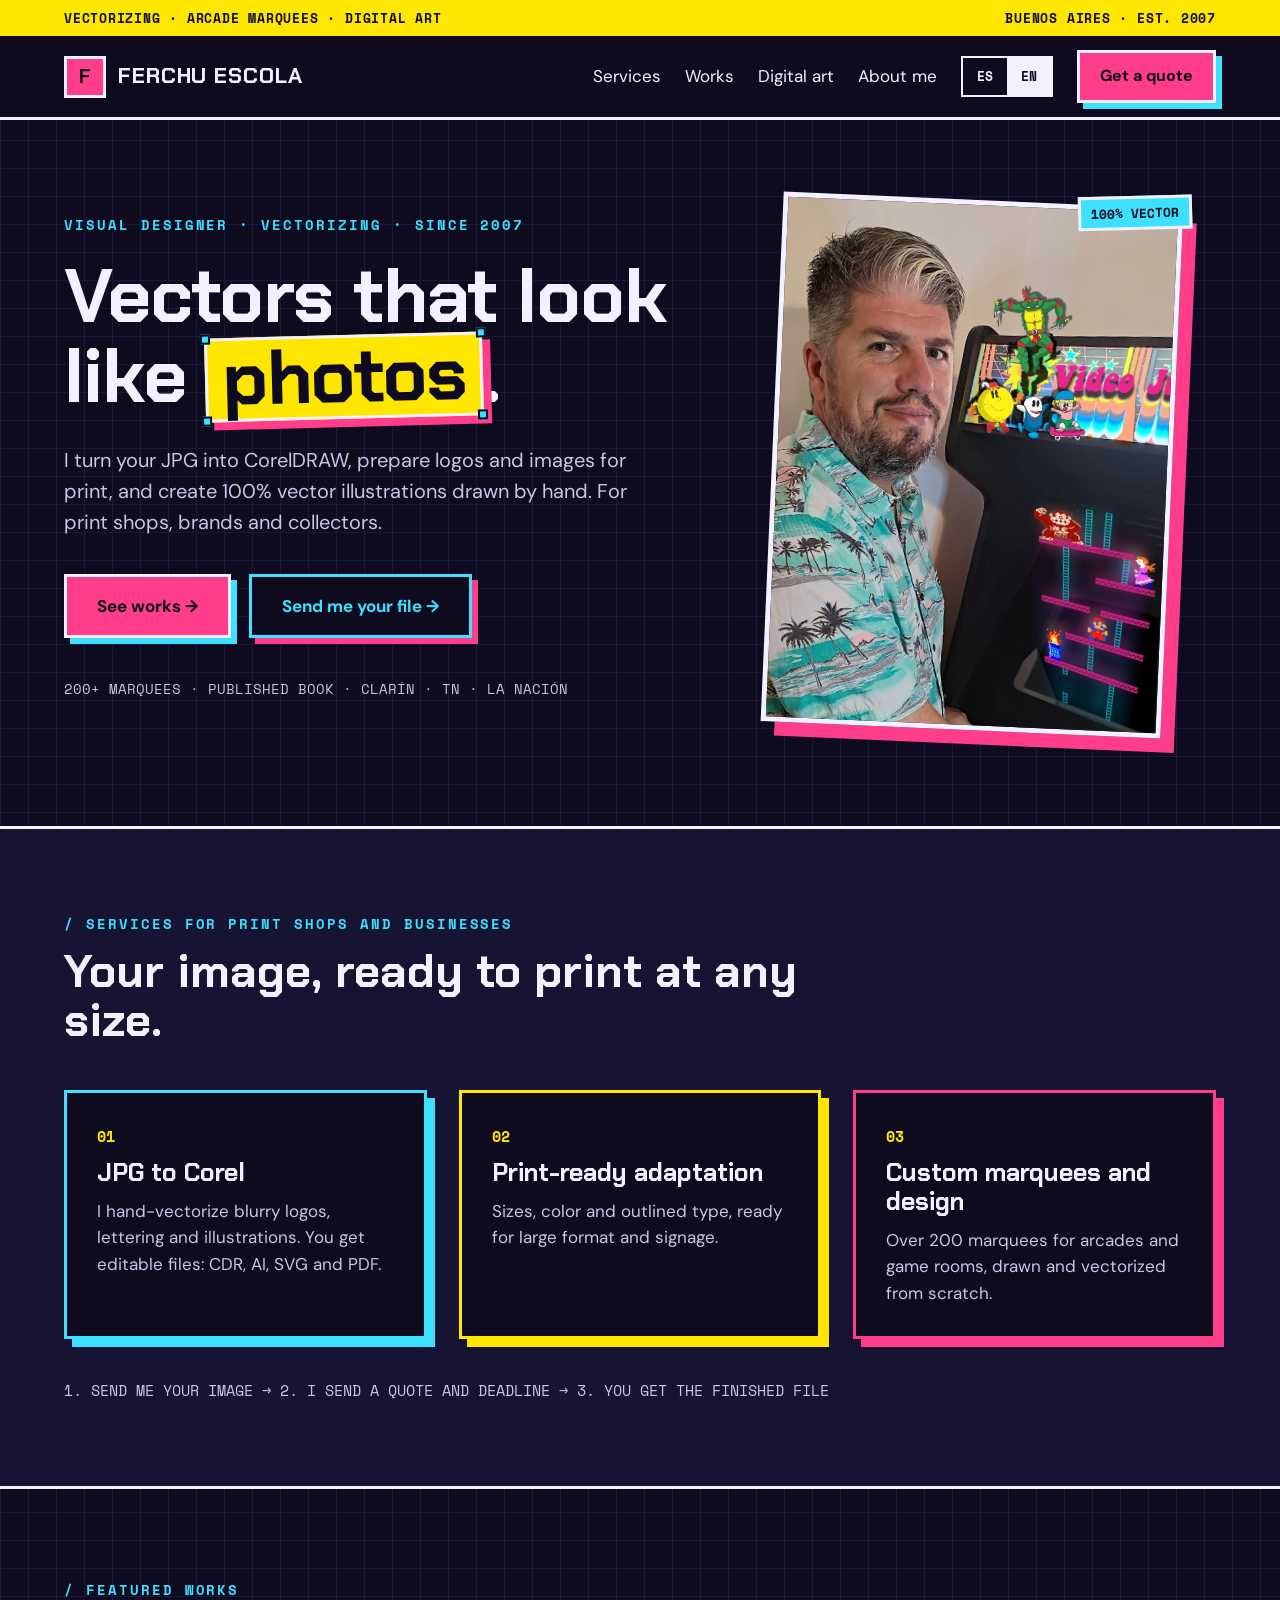
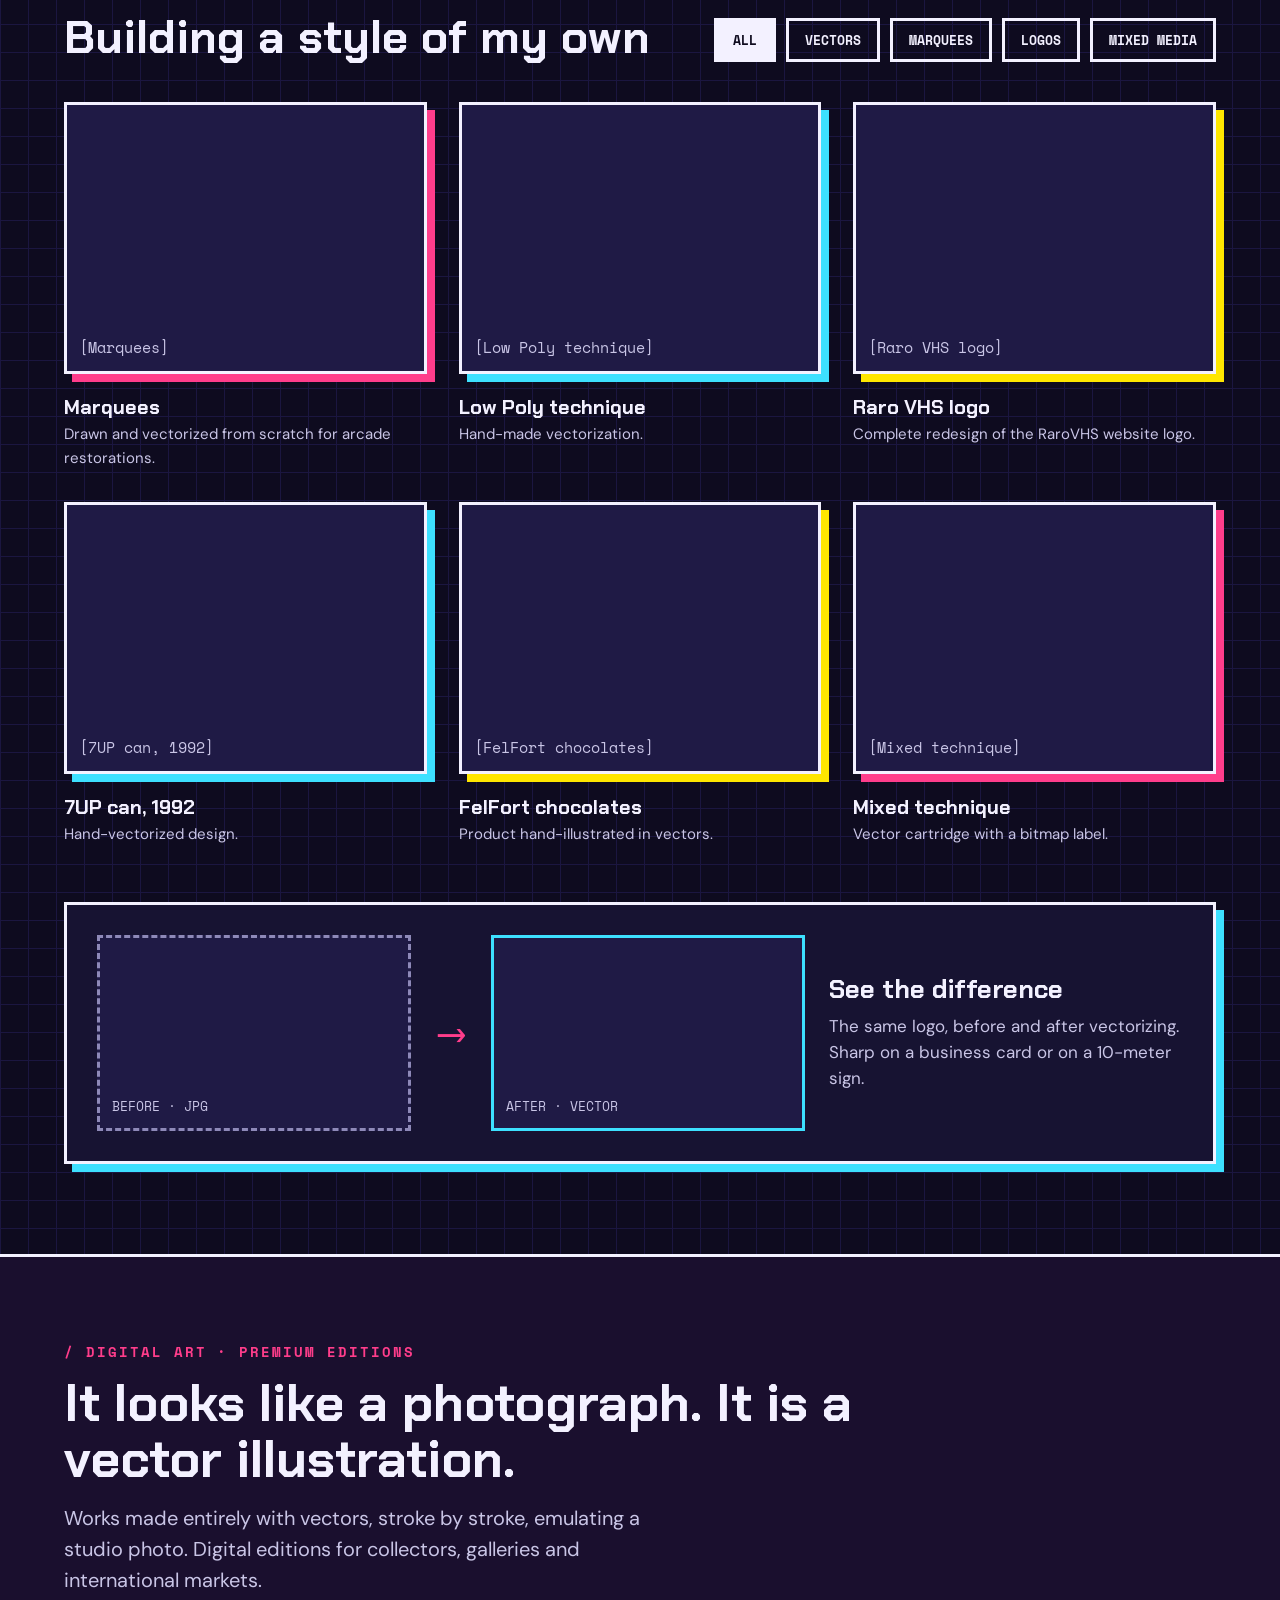
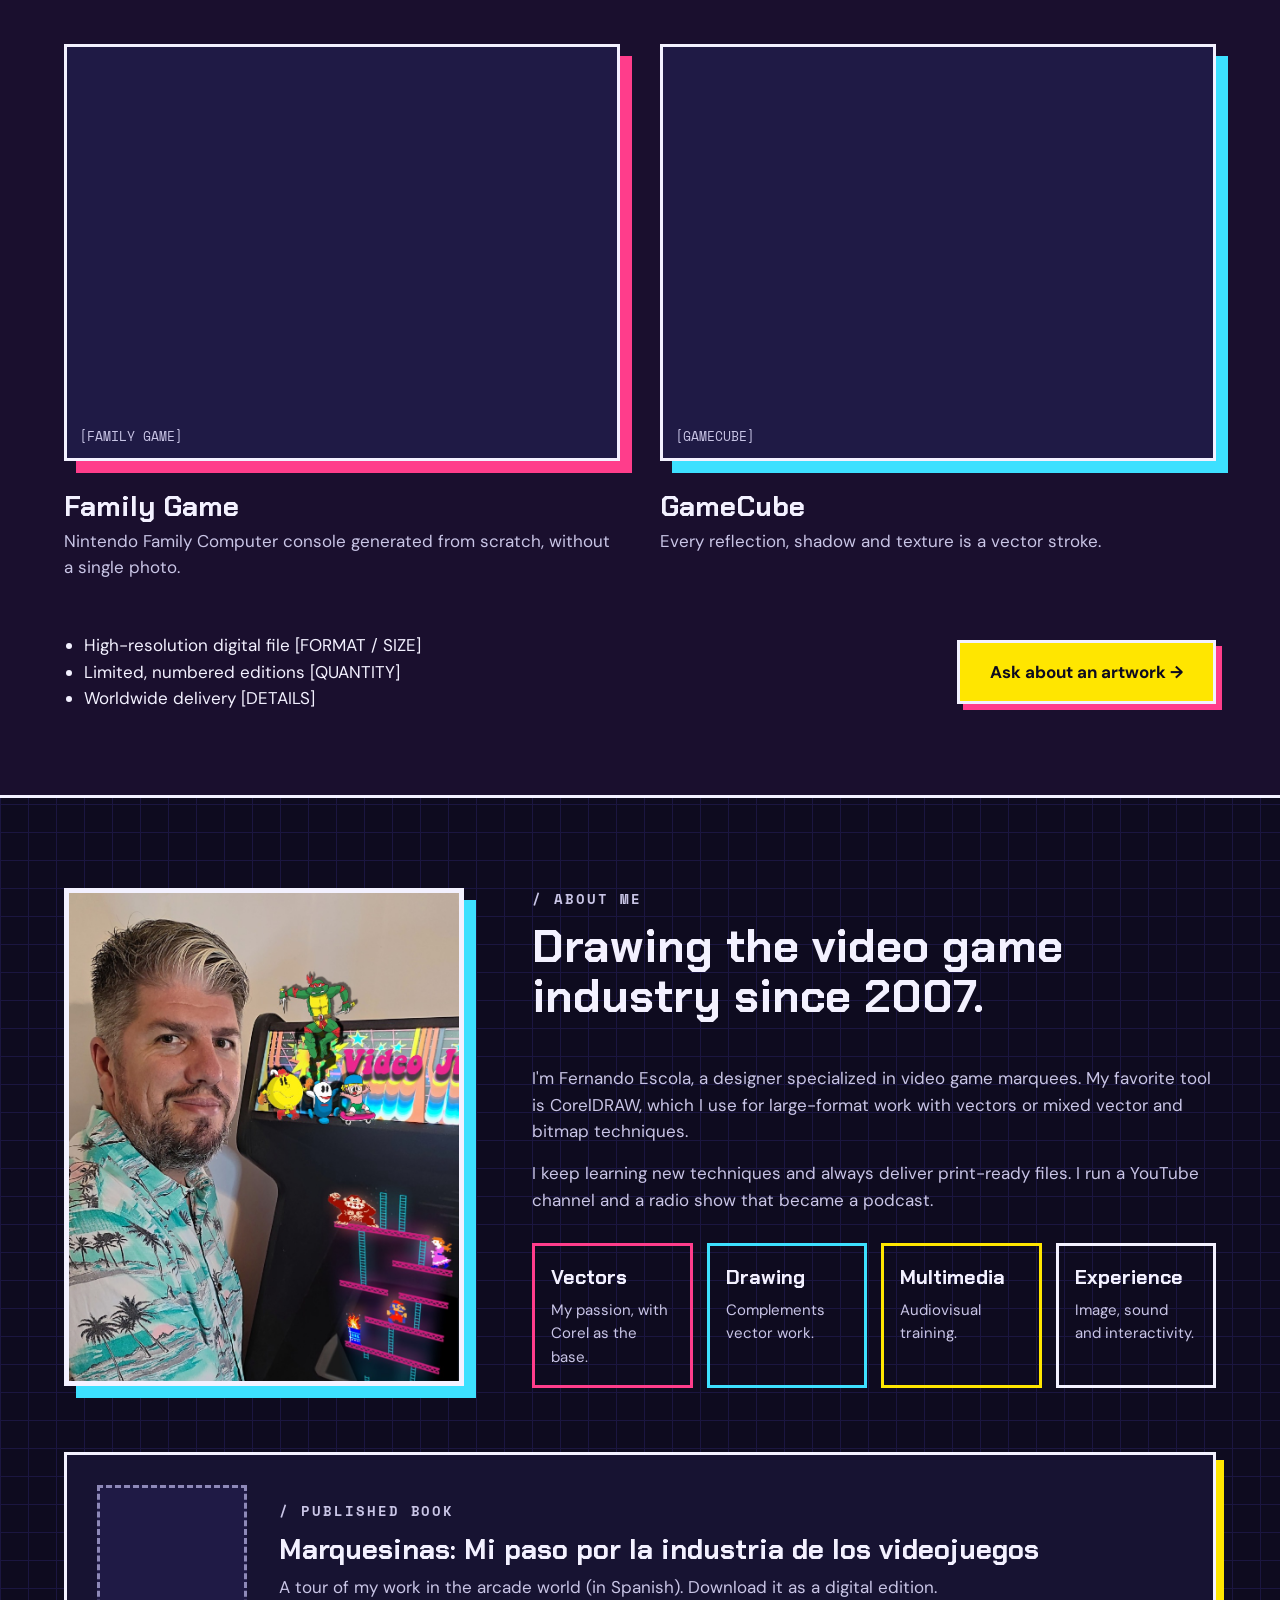
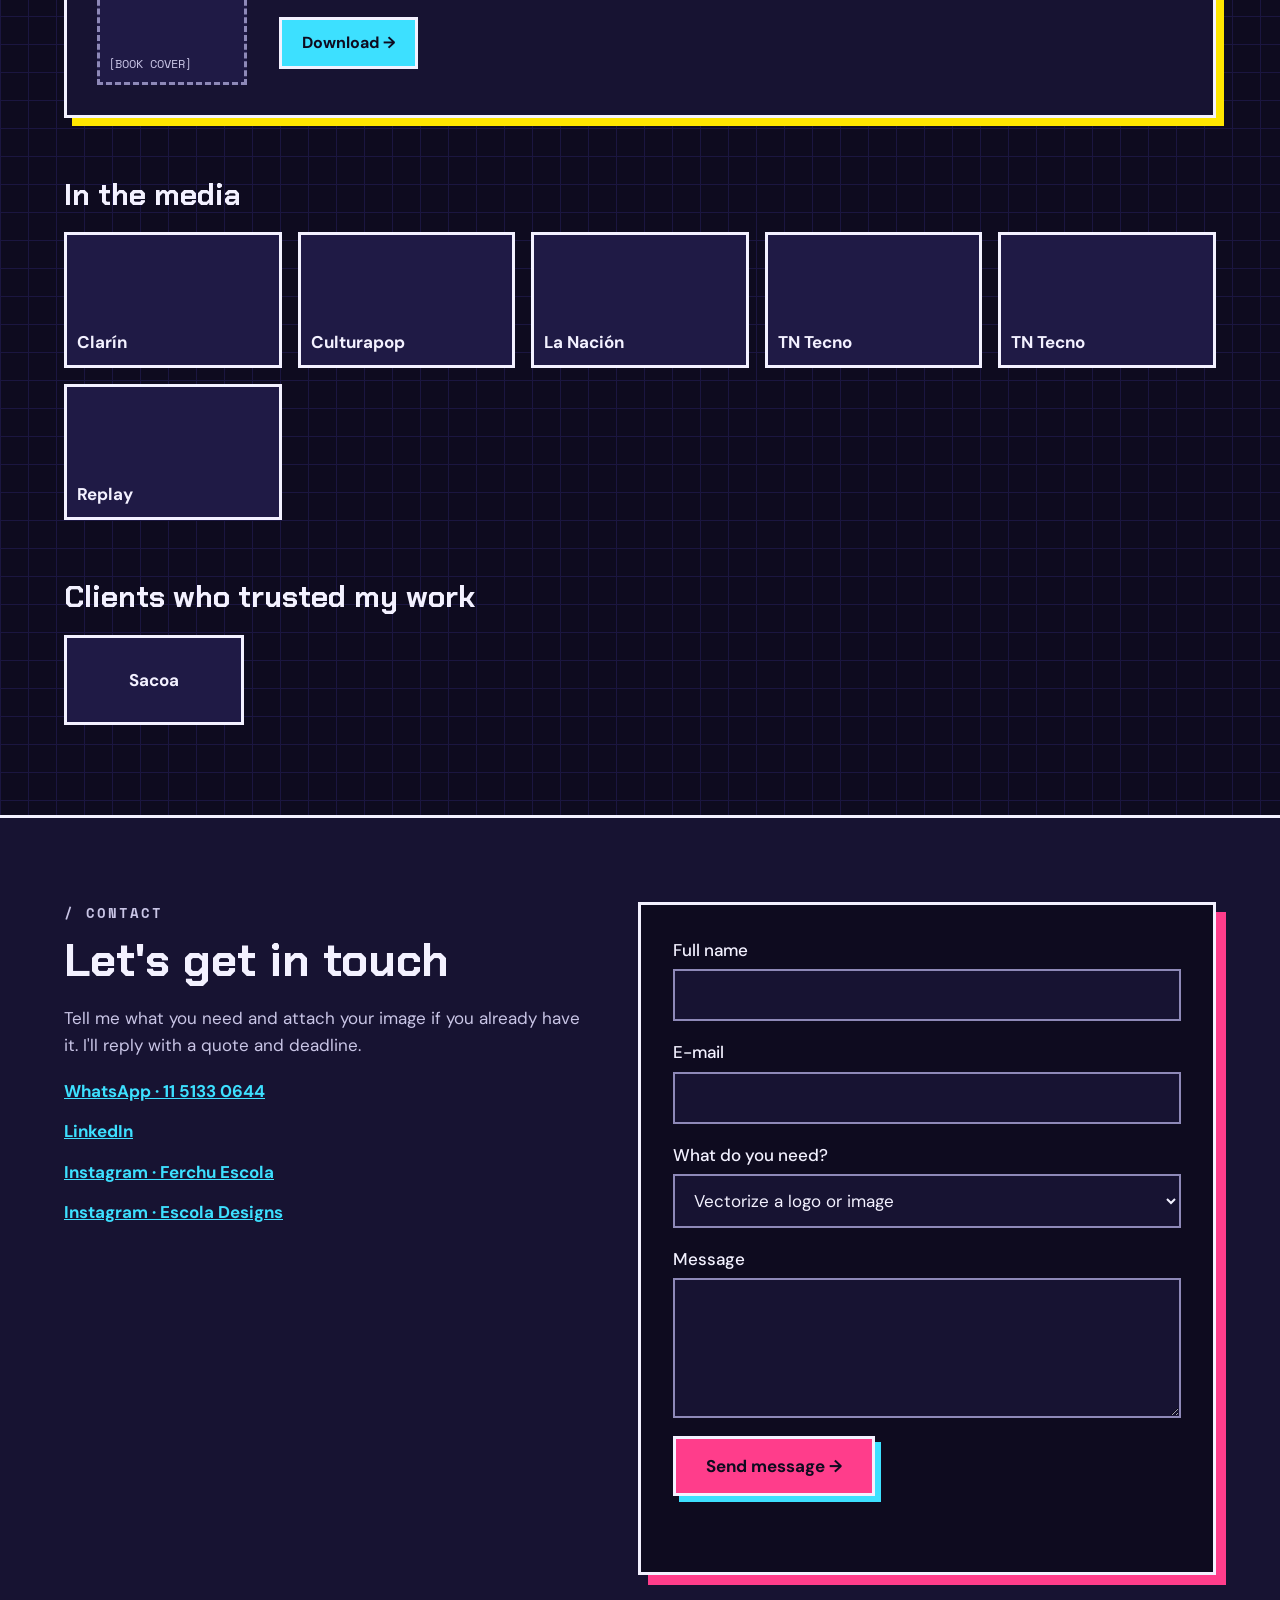
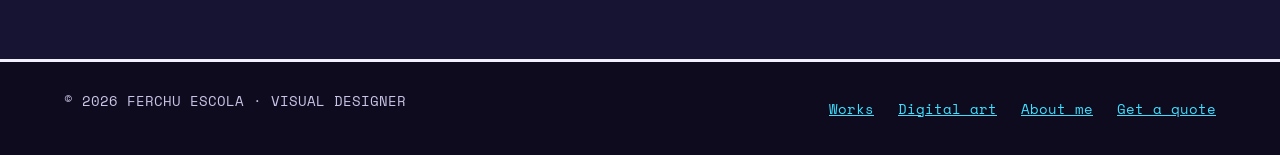
==== public/index.html @ 6734b7c9 "Add files via upload" ====
<!doctype html>
<html lang="es">
<head>
<meta charset="utf-8">
<meta name="viewport" content="width=device-width, initial-scale=1">
<title>Ferchu Escola | Vectorización, marquesinas y arte digital</title>
<meta name="description" content="Diseñador visual. Vectorización de logos e imágenes, pasaje de JPG a CorelDRAW, marquesinas y arte digital 100% vectorial. Buenos Aires, desde 2007.">
<meta property="og:title" content="Ferchu Escola | Vectorización, marquesinas y arte digital">
<meta property="og:image" content="images/foto-portada.jpg">
<meta name="theme-color" content="#0E0B1F">
<link rel="preconnect" href="https://fonts.googleapis.com">
<link rel="preconnect" href="https://fonts.gstatic.com" crossorigin>
<link href="https://fonts.googleapis.com/css2?family=Chakra+Petch:wght@500;600;700&family=DM+Sans:wght@400;500;700&family=Space+Mono:wght@400;700&display=swap" rel="stylesheet">
<link rel="stylesheet" href="style.css">
</head>
<body>
<a class="skip" href="#inicio" data-i18n="skip">Ir al contenido</a>

<div class="ticker"><span data-i18n="ticker.1"></span><span data-i18n="ticker.2"></span></div>

<header class="nav">
  <a class="brand" href="#inicio"><span class="brand-mark">F</span>FERCHU ESCOLA</a>
  <nav aria-label="Principal" class="nav-links">
    <a href="#servicios" data-i18n="nav.services"></a>
    <a href="#trabajos" data-i18n="nav.works"></a>
    <a href="#arte" data-i18n="nav.art"></a>
    <a href="#sobre-mi" data-i18n="nav.about"></a>
    <span class="lang" role="group" aria-label="Idioma / Language">
      <button type="button" data-lang="es" aria-pressed="true">ES</button>
      <button type="button" data-lang="en" aria-pressed="false">EN</button>
    </span>
    <a class="btn btn-pink btn-sm" href="#contacto" data-i18n="nav.quote"></a>
  </nav>
</header>

<main>
<section id="inicio" class="hero">
  <div class="hero-text">
    <p class="mono eyebrow" data-i18n="hero.eyebrow"></p>
    <h1><span data-i18n="hero.h1a"></span><span class="nw"><span class="hl"><span data-i18n="hero.h1b"></span><i></i><i></i><i></i><i></i></span>.</span></h1>
    <p class="lead" data-i18n="hero.sub"></p>
    <div class="cta-row">
      <a class="btn btn-pink" href="#trabajos" data-i18n="hero.cta1"></a>
      <a class="btn btn-outline" href="#contacto" data-i18n="hero.cta2"></a>
    </div>
    <p class="mono proof" data-i18n="hero.proof"></p>
  </div>
  <div class="hero-photo">
    <div class="photo-frame tilt">
      <img src="images/foto-portada.jpg" width="899" height="1599" alt="" data-i18n-alt="hero.photoAlt" fetchpriority="high">
      <span class="stamp" data-i18n="hero.badge"></span>
    </div>
  </div>
</section>

<section id="servicios" class="band">
  <p class="mono label" data-i18n="services.label"></p>
  <h2 data-i18n="services.title"></h2>
  <div class="grid3">
    <article class="card c-cyan"><span class="mono num">01</span><h3 data-i18n="services.1.t"></h3><p data-i18n="services.1.d"></p></article>
    <article class="card c-yellow"><span class="mono num">02</span><h3 data-i18n="services.2.t"></h3><p data-i18n="services.2.d"></p></article>
    <article class="card c-pink"><span class="mono num">03</span><h3 data-i18n="services.3.t"></h3><p data-i18n="services.3.d"></p></article>
  </div>
  <p class="mono process" data-i18n="services.process"></p>
</section>

<section id="trabajos" class="section">
  <div class="head-row">
    <div>
      <p class="mono label" data-i18n="works.label"></p>
      <h2 data-i18n="works.title"></h2>
    </div>
    <nav class="filters" aria-label="Filtros">
      <button type="button" data-filter="all" aria-pressed="true" data-i18n="filter.all"></button>
      <button type="button" data-filter="vectors" aria-pressed="false" data-i18n="filter.vectors"></button>
      <button type="button" data-filter="marquees" aria-pressed="false" data-i18n="filter.marquees"></button>
      <button type="button" data-filter="logos" aria-pressed="false" data-i18n="filter.logos"></button>
      <button type="button" data-filter="mixed" aria-pressed="false" data-i18n="filter.mixed"></button>
    </nav>
  </div>
  <div id="works-grid" class="grid3 works"></div>

  <div class="ba">
    <figure class="ph ph-dashed" id="ba-before"><img src="images/antes.jpg" alt="" hidden><figcaption class="mono" data-i18n="ba.before"></figcaption></figure>
    <span class="arrow" aria-hidden="true">→</span>
    <figure class="ph ph-solid" id="ba-after"><img src="images/despues.jpg" alt="" hidden><figcaption class="mono" data-i18n="ba.after"></figcaption></figure>
    <div class="ba-text"><h3 data-i18n="ba.title"></h3><p data-i18n="ba.text"></p></div>
  </div>
</section>

<section id="arte" class="band band-art">
  <p class="mono label label-pink" data-i18n="art.label"></p>
  <h2 class="big" data-i18n="art.title"></h2>
  <p class="lead" data-i18n="art.text"></p>
  <div class="grid2">
    <figure class="art-piece">
      <div class="ph ph-art pink" id="art-1"><img src="images/arte/family-game.jpg" alt="Family Game" hidden><span class="mono ph-label">[FAMILY GAME]</span></div>
      <h3 data-i18n="art.1.t"></h3><p data-i18n="art.1.d"></p>
    </figure>
    <figure class="art-piece">
      <div class="ph ph-art cyan" id="art-2"><img src="images/arte/gamecube.jpg" alt="GameCube" hidden><span class="mono ph-label">[GAMECUBE]</span></div>
      <h3 data-i18n="art.2.t"></h3><p data-i18n="art.2.d"></p>
    </figure>
  </div>
  <div class="art-foot">
    <ul><li data-i18n="art.b1"></li><li data-i18n="art.b2"></li><li data-i18n="art.b3"></li></ul>
    <a class="btn btn-yellow" href="#contacto" data-i18n="art.cta"></a>
  </div>
</section>

<section id="sobre-mi" class="section">
  <div class="about">
    <div class="about-photo"><div class="photo-frame cyan-shadow"><img src="images/foto-portada.jpg" loading="lazy" width="899" height="1599" alt="" data-i18n-alt="about.photoAlt"></div></div>
    <div class="about-text">
      <p class="mono label" data-i18n="about.label"></p>
      <h2 data-i18n="about.title"></h2>
      <p data-i18n="about.p1"></p>
      <p data-i18n="about.p2"></p>
      <div class="grid4">
        <div class="mini m-pink"><strong data-i18n="strength.1.t"></strong><p data-i18n="strength.1.d"></p></div>
        <div class="mini m-cyan"><strong data-i18n="strength.2.t"></strong><p data-i18n="strength.2.d"></p></div>
        <div class="mini m-yellow"><strong data-i18n="strength.3.t"></strong><p data-i18n="strength.3.d"></p></div>
        <div class="mini m-white"><strong data-i18n="strength.4.t"></strong><p data-i18n="strength.4.d"></p></div>
      </div>
    </div>
  </div>

  <div class="book">
    <div class="book-cover"><img src="images/libro-tapa.jpg" alt="" hidden><span class="mono" data-i18n="book.cover"></span></div>
    <div>
      <p class="mono label label-yellow" data-i18n="book.label"></p>
      <h3 data-i18n="book.title"></h3>
      <p data-i18n="book.text"></p>
      <a class="btn btn-cyan btn-sm" id="book-link" href="#sobre-mi" data-i18n="book.cta"></a>
    </div>
  </div>

  <h3 class="sub" data-i18n="media.title"></h3>
  <div id="media-grid" class="grid5"></div>

  <h3 class="sub" data-i18n="clients.title"></h3>
  <div id="clients-grid" class="logos"></div>
</section>

<section id="contacto" class="band band-contact">
  <div class="contact">
    <div>
      <p class="mono label" data-i18n="contact.label"></p>
      <h2 data-i18n="contact.title"></h2>
      <p data-i18n="contact.text"></p>
      <p class="links">
        <a id="link-wa" href="#">WhatsApp</a>
        <a id="link-in" href="#">LinkedIn</a>
        <a id="link-ig" href="#">Instagram · Ferchu Escola</a>
        <a id="link-ig2" href="#">Instagram · Escola Designs</a>
        <a id="link-yt" href="#" hidden>YouTube</a>
        <a id="link-pod" href="#" hidden>Podcast</a>
      </p>
    </div>
    <form id="contact-form" class="form" method="post" novalidate>
      <label>
        <span data-i18n="form.name"></span>
        <input type="text" name="nombre" autocomplete="name" required>
      </label>
      <label>
        <span data-i18n="form.email"></span>
        <input type="email" name="email" autocomplete="email" required>
      </label>
      <label>
        <span data-i18n="form.topic"></span>
        <select name="motivo">
          <option data-i18n="form.opt.1" value="Vectorizar un logo o imagen"></option>
          <option data-i18n="form.opt.2" value="Adaptar un archivo para imprenta"></option>
          <option data-i18n="form.opt.3" value="Marquesina a pedido"></option>
          <option data-i18n="form.opt.4" value="Obra de arte digital"></option>
          <option data-i18n="form.opt.5" value="Otra consulta"></option>
        </select>
      </label>
      <label>
        <span data-i18n="form.message"></span>
        <textarea name="mensaje" rows="5" required></textarea>
      </label>
      <input type="text" name="_gotcha" tabindex="-1" autocomplete="off" class="trap" aria-hidden="true">
      <button class="btn btn-pink" type="submit" data-i18n="form.send"></button>
      <p id="form-status" class="status" role="status" aria-live="polite"></p>
    </form>
  </div>
</section>
</main>

<footer class="foot">
  <span class="mono" data-i18n="footer.rights"></span>
  <nav class="mono" aria-label="Pie">
    <a href="#trabajos" data-i18n="nav.works"></a>
    <a href="#arte" data-i18n="nav.art"></a>
    <a href="#sobre-mi" data-i18n="nav.about"></a>
    <a href="#contacto" data-i18n="nav.quote"></a>
  </nav>
</footer>

<script src="i18n.js"></script>
<script src="config.js"></script>
<script src="app.js"></script>
</body>
</html>
---- public/style.css ----
:root{
  --bg:#0E0B1F; --panel:#171332; --panel2:#1F1A45; --ink:#F3F1FF; --muted:#C9C5E6; --line:#8E89B8;
  --pink:#FF3D8B; --cyan:#3DE0FF; --yellow:#FFE600; --dark:#0E0B1F;
  --head:'Chakra Petch',system-ui,sans-serif; --body:'DM Sans',system-ui,sans-serif; --mono:'Space Mono',ui-monospace,monospace;
  --pad:clamp(20px,5vw,64px);
}
*{box-sizing:border-box}
html{scroll-behavior:smooth;scroll-padding-top:90px}
body{margin:0;background-color:var(--bg);background-image:linear-gradient(#1B1640 1px,transparent 1px),linear-gradient(90deg,#1B1640 1px,transparent 1px);background-size:28px 28px;color:var(--ink);font-family:var(--body);font-size:17px;line-height:1.55}
img{max-width:100%}
a{color:var(--cyan)} a:hover{color:var(--yellow)}
h1,h2,h3{font-family:var(--head);margin:0}
p{margin:0 0 16px}
.mono{font-family:var(--mono)}
.skip{position:absolute;left:-999px;top:8px;background:var(--yellow);color:var(--dark);padding:10px 16px;z-index:100}
.skip:focus{left:8px}
:focus-visible{outline:3px solid var(--yellow);outline-offset:3px}

.ticker{background:var(--yellow);color:var(--dark);display:flex;flex-wrap:wrap;gap:8px 16px;justify-content:space-between;padding:8px var(--pad);font-family:var(--mono);font-size:13px;font-weight:700;letter-spacing:.06em}

.nav{position:sticky;top:0;z-index:50;display:flex;flex-wrap:wrap;gap:12px 24px;align-items:center;justify-content:space-between;padding:14px var(--pad);background:var(--bg);border-bottom:3px solid var(--ink)}
.brand{display:flex;align-items:center;gap:12px;text-decoration:none;color:var(--ink);font-family:var(--head);font-weight:700;font-size:22px;letter-spacing:.04em}
.brand-mark{width:42px;height:42px;background:var(--pink);color:var(--dark);display:flex;align-items:center;justify-content:center;font-size:20px;border:3px solid var(--ink)}
.nav-links{display:flex;flex-wrap:wrap;gap:6px 24px;align-items:center}
.nav-links>a:not(.btn){color:var(--ink);text-decoration:none;padding:10px 0}
.nav-links>a:not(.btn):hover{color:var(--yellow)}
.lang{display:inline-flex;border:2px solid var(--ink);font-family:var(--mono);font-size:13px}
.lang button{background:transparent;color:var(--ink);border:0;padding:8px 12px;font:inherit;font-weight:700;cursor:pointer;min-width:44px}
.lang button[aria-pressed="true"]{background:var(--ink);color:var(--dark)}

.btn{display:inline-block;text-decoration:none;font-weight:700;font-size:17px;padding:16px 30px;border:3px solid var(--ink);cursor:pointer;font-family:var(--body);transition:transform .08s,box-shadow .08s}
.btn:hover{transform:translate(2px,2px)}
.btn-sm{padding:11px 20px;font-size:16px}
.btn-pink{background:var(--pink);color:var(--dark);box-shadow:6px 6px 0 var(--cyan)} .btn-pink:hover{color:var(--dark);box-shadow:4px 4px 0 var(--cyan)}
.btn-cyan{background:var(--cyan);color:var(--dark)} .btn-cyan:hover{color:var(--dark)}
.btn-yellow{background:var(--yellow);color:var(--dark);box-shadow:6px 6px 0 var(--pink)} .btn-yellow:hover{color:var(--dark);box-shadow:4px 4px 0 var(--pink)}
.btn-outline{background:var(--bg);color:var(--cyan);border-color:var(--cyan);box-shadow:6px 6px 0 var(--pink)} .btn-outline:hover{color:var(--yellow);box-shadow:4px 4px 0 var(--pink)}

.hero{display:flex;flex-wrap:wrap;gap:56px;align-items:center;padding:80px var(--pad) 96px}
.hero-text{flex:1 1 480px;min-width:0}
.hero-photo{flex:1 1 360px;min-width:0;display:flex;justify-content:center}
.eyebrow{color:var(--cyan);letter-spacing:.14em;font-size:14px;font-weight:700;margin:0 0 22px}
h1{font-weight:700;font-size:clamp(44px,6vw,76px);line-height:1.02;letter-spacing:-.015em;margin-bottom:26px}
.nw{white-space:nowrap}
.hl{display:inline-block;position:relative;color:var(--dark);background:var(--yellow);padding:0 14px;border:3px solid var(--ink);box-shadow:8px 8px 0 var(--pink);transform:rotate(-1.5deg)}
.hl i{position:absolute;width:10px;height:10px;background:var(--cyan);border:2px solid var(--dark)}
.hl i:nth-of-type(1){left:-7px;top:-7px}.hl i:nth-of-type(2){right:-7px;top:-7px}.hl i:nth-of-type(3){left:-7px;bottom:-7px}.hl i:nth-of-type(4){right:-7px;bottom:-7px}
.lead{font-size:20px;color:var(--muted);max-width:600px;margin-bottom:36px}
.cta-row{display:flex;flex-wrap:wrap;gap:18px}
.proof{font-size:14px;color:var(--muted);margin-top:40px}
.photo-frame{position:relative;width:100%;max-width:400px;border:5px solid var(--ink);box-shadow:14px 14px 0 var(--pink);background:var(--bg)}
.photo-frame.tilt{transform:rotate(2.5deg)}
.photo-frame.cyan-shadow{box-shadow:12px 12px 0 var(--cyan)}
.photo-frame img{display:block;width:100%;height:auto;aspect-ratio:3/4;object-fit:cover;object-position:top}
.about-photo .photo-frame img{aspect-ratio:4/5}
.stamp{position:absolute;top:-16px;right:-14px;background:var(--cyan);color:var(--dark);border:3px solid var(--ink);font-family:var(--mono);font-weight:700;font-size:13px;padding:4px 10px;transform:rotate(-4deg)}

.section{padding:90px var(--pad)}
.band{padding:84px var(--pad);background:var(--panel);border-top:3px solid var(--ink);border-bottom:3px solid var(--ink)}
.band-art{background:#1A0F2E}
.band-contact{border-bottom:0}
.label{color:var(--cyan);letter-spacing:.14em;font-size:14px;font-weight:700;margin:0 0 12px}
.label-pink{color:var(--pink)} .label-yellow{color:var(--yellow)}
h2{font-size:clamp(32px,4vw,46px);line-height:1.08;max-width:820px;margin-bottom:44px}
h2.big{font-size:clamp(36px,4.6vw,52px);margin-bottom:16px}
.band-art .lead{margin-bottom:48px}
h3{font-size:25px;line-height:1.15}
h3.sub{font-size:30px;margin:60px 0 20px}

.grid3{display:grid;grid-template-columns:repeat(3,minmax(0,1fr));gap:32px}
.grid2{display:grid;grid-template-columns:repeat(2,minmax(0,1fr));gap:40px}
.grid4{display:grid;grid-template-columns:repeat(4,minmax(0,1fr));gap:14px;margin-top:30px}
.grid5{display:grid;grid-template-columns:repeat(auto-fill,minmax(180px,1fr));gap:16px}
.card{background:var(--bg);border:3px solid;padding:30px}
.card h3{margin:10px 0}
.card p{margin:0;color:var(--muted)}
.card .num{font-weight:700;color:var(--yellow);font-size:15px}
.c-cyan{border-color:var(--cyan);box-shadow:8px 8px 0 var(--cyan)}
.c-yellow{border-color:var(--yellow);box-shadow:8px 8px 0 var(--yellow)}
.c-pink{border-color:var(--pink);box-shadow:8px 8px 0 var(--pink)}
.process{margin:40px 0 0;font-size:15px;color:var(--muted)}

.head-row{display:flex;flex-wrap:wrap;gap:20px;justify-content:space-between;align-items:flex-end;margin-bottom:40px}
.head-row h2{margin-bottom:0}
.filters{display:flex;flex-wrap:wrap;gap:10px}
.filters button{background:transparent;color:var(--ink);border:3px solid var(--ink);padding:9px 16px;font-family:var(--mono);font-weight:700;font-size:13px;cursor:pointer;min-height:44px}
.filters button[aria-pressed="true"]{background:var(--ink);color:var(--dark)}

.work{margin:0}
.work .ph{box-shadow:8px 8px 0 var(--pink)}
.work.a-cyan .ph{box-shadow:8px 8px 0 var(--cyan)}
.work.a-yellow .ph{box-shadow:8px 8px 0 var(--yellow)}
.work figcaption{padding-top:18px}
.work strong{font-family:var(--head);font-size:20px}
.work span{display:block;color:var(--muted);font-size:15px}

.ph{position:relative;margin:0;aspect-ratio:4/3;background:var(--panel2);border:3px solid var(--ink);display:flex;align-items:flex-end;padding:12px;font-size:13px;color:var(--muted);overflow:hidden}
.ph img{position:absolute;inset:0;width:100%;height:100%;object-fit:cover}
.ph-label{position:relative}
.ph.has-img .ph-label,.ph.has-img figcaption{display:none}
.ph-dashed{border-style:dashed;border-color:var(--line)}
.ph-solid{border-color:var(--cyan)}
.ph-art.pink{box-shadow:12px 12px 0 var(--pink)} .ph-art.cyan{box-shadow:12px 12px 0 var(--cyan)}
.art-piece{margin:0}
.art-piece h3{font-size:28px;margin:30px 0 4px}
.art-piece p{color:var(--muted);margin:0}
.art-foot{margin-top:52px;display:flex;flex-wrap:wrap;gap:24px;align-items:center;justify-content:space-between}
.art-foot ul{margin:0;padding-left:20px;flex:1 1 340px}

.ba{margin-top:56px;display:flex;flex-wrap:wrap;gap:24px;align-items:center;background:var(--panel);border:3px solid var(--ink);box-shadow:8px 8px 0 var(--cyan);padding:30px}
.ba .ph{flex:1 1 220px;aspect-ratio:16/10}
.ba .arrow{font-family:var(--head);font-size:44px;color:var(--pink)}
.ba-text{flex:1 1 260px} .ba-text h3{font-size:26px;margin-bottom:8px} .ba-text p{margin:0;color:var(--muted)}

.about{display:flex;flex-wrap:wrap;gap:56px;align-items:flex-start}
.about-photo{flex:1 1 320px;min-width:0}
.about-text{flex:2 1 500px;min-width:0}
.about-text p{color:var(--muted)}
.mini{border:3px solid;padding:16px}
.mini strong{font-family:var(--head);font-size:20px}
.mini p{margin:6px 0 0;font-size:15px}
.m-pink{border-color:var(--pink)}.m-cyan{border-color:var(--cyan)}.m-yellow{border-color:var(--yellow)}.m-white{border-color:var(--ink)}

.book{margin-top:64px;display:flex;flex-wrap:wrap;gap:32px;align-items:center;background:var(--panel);border:3px solid var(--ink);box-shadow:8px 8px 0 var(--yellow);padding:30px}
.book-cover{position:relative;flex:0 0 150px;aspect-ratio:3/4;background:var(--panel2);border:3px dashed var(--line);display:flex;align-items:flex-end;padding:8px;font-size:12px;color:var(--muted);overflow:hidden}
.book-cover img{position:absolute;inset:0;width:100%;height:100%;object-fit:cover}
.book-cover.has-img{border-style:solid;border-color:var(--ink)} .book-cover.has-img span{display:none}
.book h3{font-size:28px;margin-bottom:8px}
.book > div:last-child{flex:1 1 340px}
.book p{color:var(--muted)}

.media-item{display:flex;align-items:flex-end;min-height:90px;aspect-ratio:16/10;background:var(--panel2);border:3px solid var(--ink);padding:10px;color:var(--ink);text-decoration:none;font-weight:700}
a.media-item:hover{border-color:var(--yellow);color:var(--yellow)}
.media-item small{display:block;font-weight:400;font-size:13px;color:var(--muted)}
.logos{display:flex;flex-wrap:wrap;gap:16px}
.logo-item{min-width:180px;min-height:90px;background:var(--panel2);border:3px solid var(--ink);display:flex;align-items:center;justify-content:center;padding:10px;font-weight:700;text-align:center}
.logo-item img{max-height:70px;max-width:160px}

.contact{display:flex;flex-wrap:wrap;gap:56px}
.contact>div{flex:1 1 340px;min-width:0}
.contact h2{margin-bottom:20px}
.contact p{color:var(--muted)}
.links{display:flex;flex-direction:column;gap:6px}
.links a{font-weight:700;padding:4px 0}
.form{flex:1 1 400px;min-width:0;display:flex;flex-direction:column;gap:18px;background:var(--bg);border:3px solid var(--ink);box-shadow:10px 10px 0 var(--pink);padding:clamp(20px,3vw,32px)}
.form label{display:flex;flex-direction:column;gap:6px;font-weight:500}
.form input,.form select,.form textarea{padding:13px 15px;font-size:17px;font-family:var(--body);background:var(--panel);color:var(--ink);border:2px solid var(--line);border-radius:0;width:100%}
.form .btn{align-self:flex-start}
.trap{position:absolute;left:-9999px;opacity:0;height:0}
.status{margin:0;font-weight:500;min-height:1.5em}
.status.ok{color:var(--cyan)} .status.err{color:#FF8FB8}

.foot{display:flex;flex-wrap:wrap;gap:16px;justify-content:space-between;padding:28px var(--pad);border-top:3px solid var(--ink);background:var(--bg);font-size:14px;color:var(--muted)}
.foot nav{display:flex;flex-wrap:wrap;gap:8px 24px}
.foot a{padding:8px 0}

@media (max-width:960px){
  .grid3{grid-template-columns:repeat(2,minmax(0,1fr))}
  .grid4{grid-template-columns:repeat(2,minmax(0,1fr))}
}
@media (max-width:640px){
  body{font-size:16px}
  .grid3,.grid2{grid-template-columns:minmax(0,1fr)}
  .hero{padding-top:48px;gap:40px}
  .hero-photo{padding:0 14px 14px 0}
  .ba .arrow{transform:rotate(90deg)}
  .nav{position:static}
  .nav-links{gap:2px 16px}
  .btn{padding:14px 22px}
}
@media (prefers-reduced-motion:reduce){html{scroll-behavior:auto}.btn{transition:none}}
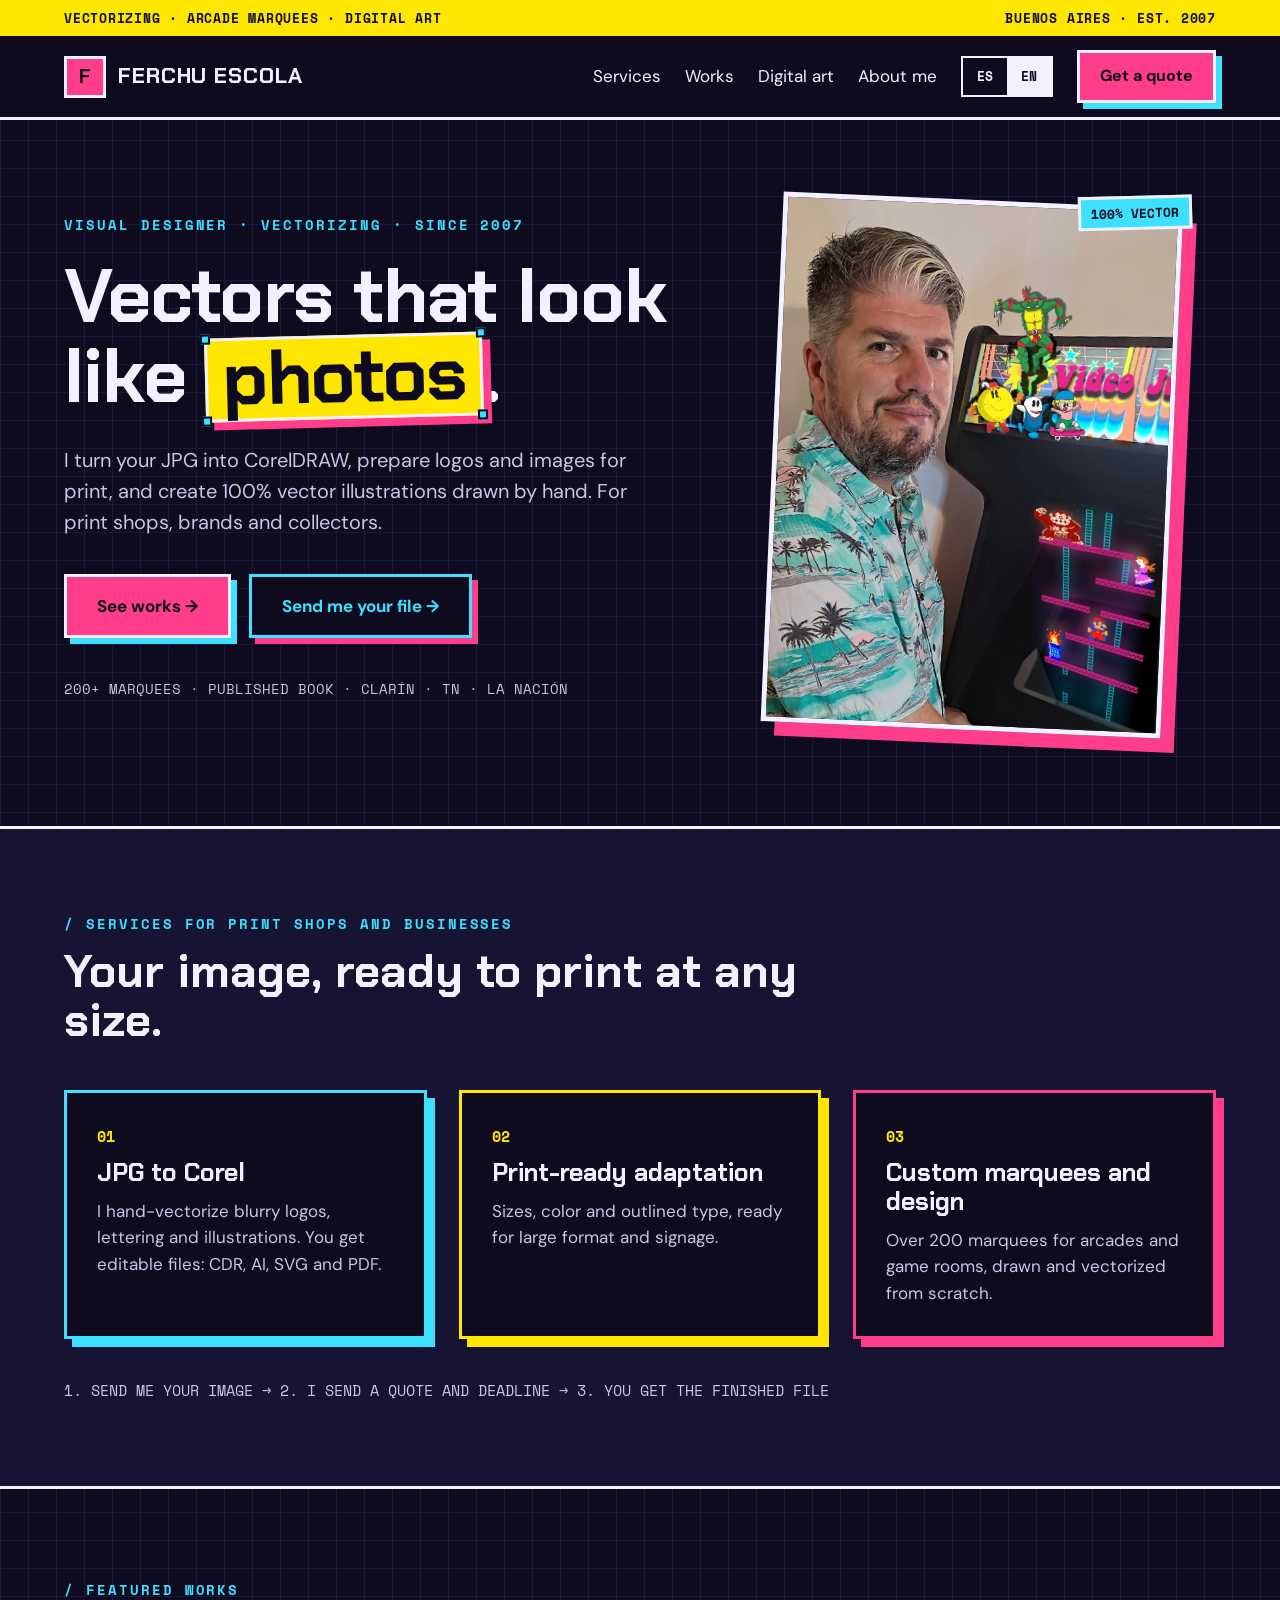
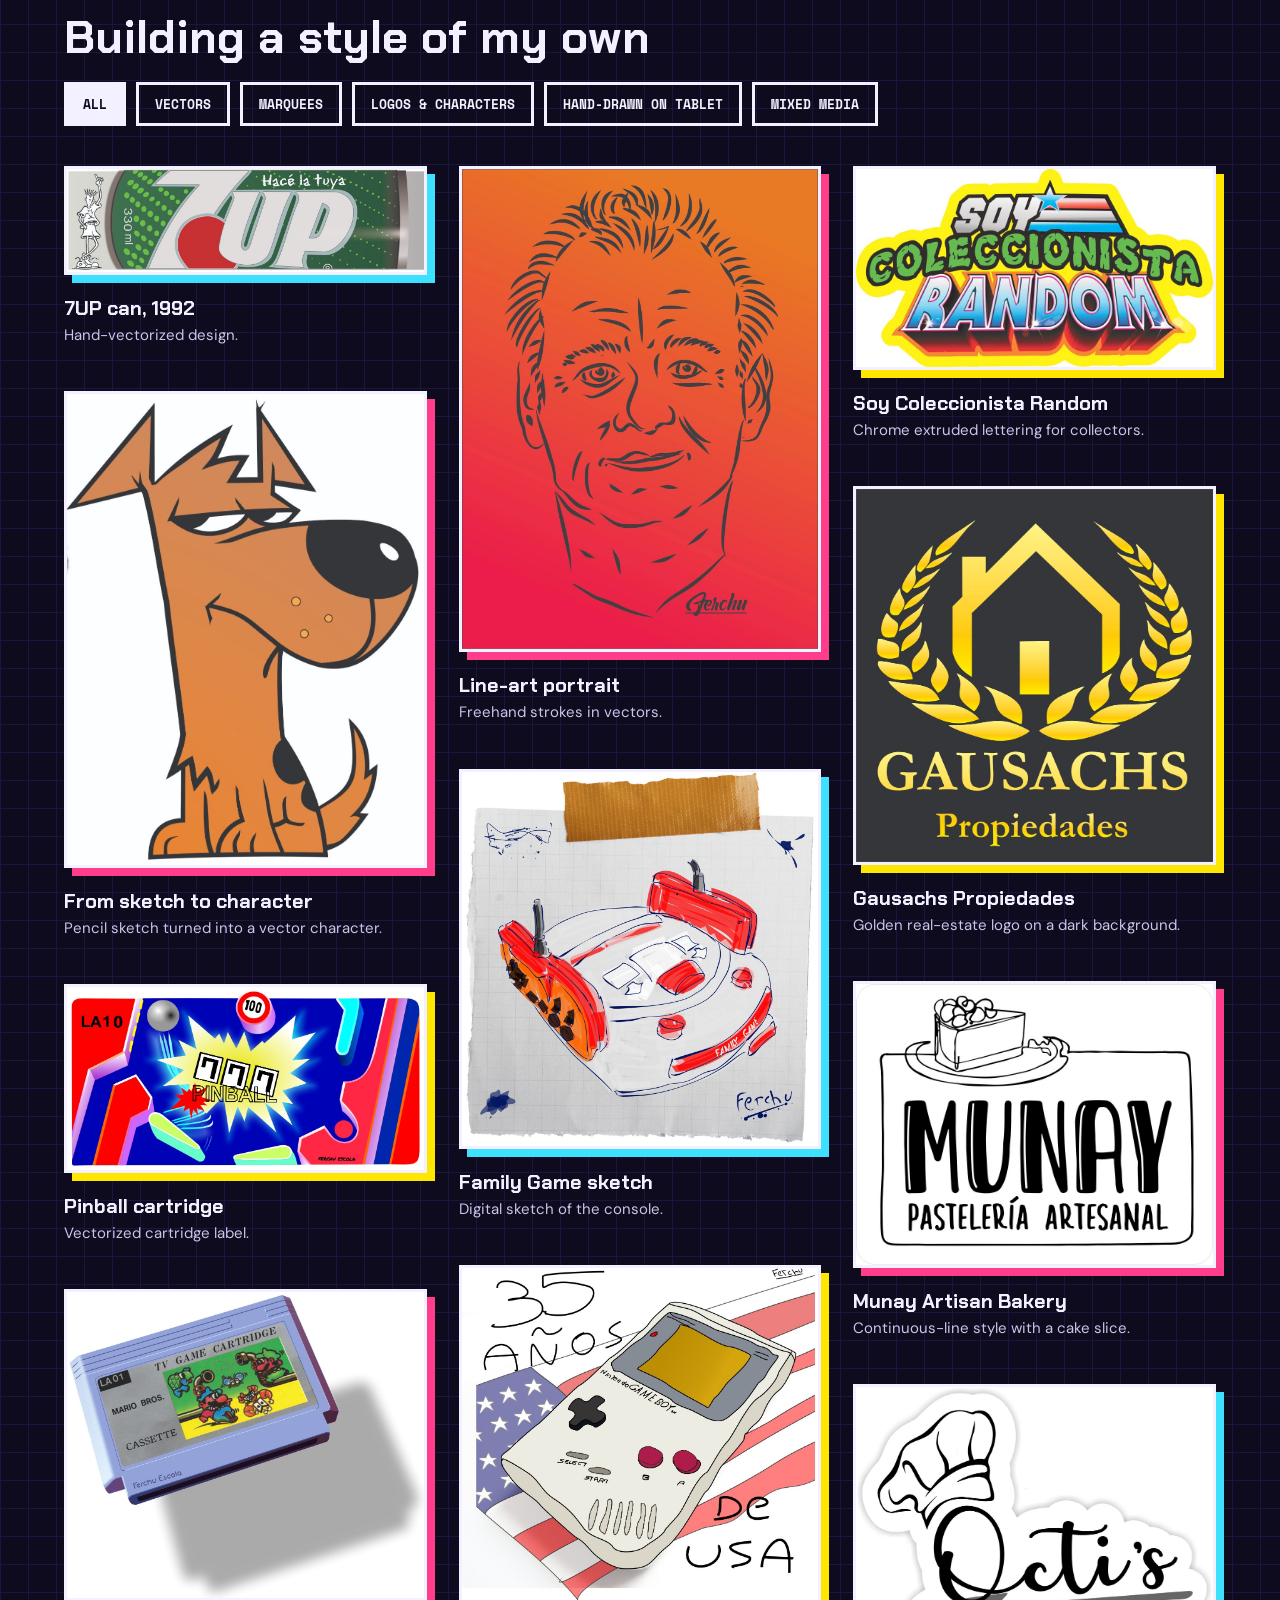
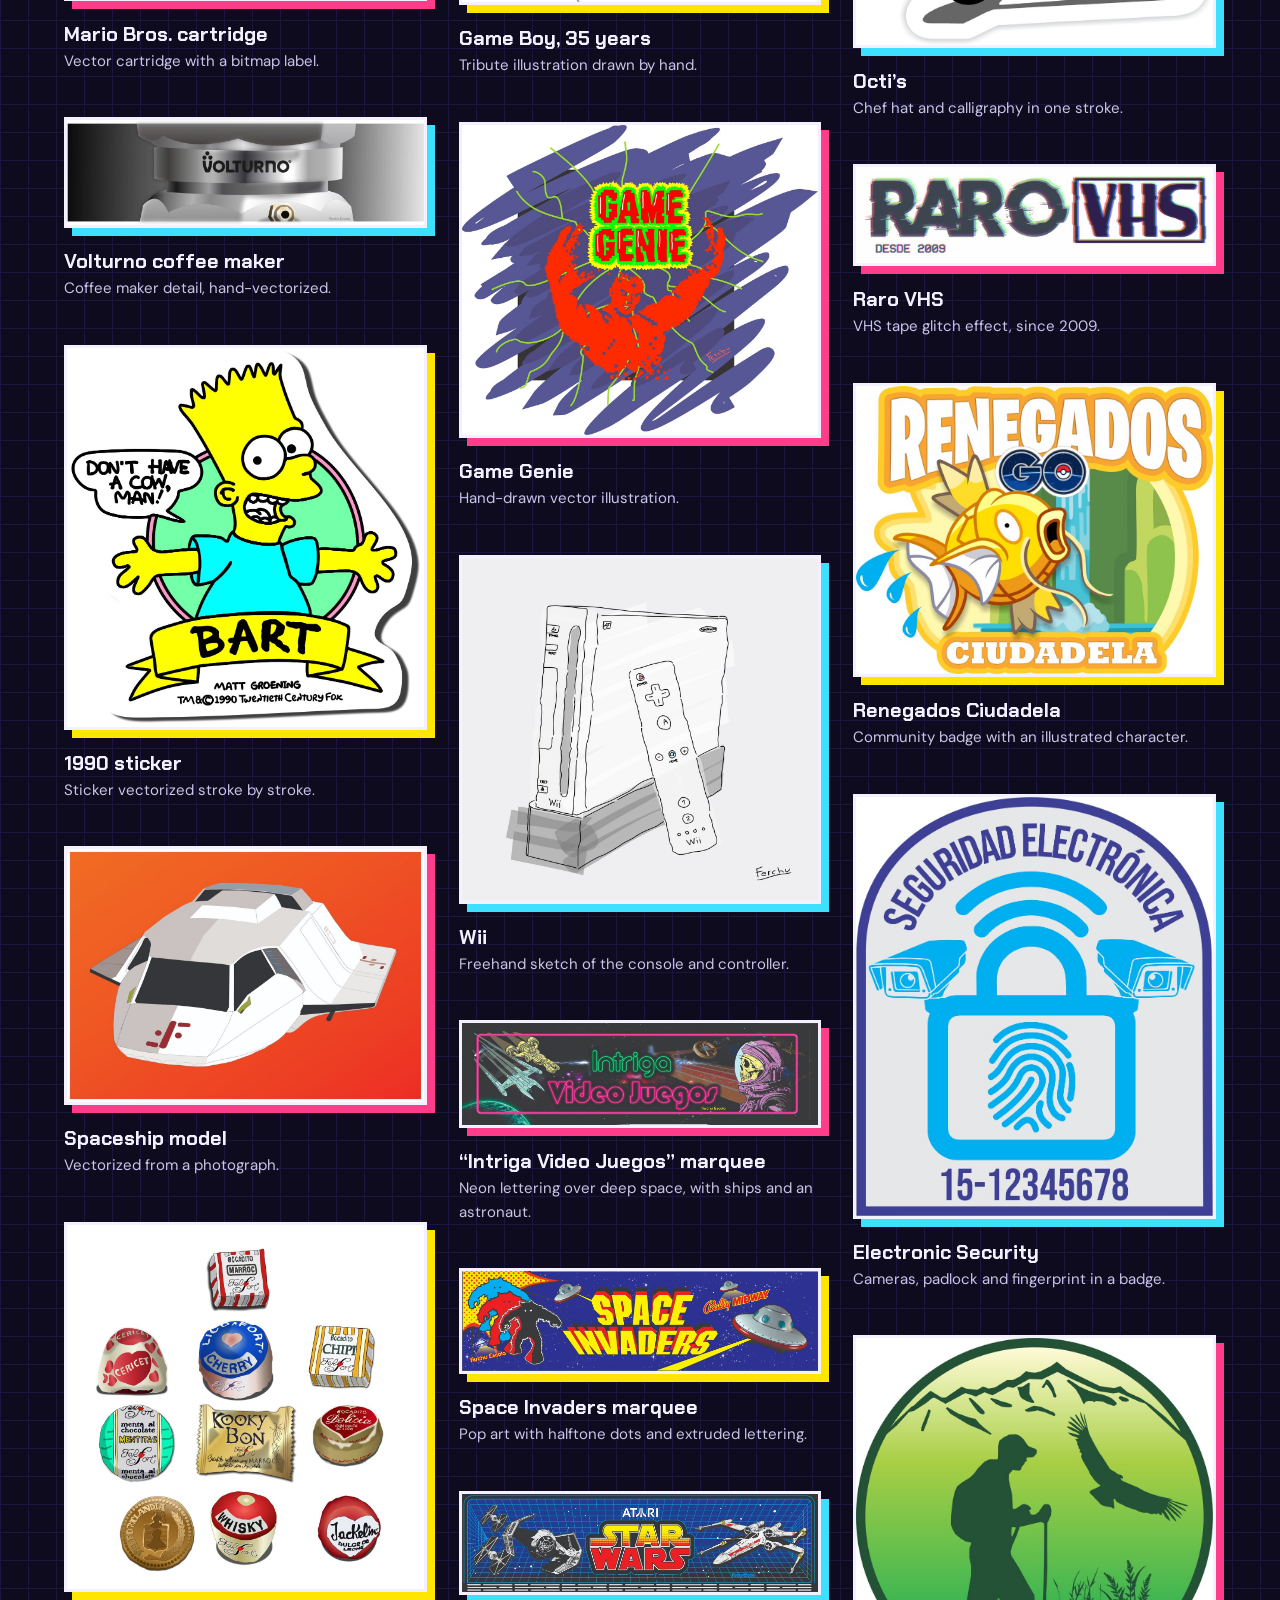
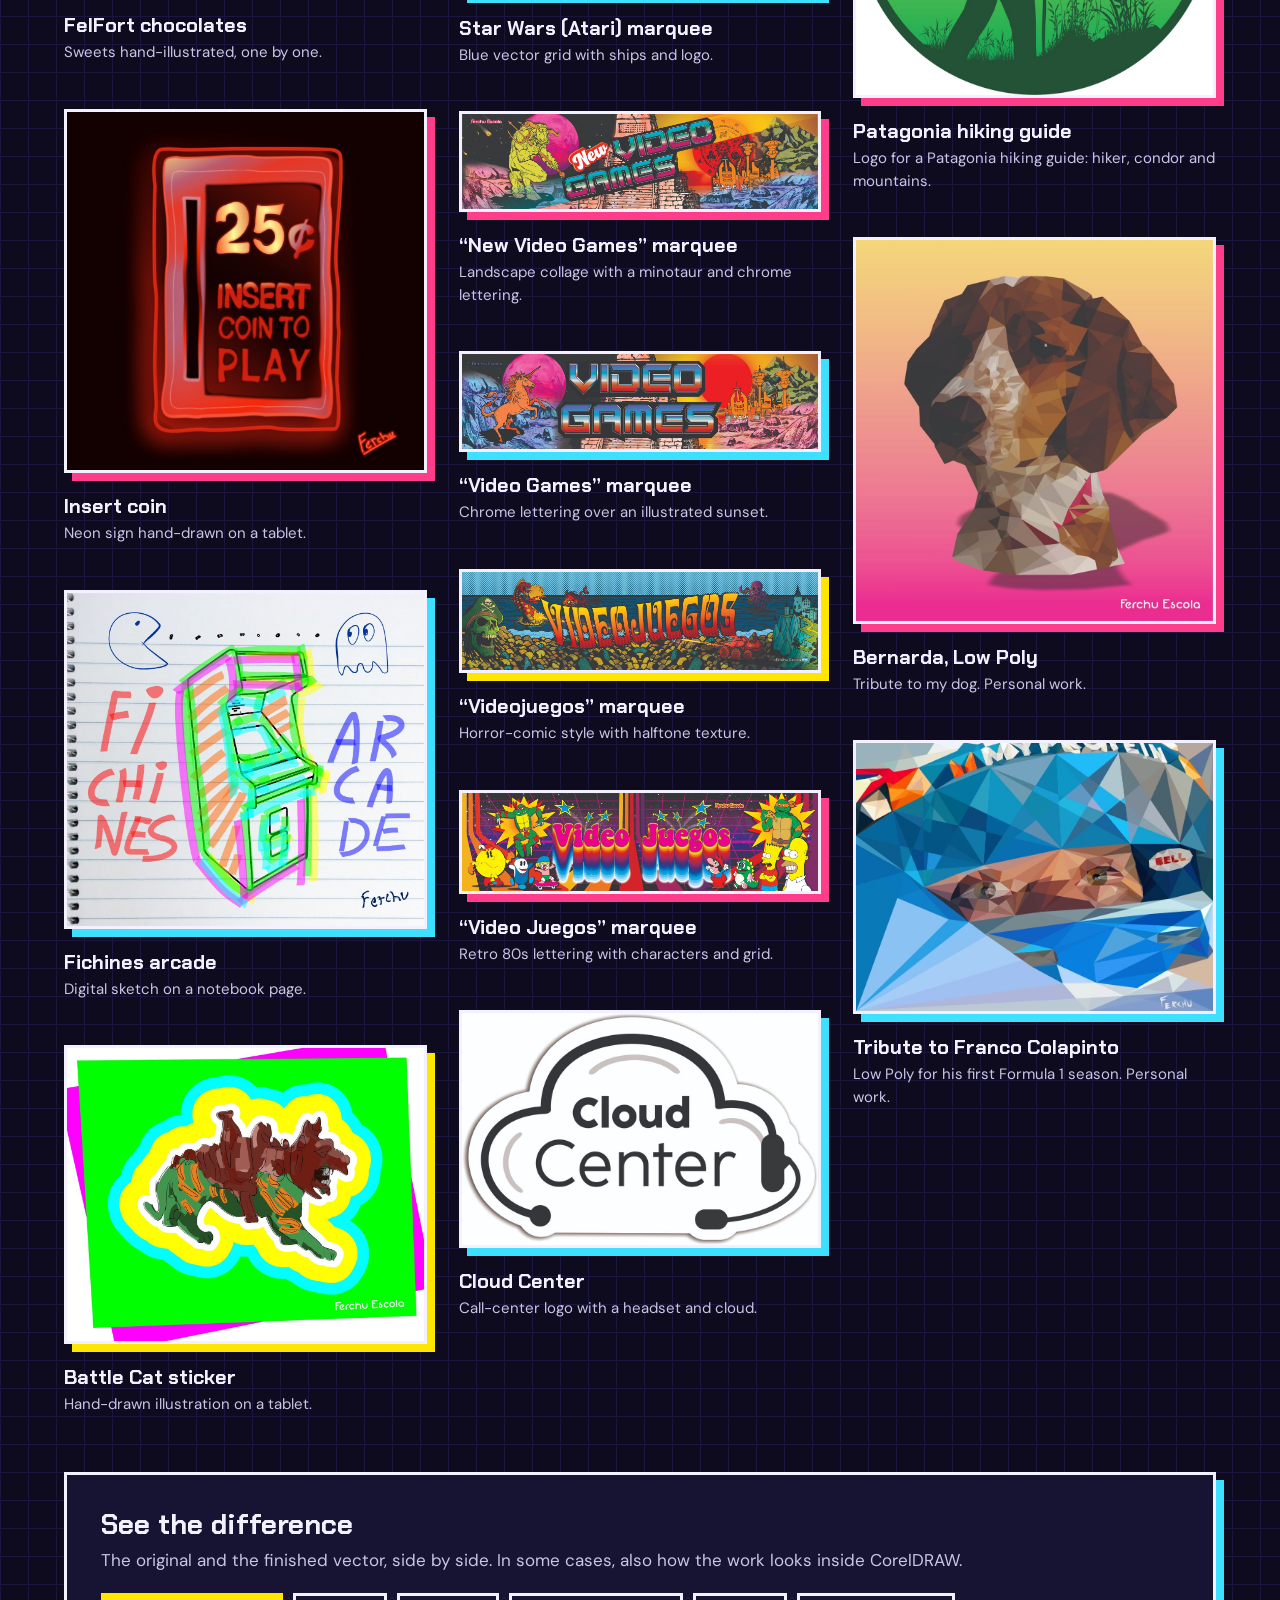
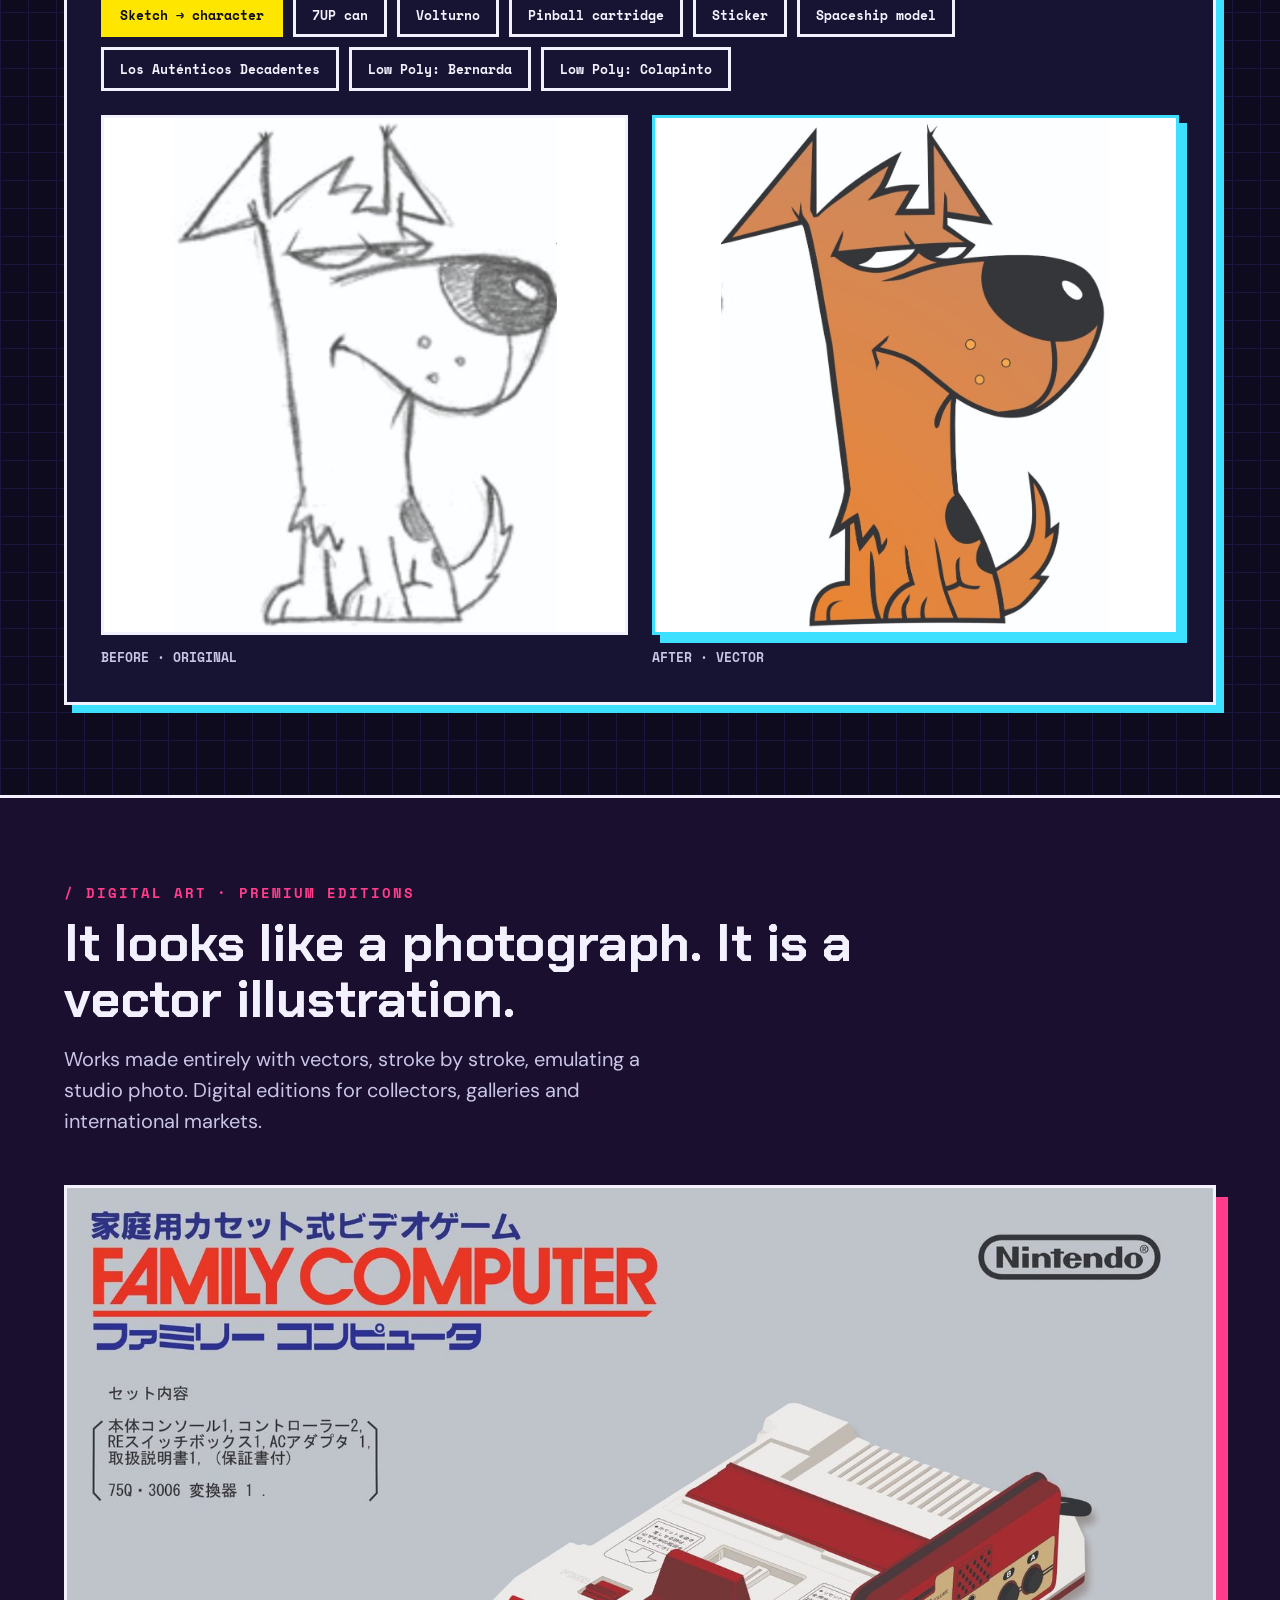
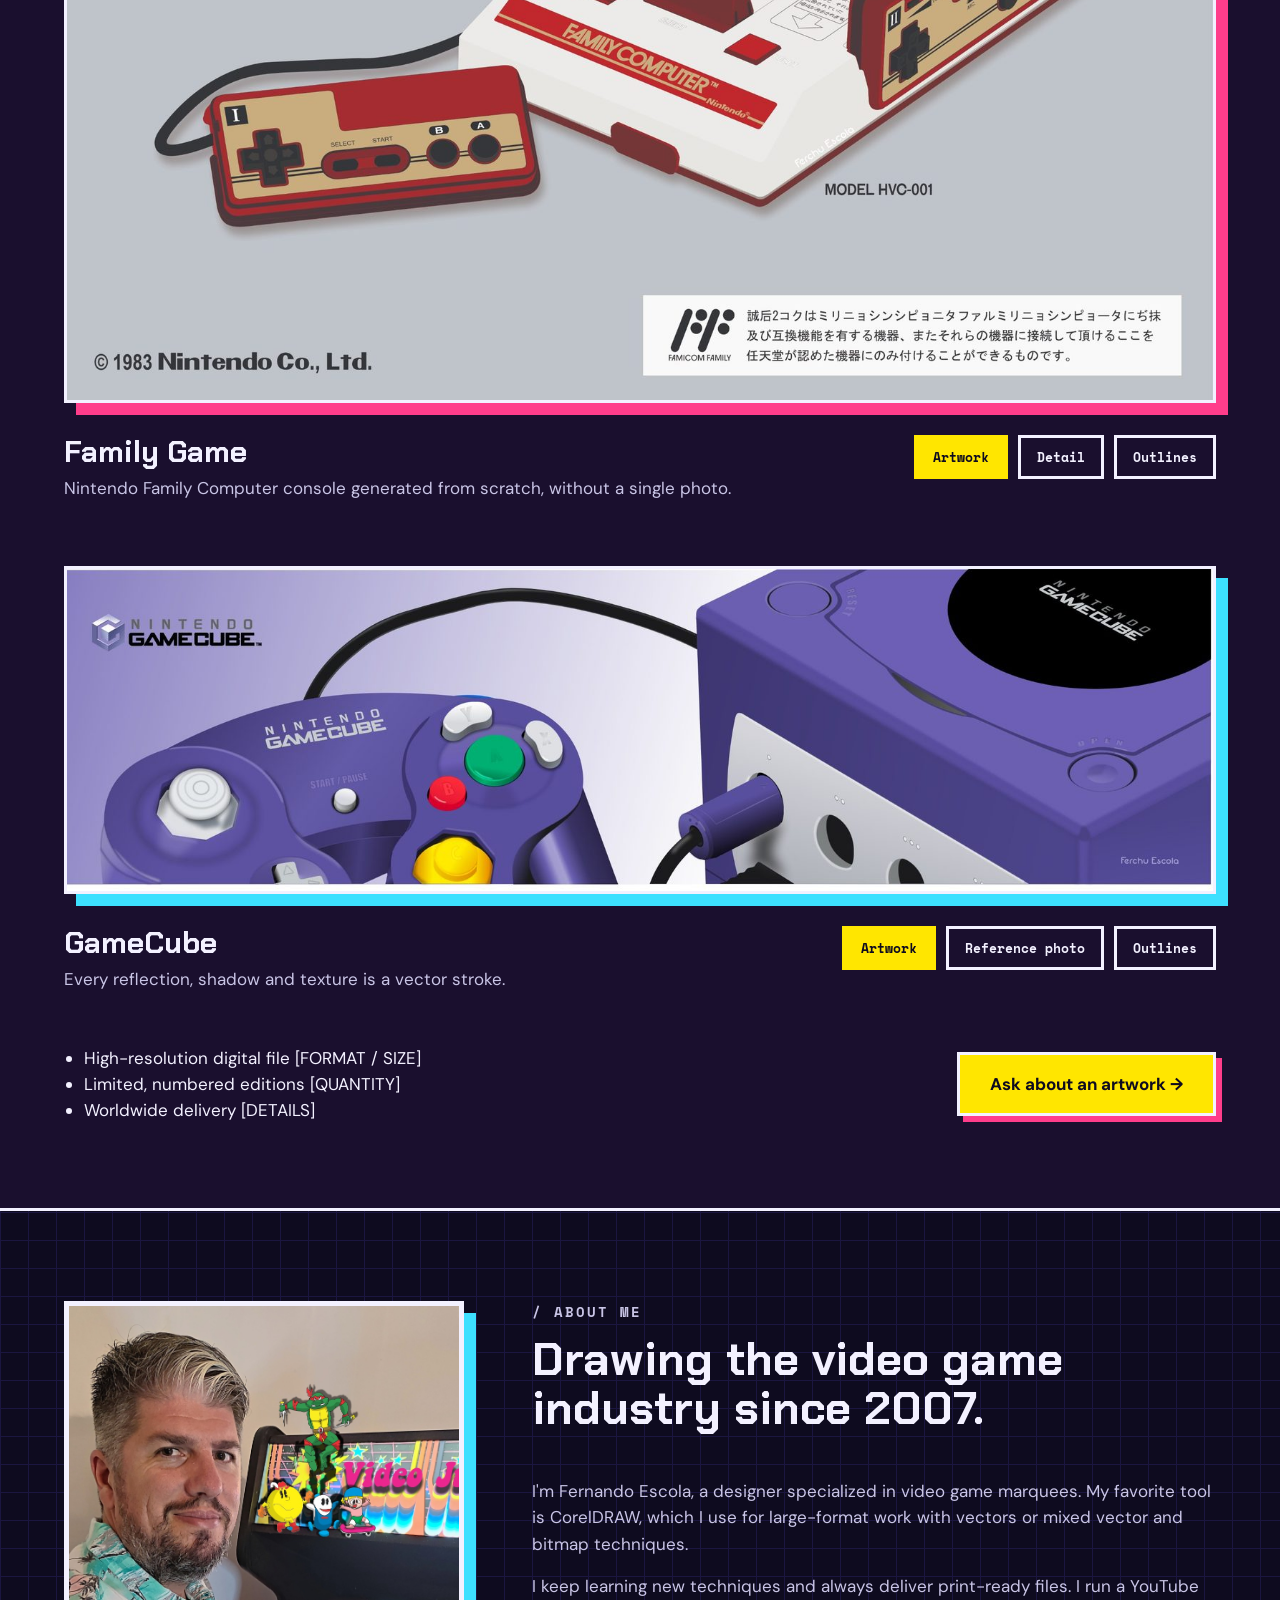
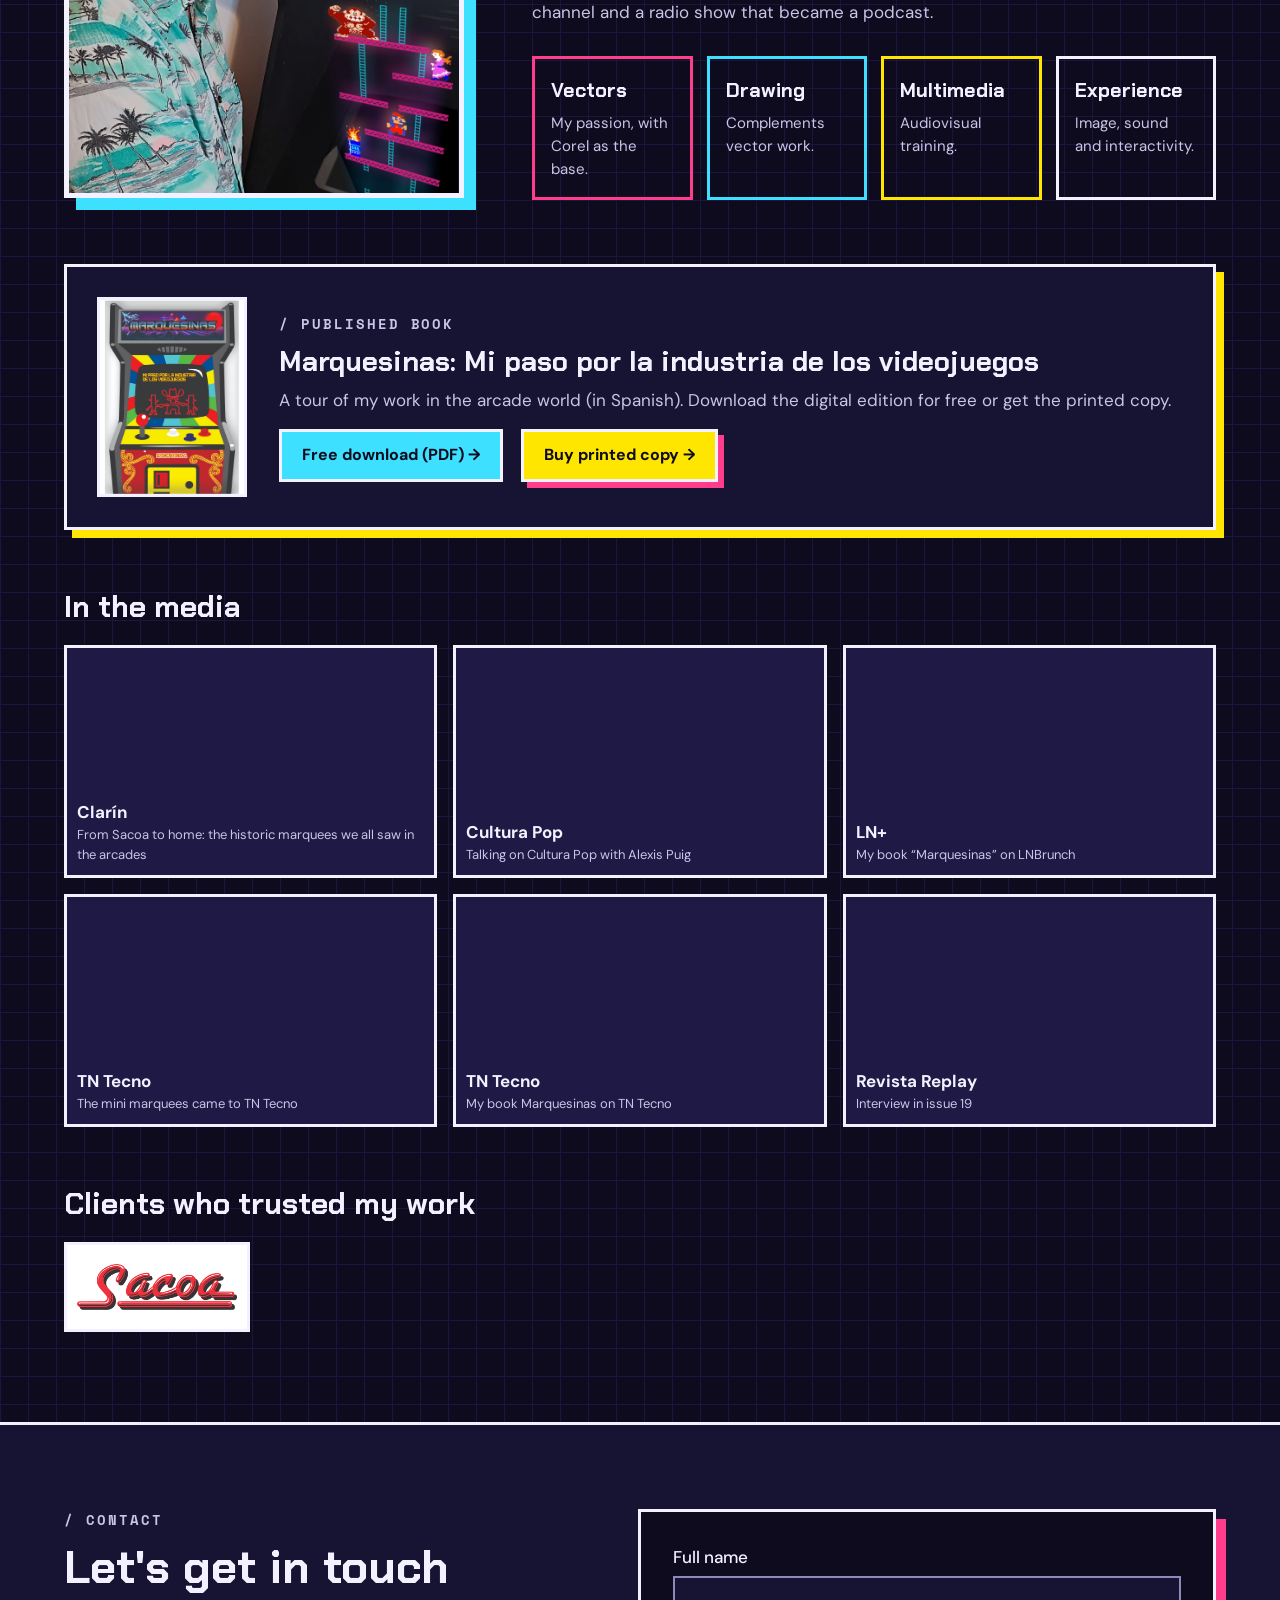
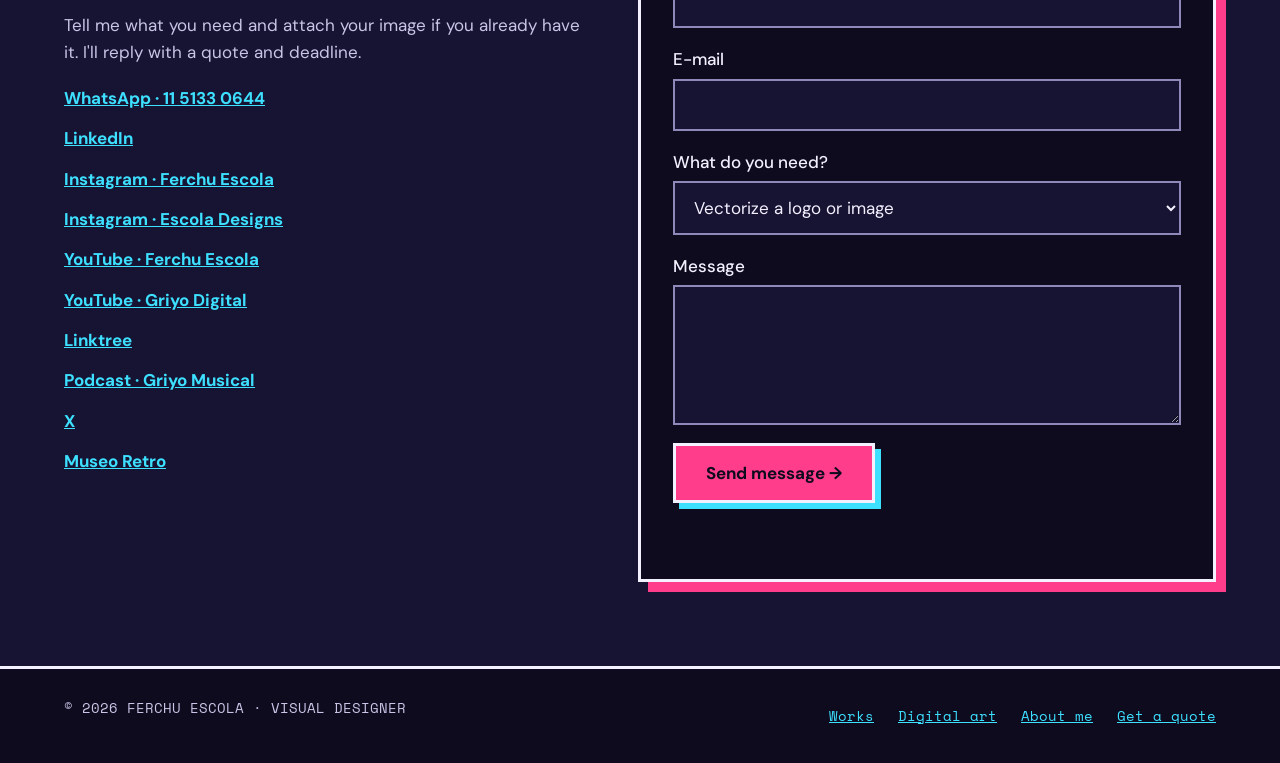
==== commit 7dc630c4: "Add files via upload" ====
--- a/public/index.html
+++ b/public/index.html
@@ -75,16 +75,19 @@
       <button type="button" data-filter="vectors" aria-pressed="false" data-i18n="filter.vectors"></button>
       <button type="button" data-filter="marquees" aria-pressed="false" data-i18n="filter.marquees"></button>
       <button type="button" data-filter="logos" aria-pressed="false" data-i18n="filter.logos"></button>
+      <button type="button" data-filter="tablet" aria-pressed="false" data-i18n="filter.tablet"></button>
       <button type="button" data-filter="mixed" aria-pressed="false" data-i18n="filter.mixed"></button>
     </nav>
   </div>
   <div id="works-grid" class="grid3 works"></div>
 
   <div class="ba">
-    <figure class="ph ph-dashed" id="ba-before"><img src="images/antes.jpg" alt="" hidden><figcaption class="mono" data-i18n="ba.before"></figcaption></figure>
-    <span class="arrow" aria-hidden="true">→</span>
-    <figure class="ph ph-solid" id="ba-after"><img src="images/despues.jpg" alt="" hidden><figcaption class="mono" data-i18n="ba.after"></figcaption></figure>
-    <div class="ba-text"><h3 data-i18n="ba.title"></h3><p data-i18n="ba.text"></p></div>
+    <div class="ba-head">
+      <h3 data-i18n="ba.title"></h3>
+      <p data-i18n="ba.text"></p>
+    </div>
+    <div id="ba-tabs" class="chips" role="tablist"></div>
+    <div id="ba-panels" class="ba-panels"></div>
   </div>
 </section>
 
@@ -92,16 +95,7 @@
   <p class="mono label label-pink" data-i18n="art.label"></p>
   <h2 class="big" data-i18n="art.title"></h2>
   <p class="lead" data-i18n="art.text"></p>
-  <div class="grid2">
-    <figure class="art-piece">
-      <div class="ph ph-art pink" id="art-1"><img src="images/arte/family-game.jpg" alt="Family Game" hidden><span class="mono ph-label">[FAMILY GAME]</span></div>
-      <h3 data-i18n="art.1.t"></h3><p data-i18n="art.1.d"></p>
-    </figure>
-    <figure class="art-piece">
-      <div class="ph ph-art cyan" id="art-2"><img src="images/arte/gamecube.jpg" alt="GameCube" hidden><span class="mono ph-label">[GAMECUBE]</span></div>
-      <h3 data-i18n="art.2.t"></h3><p data-i18n="art.2.d"></p>
-    </figure>
-  </div>
+  <div id="art-list" class="art-list"></div>
   <div class="art-foot">
     <ul><li data-i18n="art.b1"></li><li data-i18n="art.b2"></li><li data-i18n="art.b3"></li></ul>
     <a class="btn btn-yellow" href="#contacto" data-i18n="art.cta"></a>
@@ -131,7 +125,7 @@
       <p class="mono label label-yellow" data-i18n="book.label"></p>
       <h3 data-i18n="book.title"></h3>
       <p data-i18n="book.text"></p>
-      <a class="btn btn-cyan btn-sm" id="book-link" href="#sobre-mi" data-i18n="book.cta"></a>
+      <div class="cta-row"><a class="btn btn-cyan btn-sm" id="book-link" href="#sobre-mi" data-i18n="book.cta"></a> <a class="btn btn-yellow btn-sm" id="book-buy" href="#sobre-mi" data-i18n="book.buy" hidden></a></div>
     </div>
   </div>
 
@@ -153,8 +147,12 @@
         <a id="link-in" href="#">LinkedIn</a>
         <a id="link-ig" href="#">Instagram · Ferchu Escola</a>
         <a id="link-ig2" href="#">Instagram · Escola Designs</a>
-        <a id="link-yt" href="#" hidden>YouTube</a>
-        <a id="link-pod" href="#" hidden>Podcast</a>
+        <a id="link-yt" href="#" hidden>YouTube · Ferchu Escola</a>
+        <a id="link-griyo" href="#" hidden>YouTube · Griyo Digital</a>
+        <a id="link-tree" href="#" hidden>Linktree</a>
+        <a id="link-pod" href="#" hidden>Podcast · Griyo Musical</a>
+        <a id="link-x" href="#" hidden>X</a>
+        <a id="link-museo" href="#" hidden>Museo Retro</a>
       </p>
     </div>
     <form id="contact-form" class="form" method="post" novalidate>
@@ -198,6 +196,8 @@
   </nav>
 </footer>
 
+<dialog id="lightbox" class="lightbox" aria-label="Imagen ampliada"><img src="" alt=""><p></p><button type="button">Cerrar</button></dialog>
+
 <script src="i18n.js"></script>
 <script src="config.js"></script>
 <script src="app.js"></script>
--- a/public/style.css
+++ b/public/style.css
@@ -70,7 +70,7 @@
 .grid3{display:grid;grid-template-columns:repeat(3,minmax(0,1fr));gap:32px}
 .grid2{display:grid;grid-template-columns:repeat(2,minmax(0,1fr));gap:40px}
 .grid4{display:grid;grid-template-columns:repeat(4,minmax(0,1fr));gap:14px;margin-top:30px}
-.grid5{display:grid;grid-template-columns:repeat(auto-fill,minmax(180px,1fr));gap:16px}
+.grid5{display:grid;grid-template-columns:repeat(auto-fill,minmax(300px,1fr));gap:16px}
 .card{background:var(--bg);border:3px solid;padding:30px}
 .card h3{margin:10px 0}
 .card p{margin:0;color:var(--muted)}
@@ -134,6 +134,7 @@
 .media-item small{display:block;font-weight:400;font-size:13px;color:var(--muted)}
 .logos{display:flex;flex-wrap:wrap;gap:16px}
 .logo-item{min-width:180px;min-height:90px;background:var(--panel2);border:3px solid var(--ink);display:flex;align-items:center;justify-content:center;padding:10px;font-weight:700;text-align:center}
+.logo-item:has(img){background:#fff}
 .logo-item img{max-height:70px;max-width:160px}
 
 .contact{display:flex;flex-wrap:wrap;gap:56px}
@@ -154,13 +155,53 @@
 .foot nav{display:flex;flex-wrap:wrap;gap:8px 24px}
 .foot a{padding:8px 0}
 
+/* Galería en columnas con proporciones naturales */
+.works{display:block;column-count:3;column-gap:32px}
+.works .work{break-inside:avoid;margin:0 0 44px}
+.ph.has-img{aspect-ratio:auto;padding:0;background:#fff;display:block}
+.ph.has-img img{position:static;height:auto;display:block;cursor:zoom-in}
+.work .ph.has-img{border-color:var(--ink)}
+
+/* Antes / después */
+.ba{display:block;padding:clamp(20px,3vw,34px)}
+.ba-head{margin-bottom:20px}
+.ba-head h3{font-size:28px;margin-bottom:6px}
+.ba-head p{margin:0;color:var(--muted)}
+.chips{display:flex;flex-wrap:wrap;gap:10px;margin-bottom:24px}
+.chips button{background:transparent;color:var(--ink);border:3px solid var(--ink);padding:9px 16px;font-family:var(--mono);font-weight:700;font-size:13px;cursor:pointer;min-height:44px}
+.chips button[aria-pressed="true"],.chips button[aria-selected="true"]{background:var(--yellow);color:var(--dark);border-color:var(--yellow)}
+.ba-panels{display:grid;grid-template-columns:repeat(auto-fit,minmax(260px,1fr));gap:24px;align-items:start}
+.ba-panel{margin:0}
+.ba-panel img{display:block;width:100%;height:auto;max-height:520px;object-fit:contain;background:#fff;border:3px solid var(--ink);cursor:zoom-in}
+.ba-panel.is-after img{border-color:var(--cyan);box-shadow:8px 8px 0 var(--cyan)}
+.ba-panel.is-outline img{border-color:var(--yellow)}
+.ba-panel figcaption{margin-top:12px;font-family:var(--mono);font-weight:700;font-size:13px;color:var(--muted)}
+
+/* Arte digital */
+.art-list{display:flex;flex-direction:column;gap:64px}
+.art-piece .art-img{display:block;width:100%;height:auto;background:#fff;border:3px solid var(--ink);box-shadow:12px 12px 0 var(--pink);cursor:zoom-in}
+.art-piece.a-cyan .art-img{box-shadow:12px 12px 0 var(--cyan)}
+.art-meta{display:flex;flex-wrap:wrap;gap:20px 40px;justify-content:space-between;align-items:flex-start;margin-top:32px}
+.art-meta>div:first-child{flex:1 1 320px}
+.art-meta h3{font-size:30px;margin:0 0 6px}
+.art-meta p{margin:0}
+
+/* Ampliar imagen */
+dialog.lightbox{border:3px solid var(--ink);background:var(--bg);color:var(--ink);padding:16px;max-width:min(96vw,1400px);max-height:94vh}
+dialog.lightbox::backdrop{background:rgba(5,3,15,.88)}
+dialog.lightbox img{display:block;max-width:100%;max-height:78vh;margin:0 auto;background:#fff}
+dialog.lightbox p{margin:12px 0 0;text-align:center;color:var(--muted)}
+dialog.lightbox button{display:block;margin:12px auto 0;background:var(--yellow);color:var(--dark);border:3px solid var(--ink);font-weight:700;padding:10px 24px;cursor:pointer;font-family:var(--body);font-size:16px}
+
 @media (max-width:960px){
   .grid3{grid-template-columns:repeat(2,minmax(0,1fr))}
+  .works{column-count:2}
   .grid4{grid-template-columns:repeat(2,minmax(0,1fr))}
 }
 @media (max-width:640px){
   body{font-size:16px}
   .grid3,.grid2{grid-template-columns:minmax(0,1fr)}
+  .works{column-count:1}
   .hero{padding-top:48px;gap:40px}
   .hero-photo{padding:0 14px 14px 0}
   .ba .arrow{transform:rotate(90deg)}
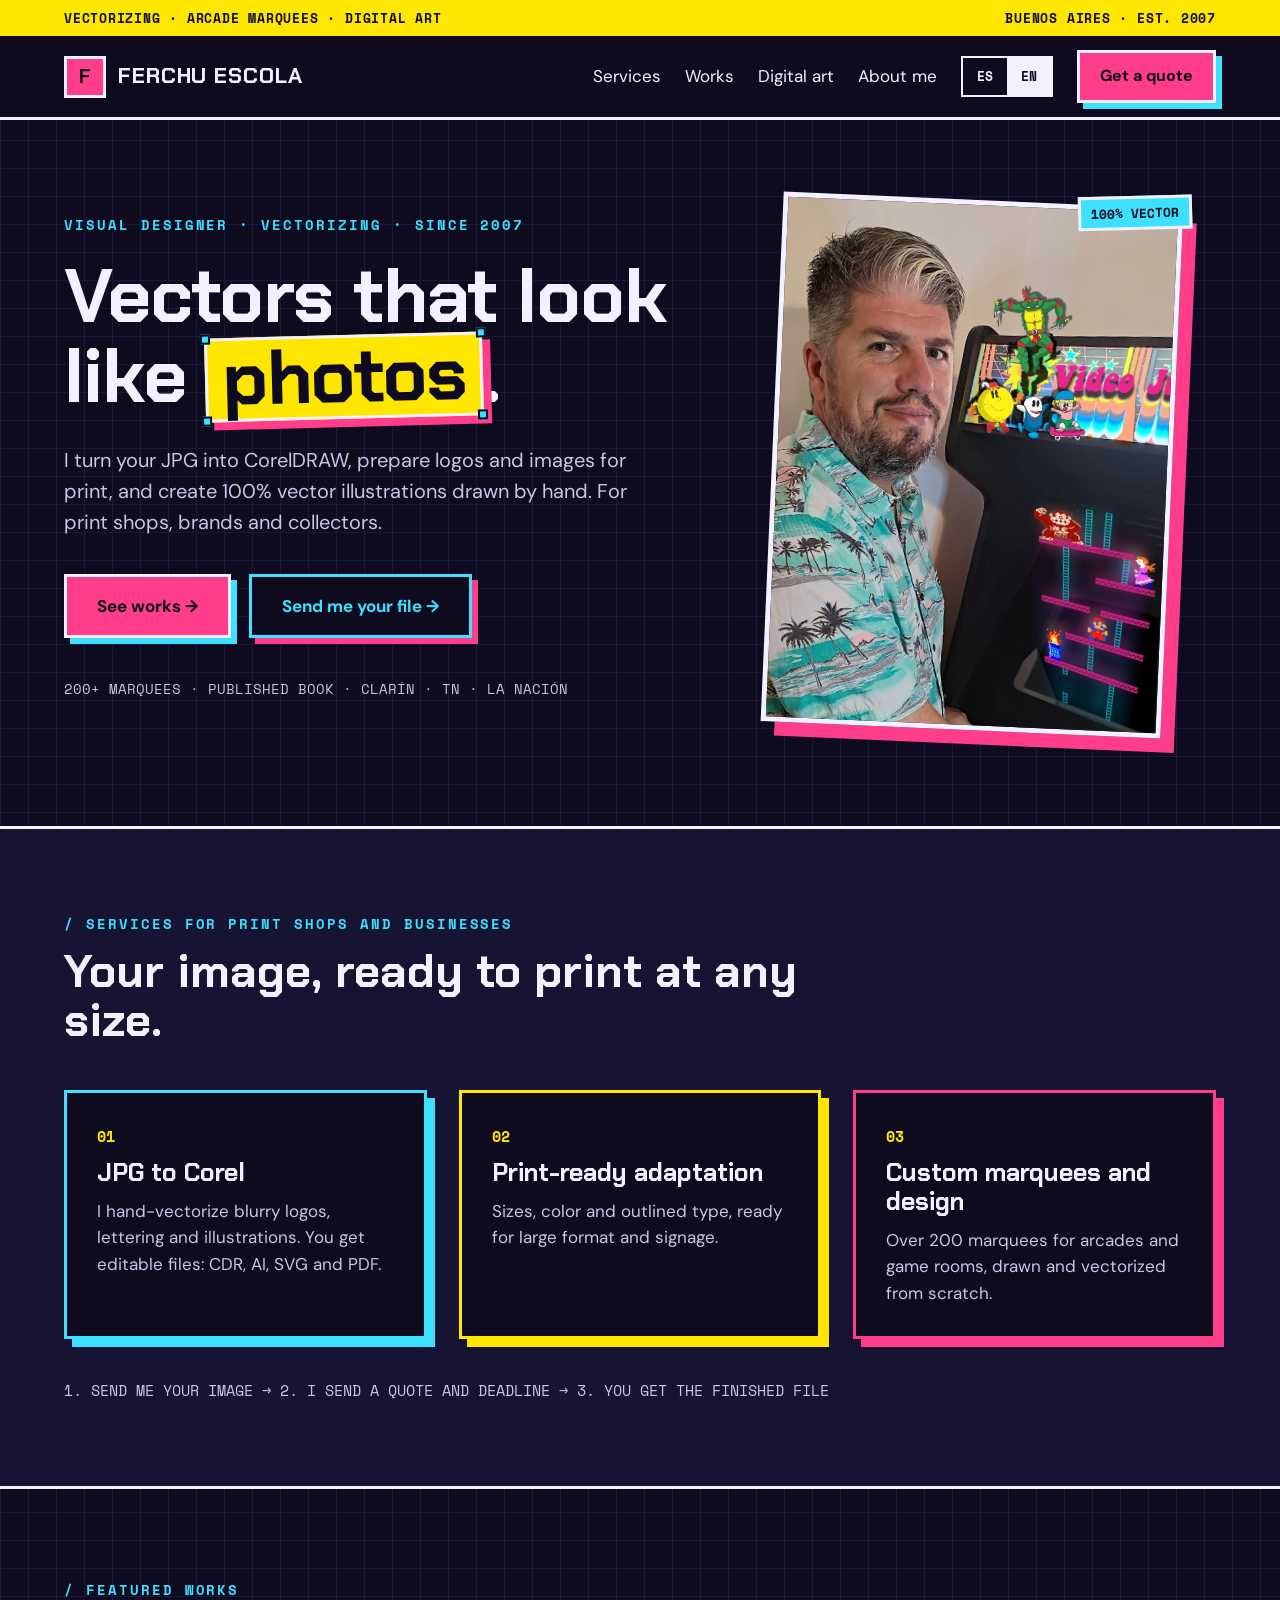
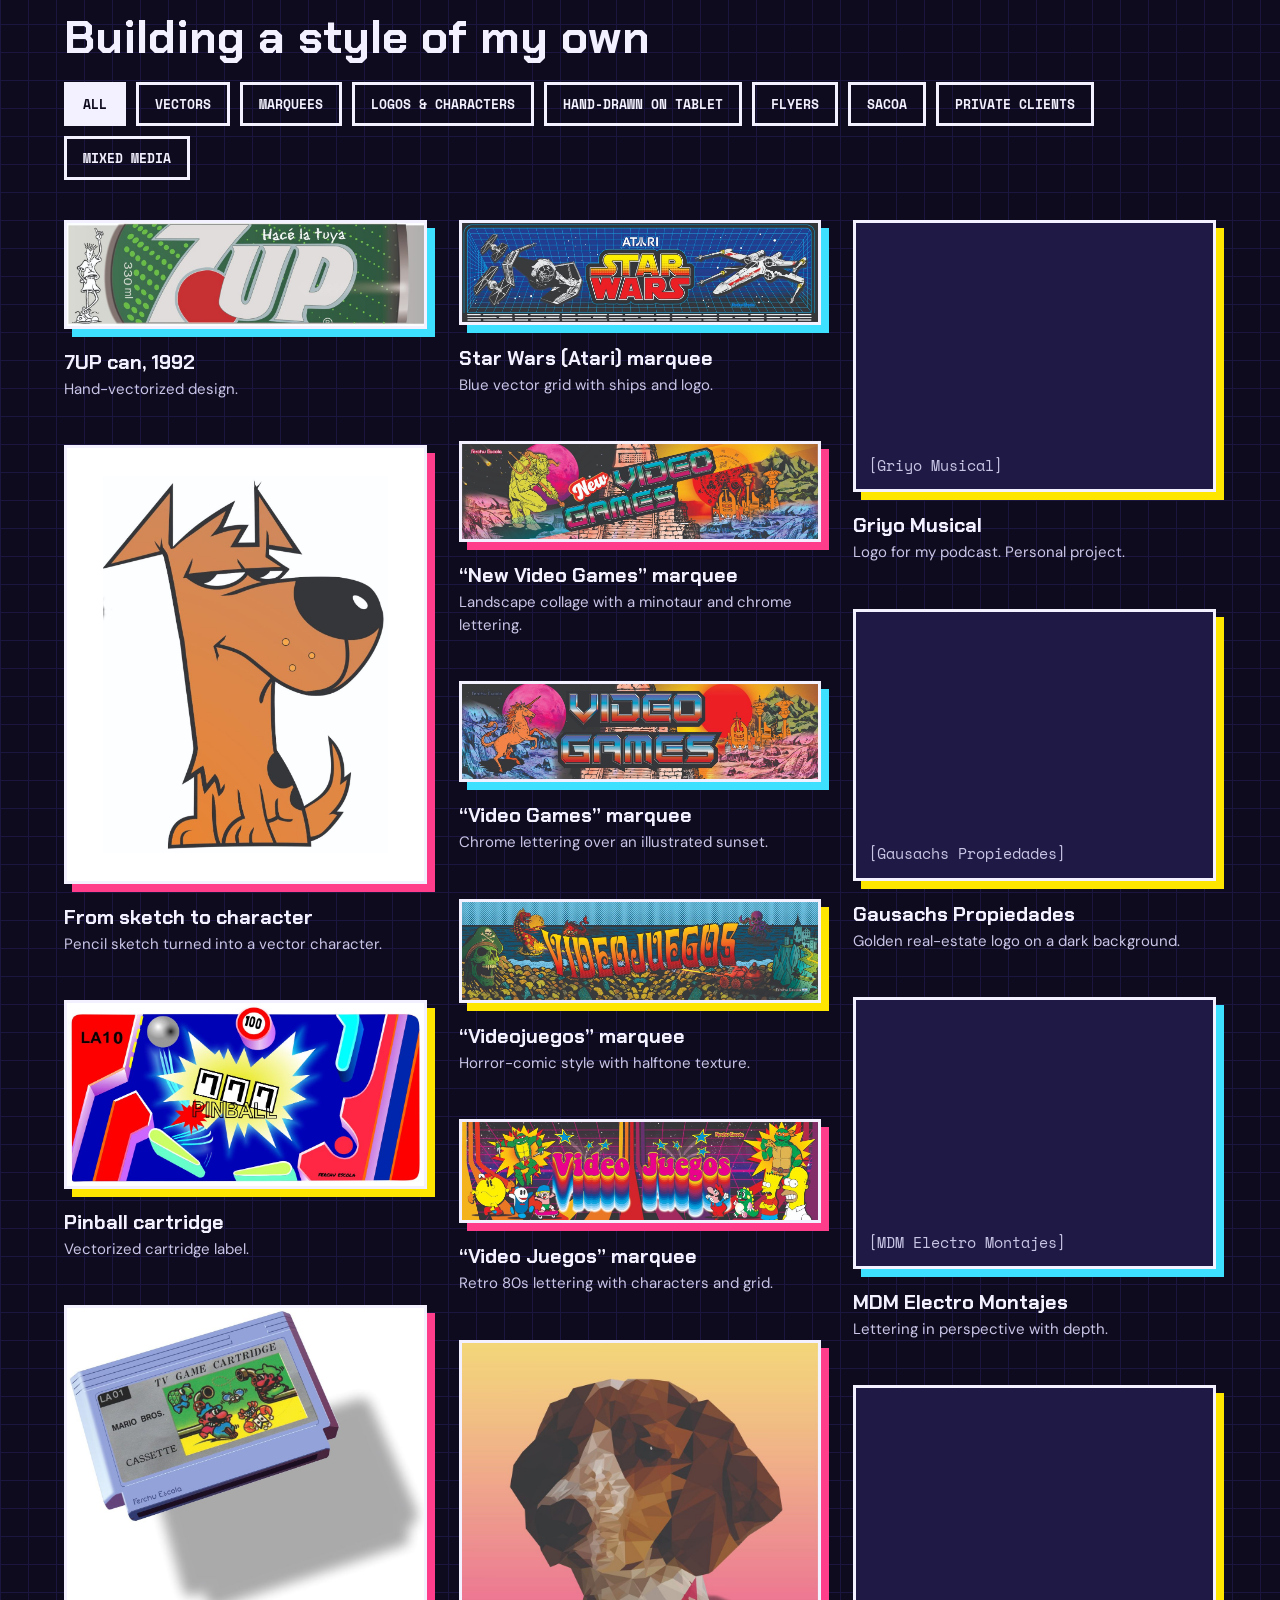
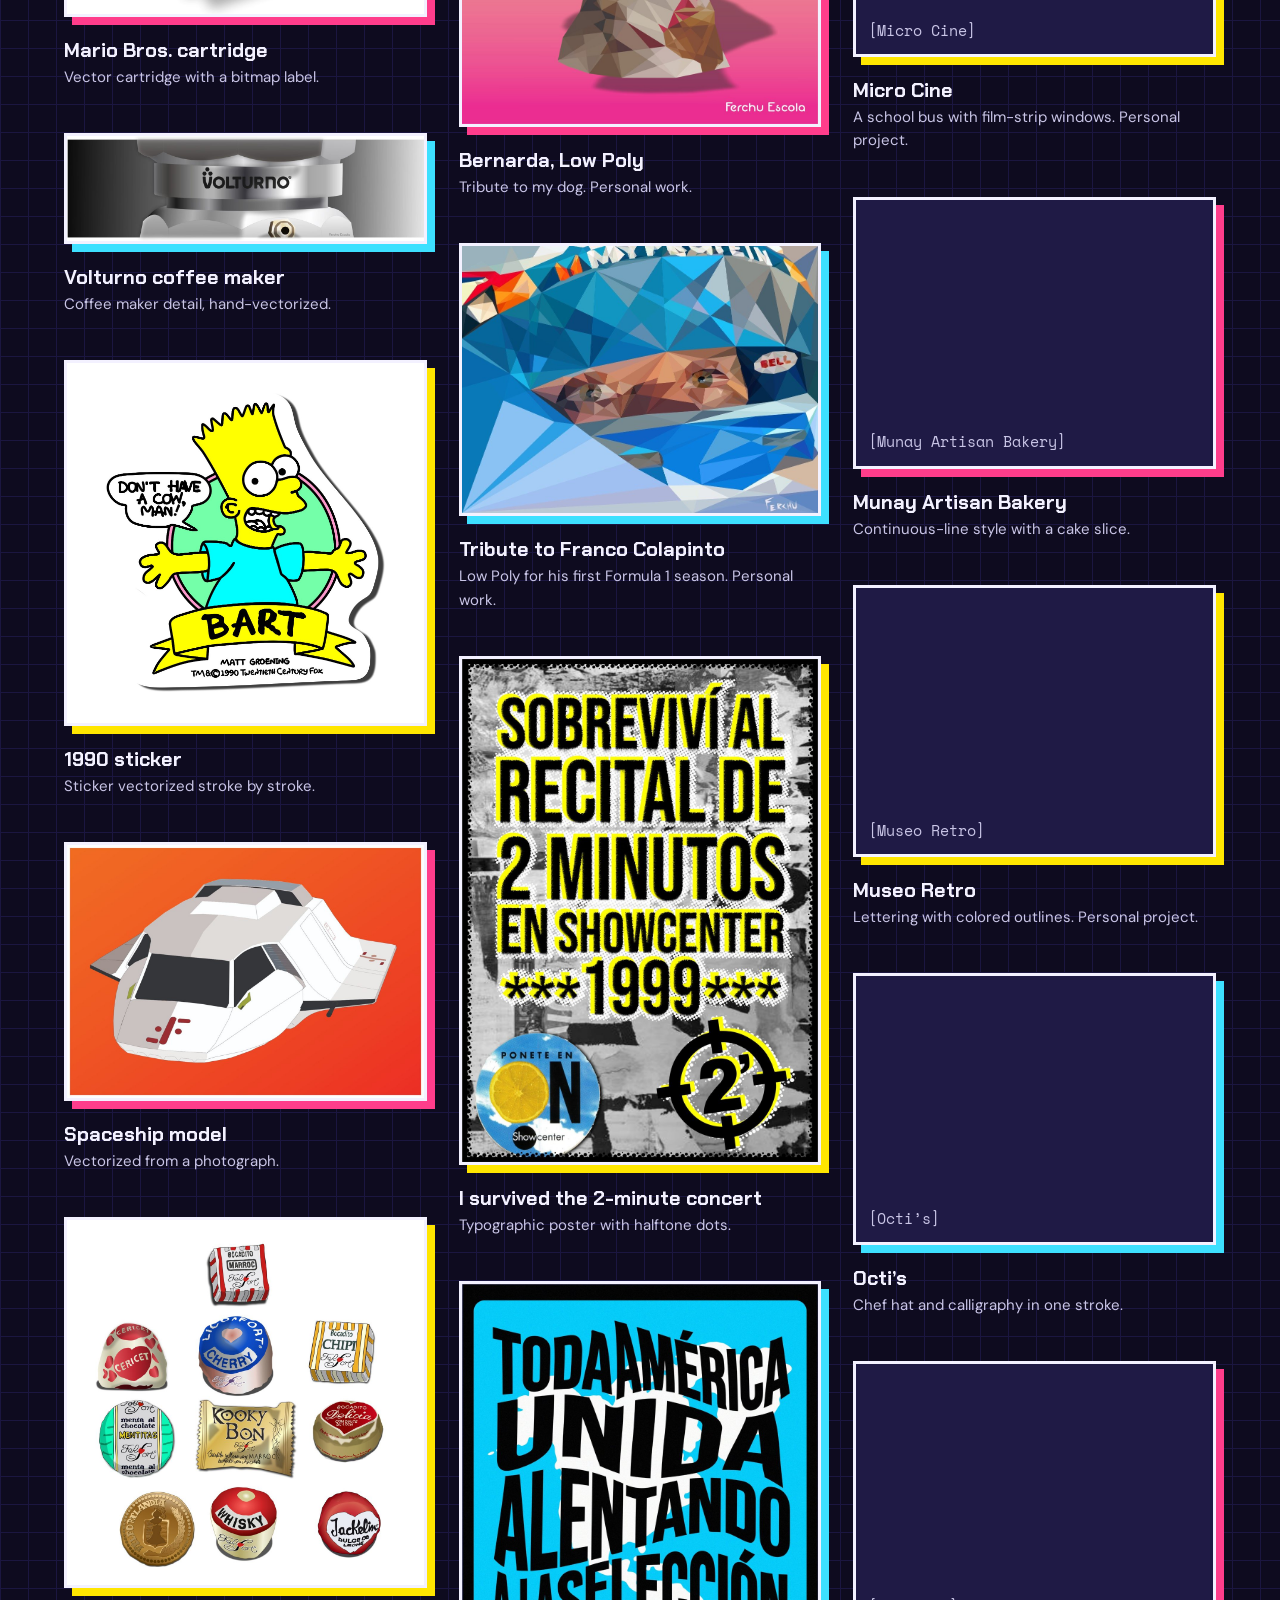
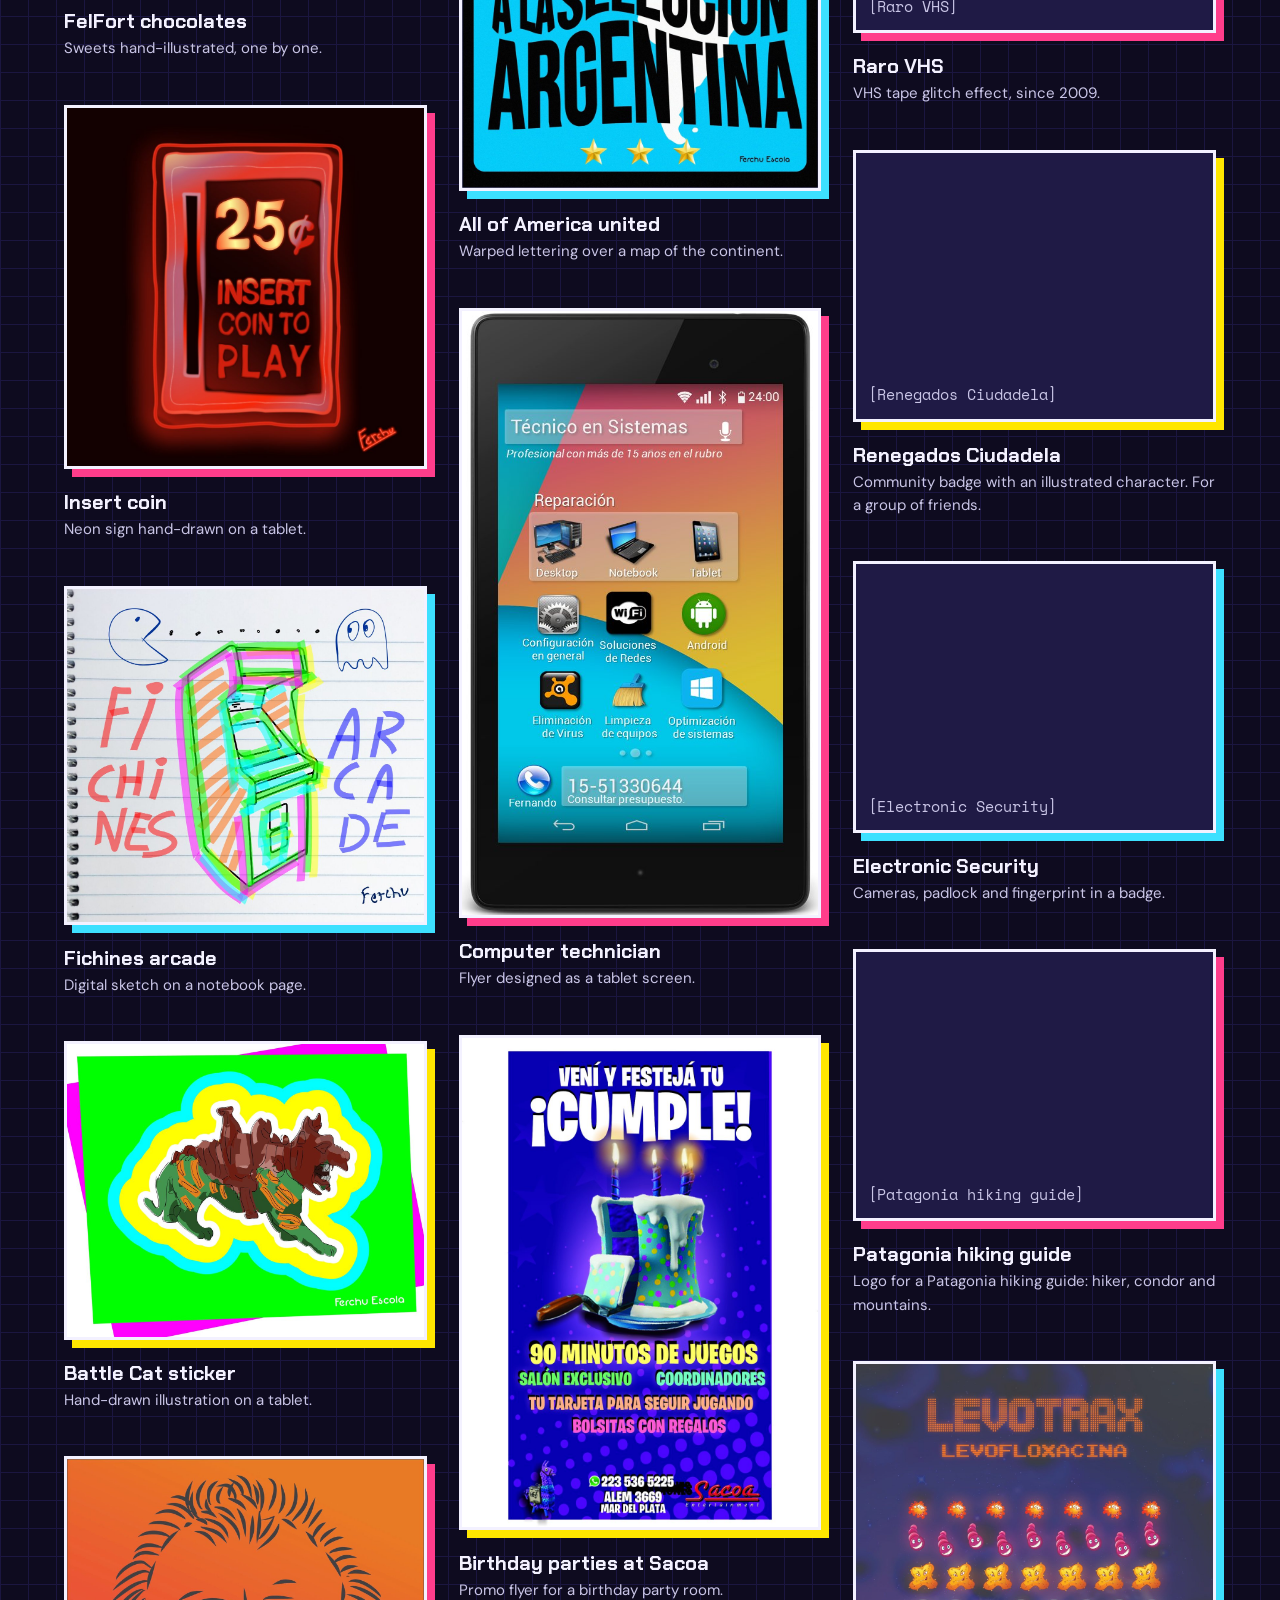
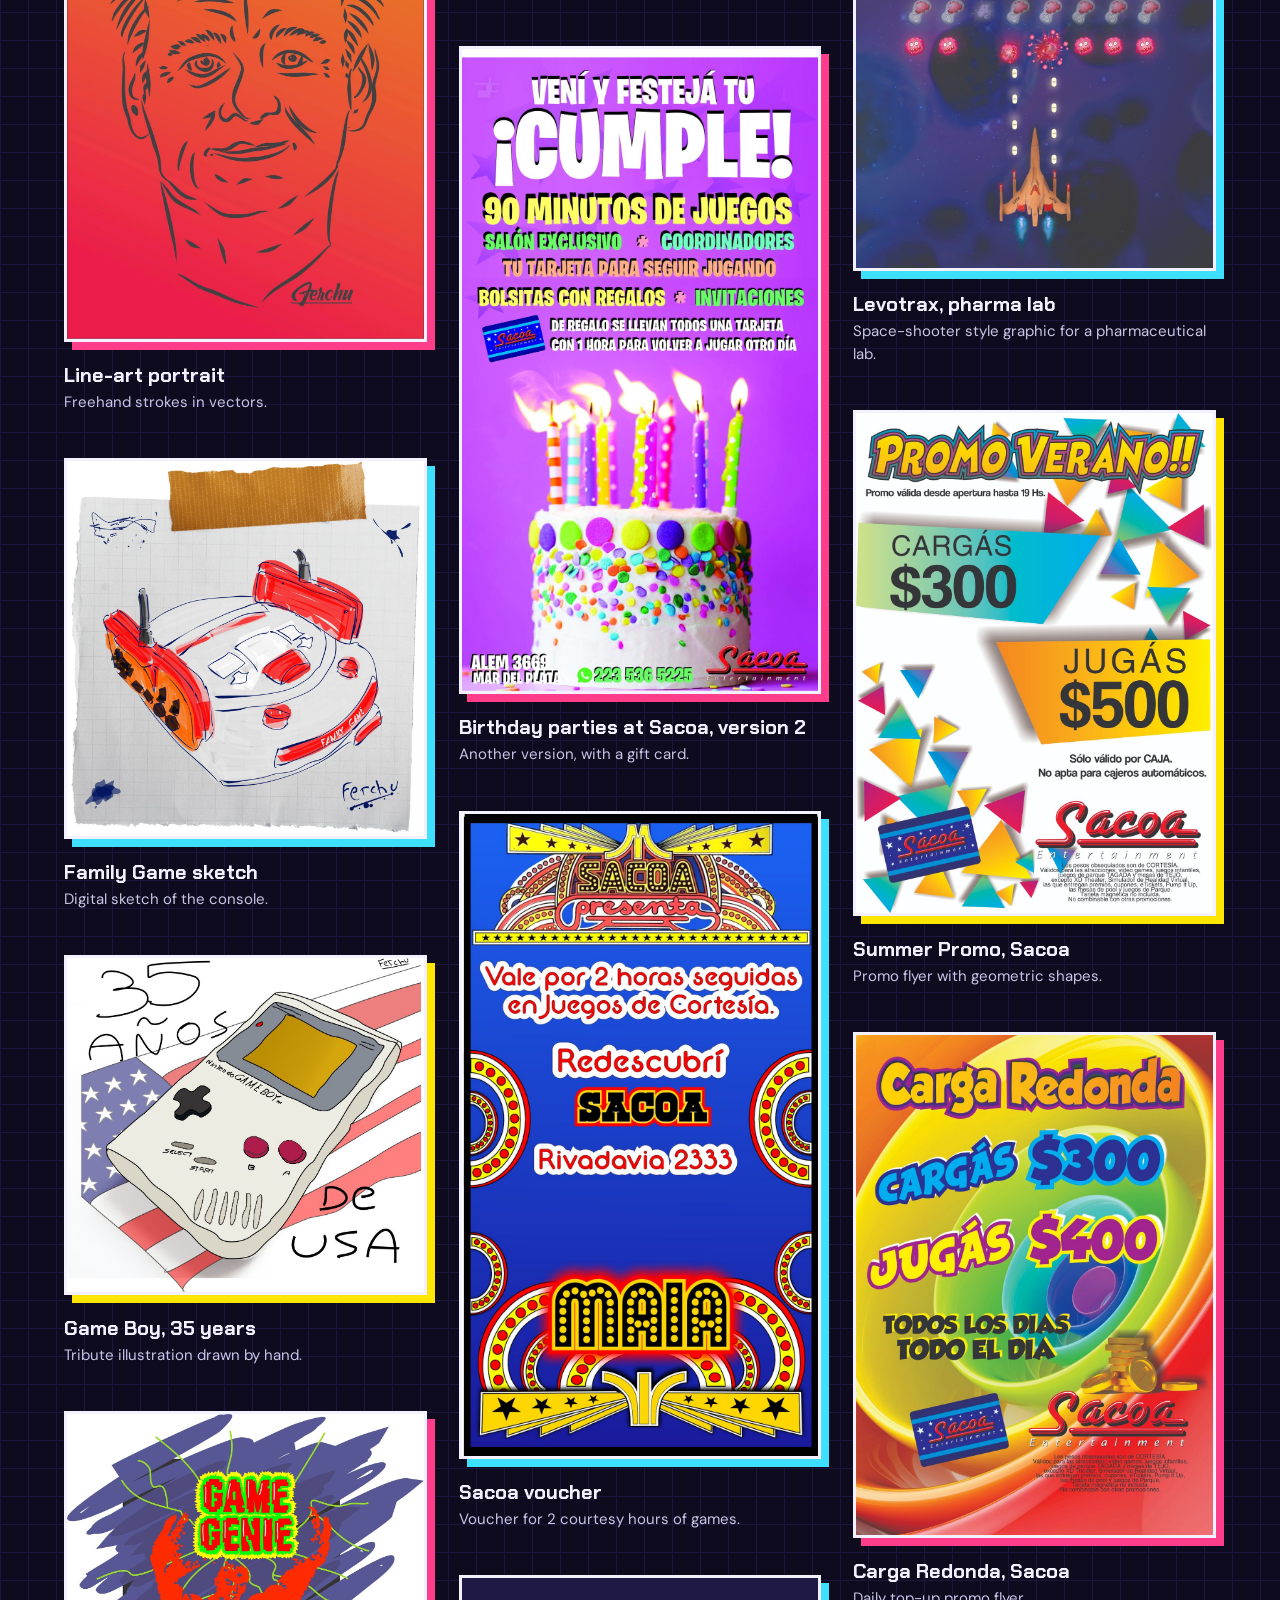
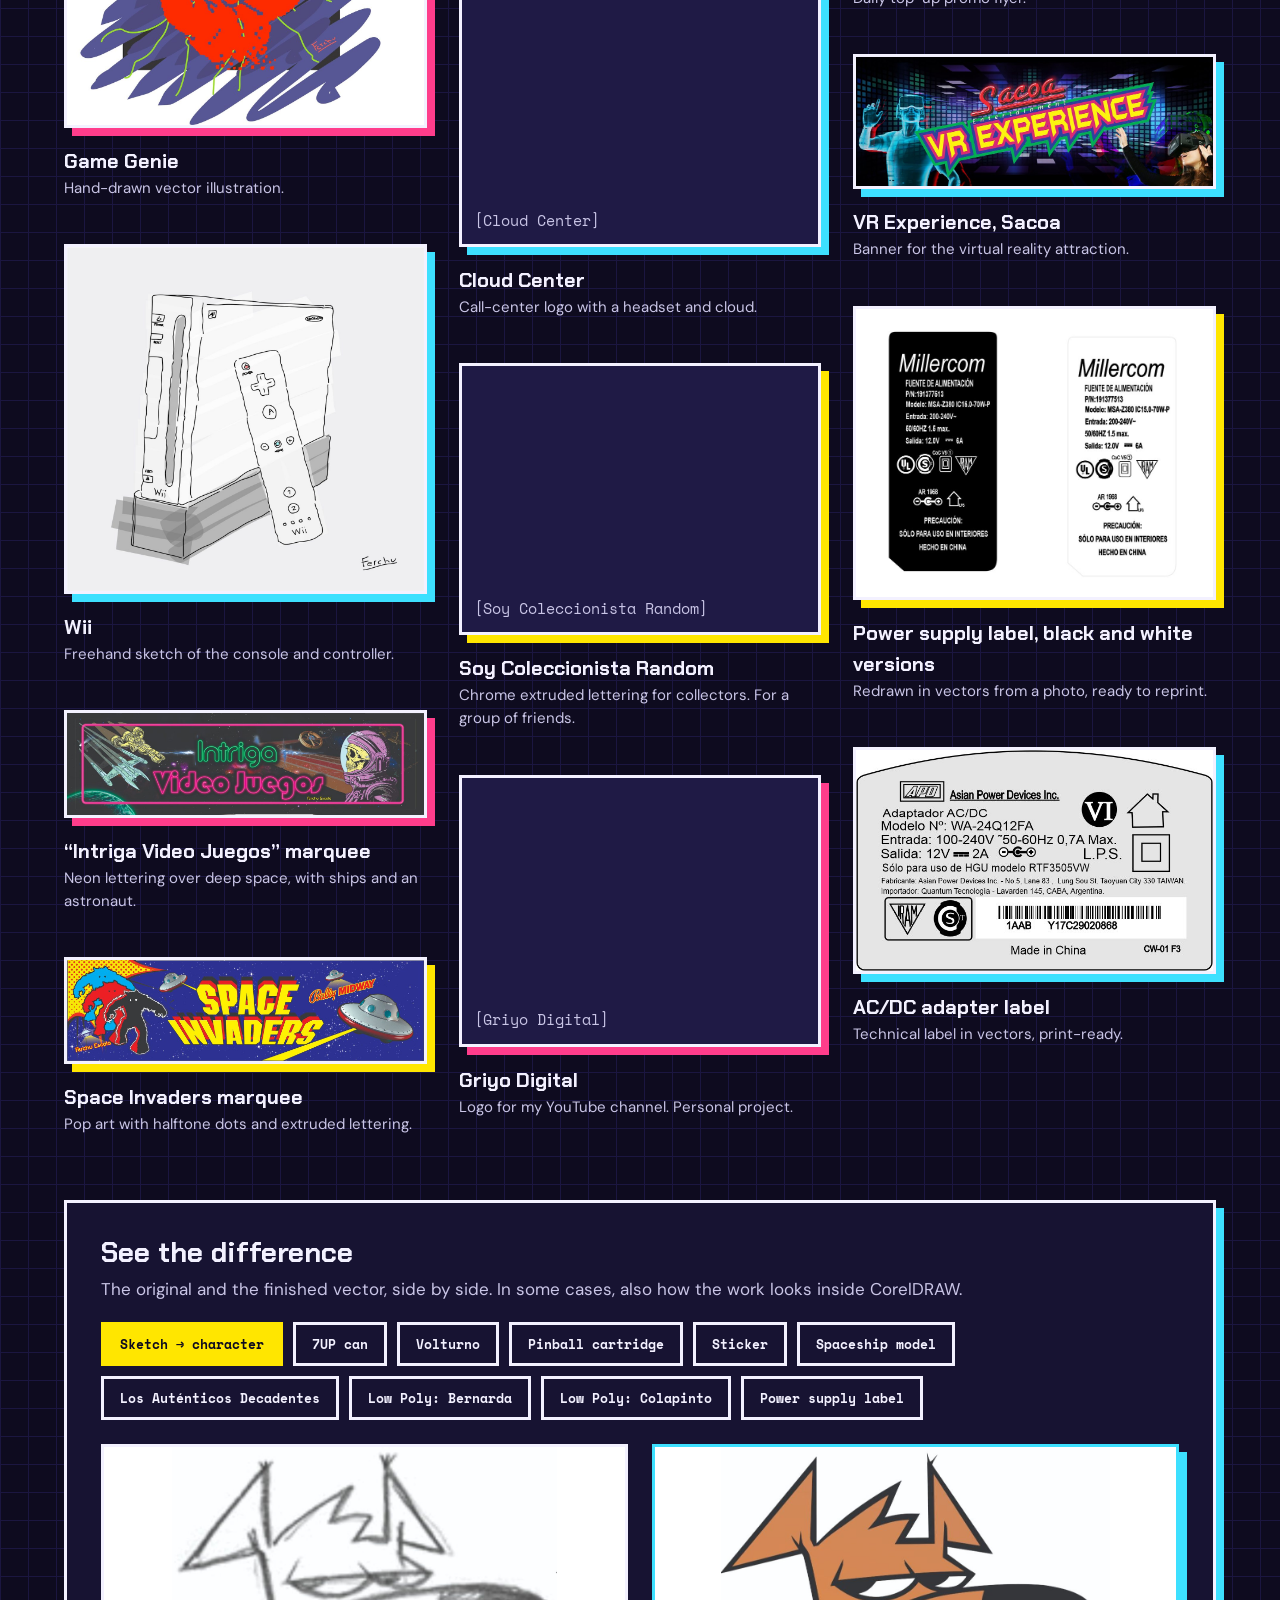
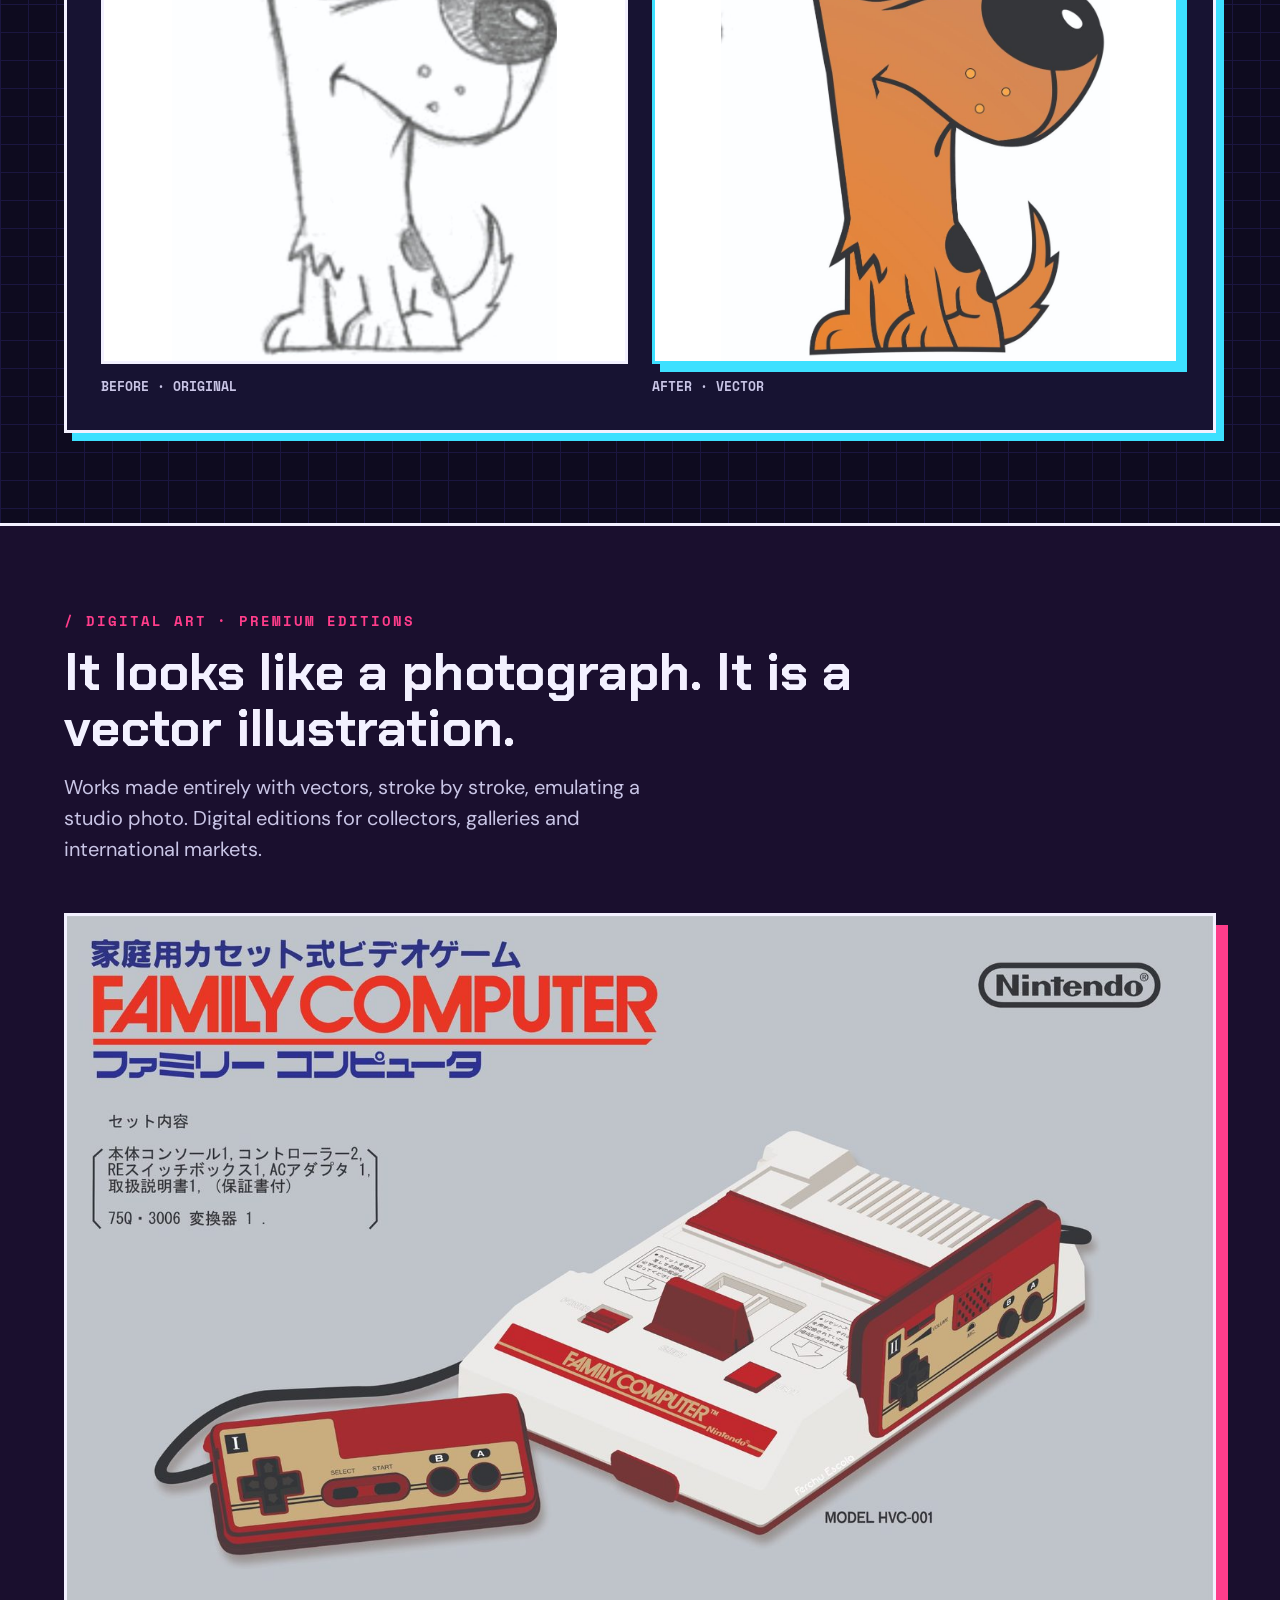
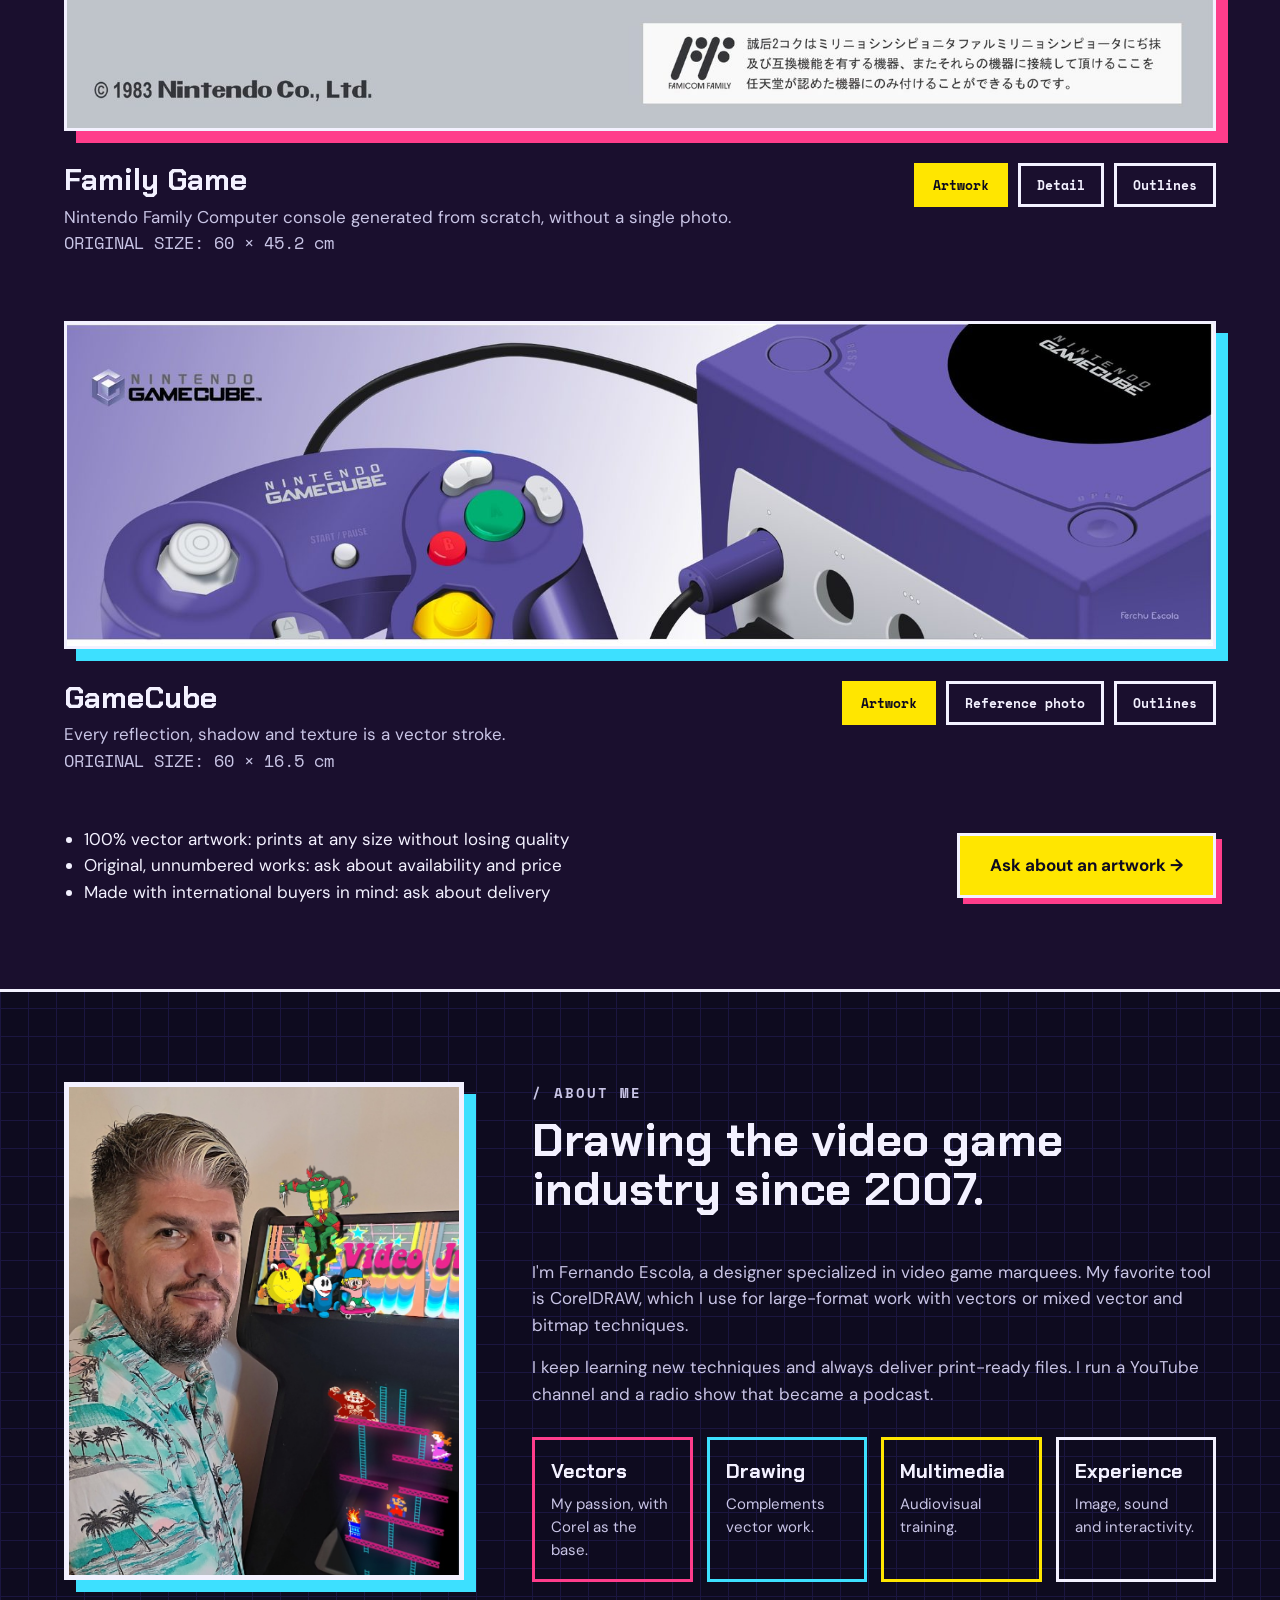
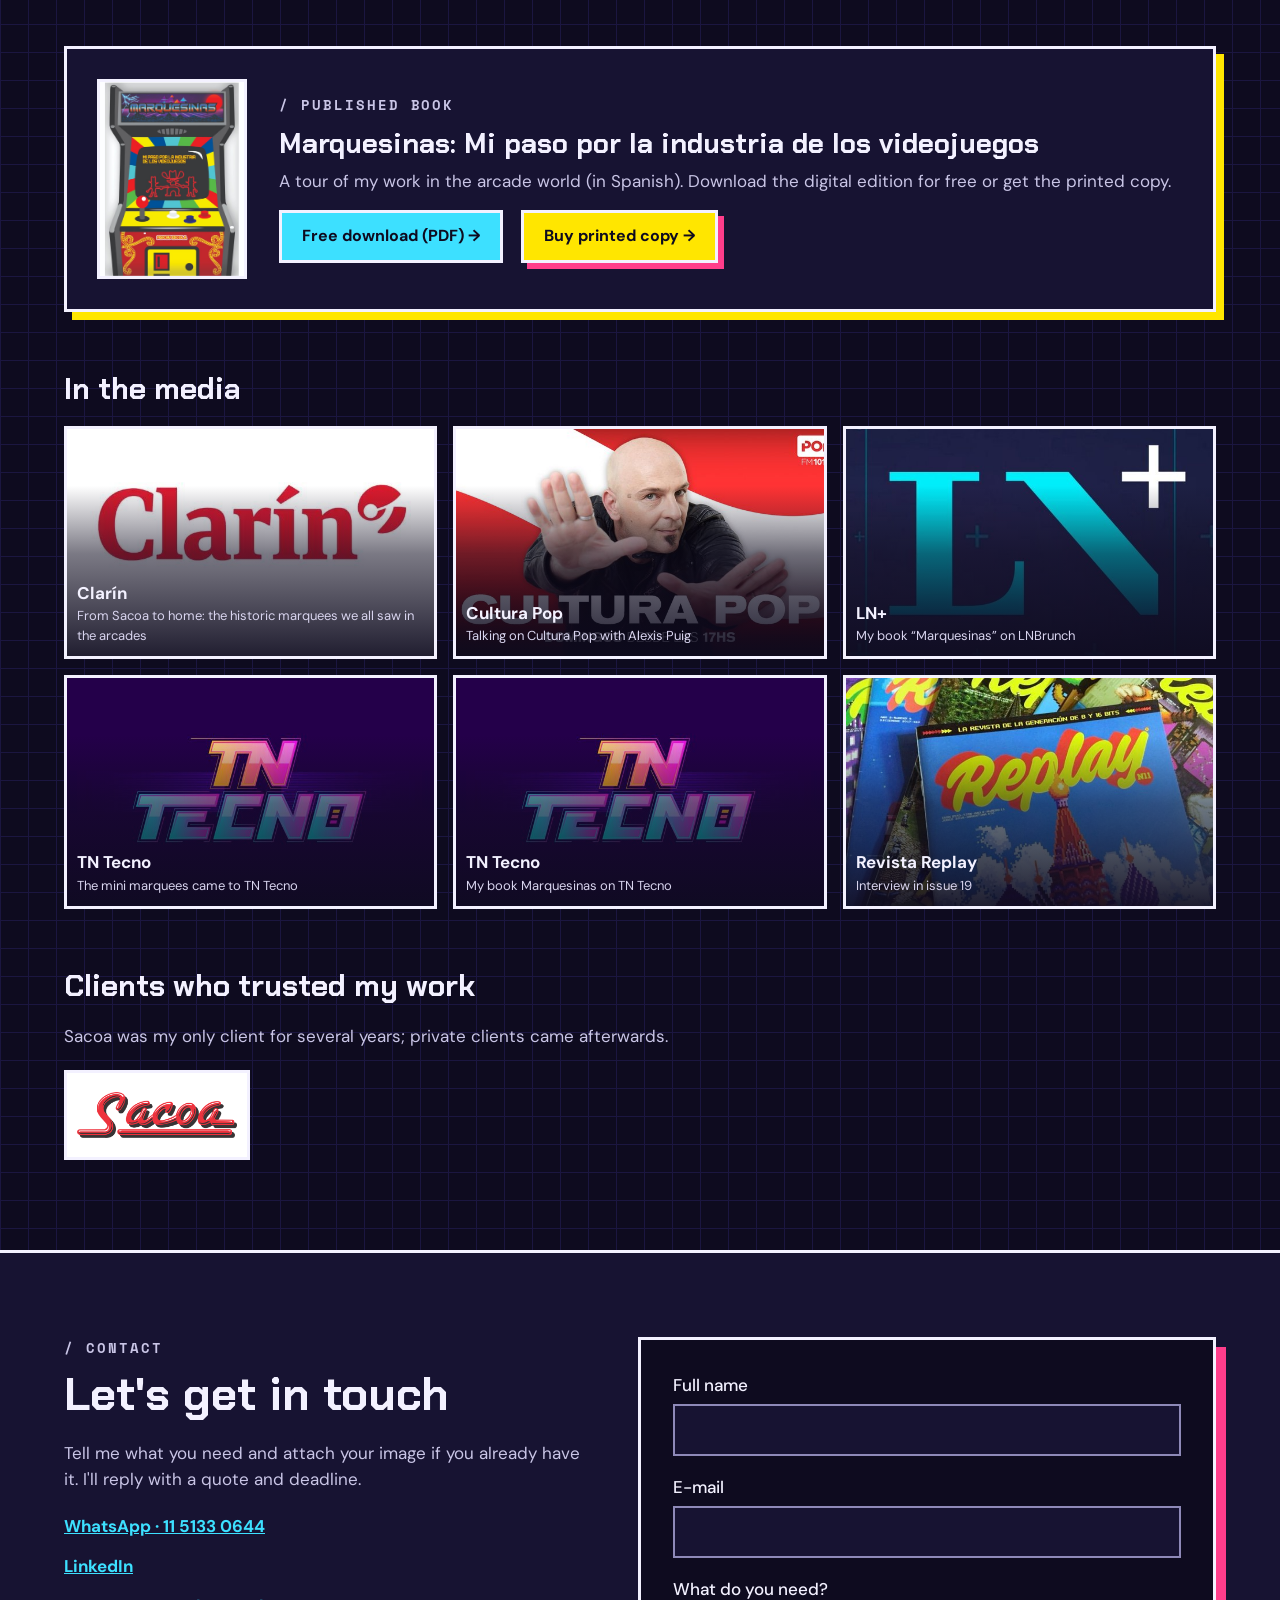
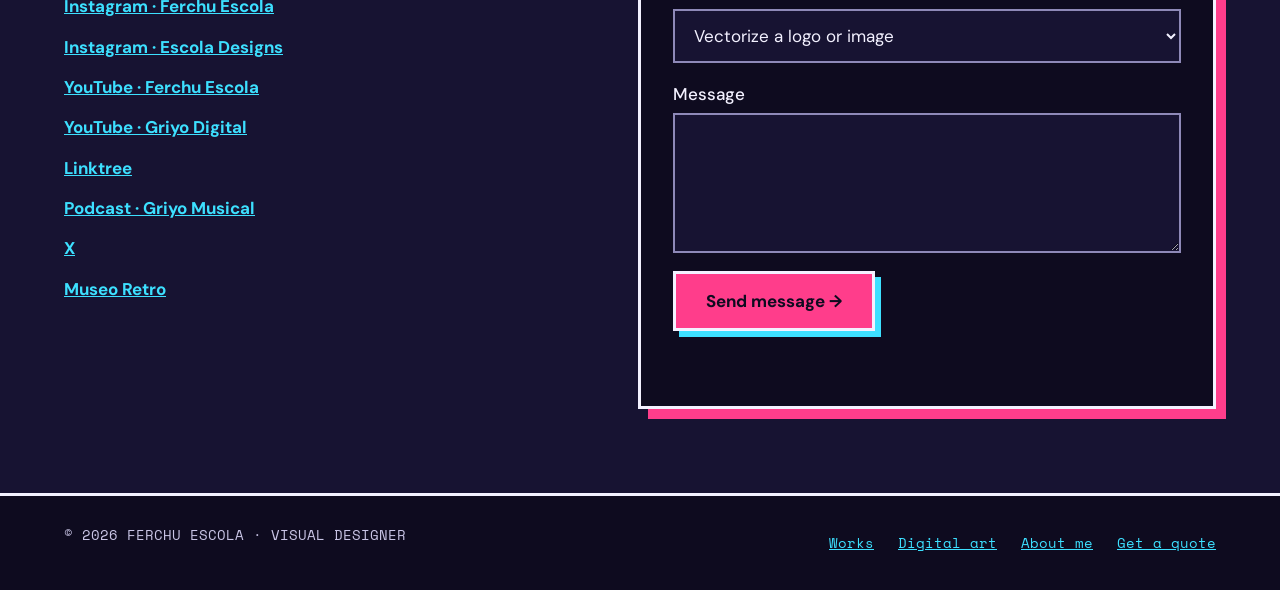
==== commit 059b6ffa: "Add files via upload" ====
--- a/public/index.html
+++ b/public/index.html
@@ -76,10 +76,14 @@
       <button type="button" data-filter="marquees" aria-pressed="false" data-i18n="filter.marquees"></button>
       <button type="button" data-filter="logos" aria-pressed="false" data-i18n="filter.logos"></button>
       <button type="button" data-filter="tablet" aria-pressed="false" data-i18n="filter.tablet"></button>
+      <button type="button" data-filter="flyers" aria-pressed="false" data-i18n="filter.flyers"></button>
+      <button type="button" data-filter="sacoa" aria-pressed="false" data-i18n="filter.sacoa"></button>
+      <button type="button" data-filter="particulares" aria-pressed="false" data-i18n="filter.clients"></button>
       <button type="button" data-filter="mixed" aria-pressed="false" data-i18n="filter.mixed"></button>
     </nav>
   </div>
   <div id="works-grid" class="grid3 works"></div>
+  <p class="more-row"><a id="sacoa-more" class="btn btn-yellow" href="sacoa.html" data-i18n="sacoa.more" hidden></a></p>
 
   <div class="ba">
     <div class="ba-head">
@@ -133,6 +137,7 @@
   <div id="media-grid" class="grid5"></div>
 
   <h3 class="sub" data-i18n="clients.title"></h3>
+  <p class="clients-note" data-i18n="clients.note"></p>
   <div id="clients-grid" class="logos"></div>
 </section>
 
--- a/public/style.css
+++ b/public/style.css
@@ -210,3 +210,30 @@
   .btn{padding:14px 22px}
 }
 @media (prefers-reduced-motion:reduce){html{scroll-behavior:auto}.btn{transition:none}}
+
+/* Logos: vista previa 20% más chica sobre fondo claro; la imagen es PNG transparente */
+.ph.is-logo{padding:28px 0}
+.ph.is-logo img{width:80%;margin:0 auto}
+/* Medios con imagen */
+.media-item{position:relative;overflow:hidden}
+.media-item.has-photo img{position:absolute;inset:0;width:100%;height:100%;object-fit:cover}
+.media-item.has-photo.fit-contain{background:#fff}
+.media-item.has-photo.fit-contain img{object-fit:contain;padding:14px 14px 56px}
+.media-item.has-photo::before{content:'';position:absolute;inset:0;background:linear-gradient(to top,rgba(14,11,31,.92) 0%,rgba(14,11,31,.55) 45%,rgba(14,11,31,0) 75%);z-index:1}
+.media-item.has-photo>span{position:relative;z-index:2}
+.media-item.has-photo small{color:#d8d4ee}
+
+.clients-note{color:var(--muted);margin:0 0 20px}
+
+/* Página de Sacoa */
+[hidden]{display:none!important}
+.more-row{margin:8px 0 0}
+a.logo-item{color:var(--dark);text-decoration:none}
+a.logo-item:hover{box-shadow:6px 6px 0 var(--pink)}
+.page-top{display:flex;flex-wrap:wrap;gap:12px 24px;align-items:center;justify-content:space-between;padding:14px var(--pad);background:var(--bg);border-bottom:3px solid var(--ink)}
+.sacoa-hero{display:flex;flex-wrap:wrap;gap:28px 48px;align-items:center}
+.sacoa-hero .lead{max-width:60ch}
+.sacoa-logo{background:#fff;border:3px solid var(--ink);box-shadow:8px 8px 0 var(--pink);padding:20px 28px}
+.sacoa-logo img{display:block;max-height:90px;width:auto}
+.sub-text{max-width:60ch;color:var(--muted);margin-bottom:32px}
+.cta-band{text-align:center}
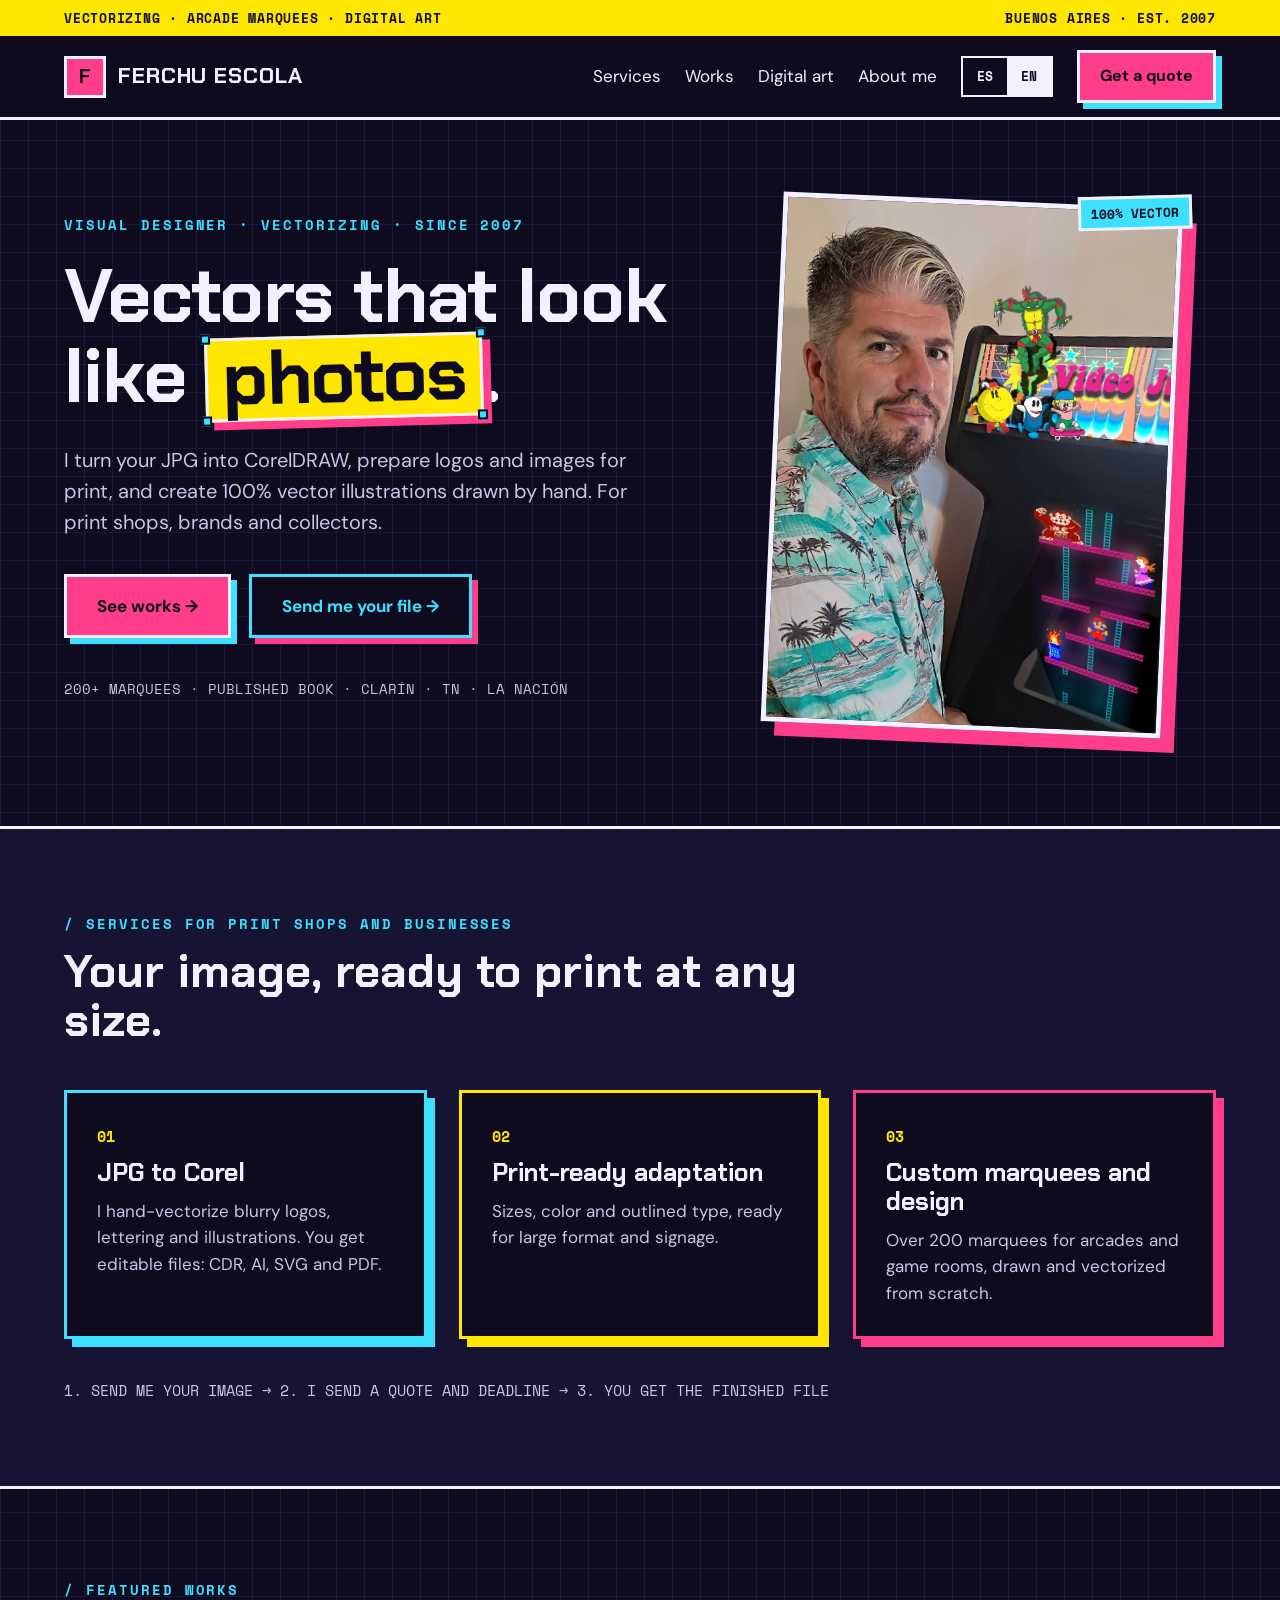
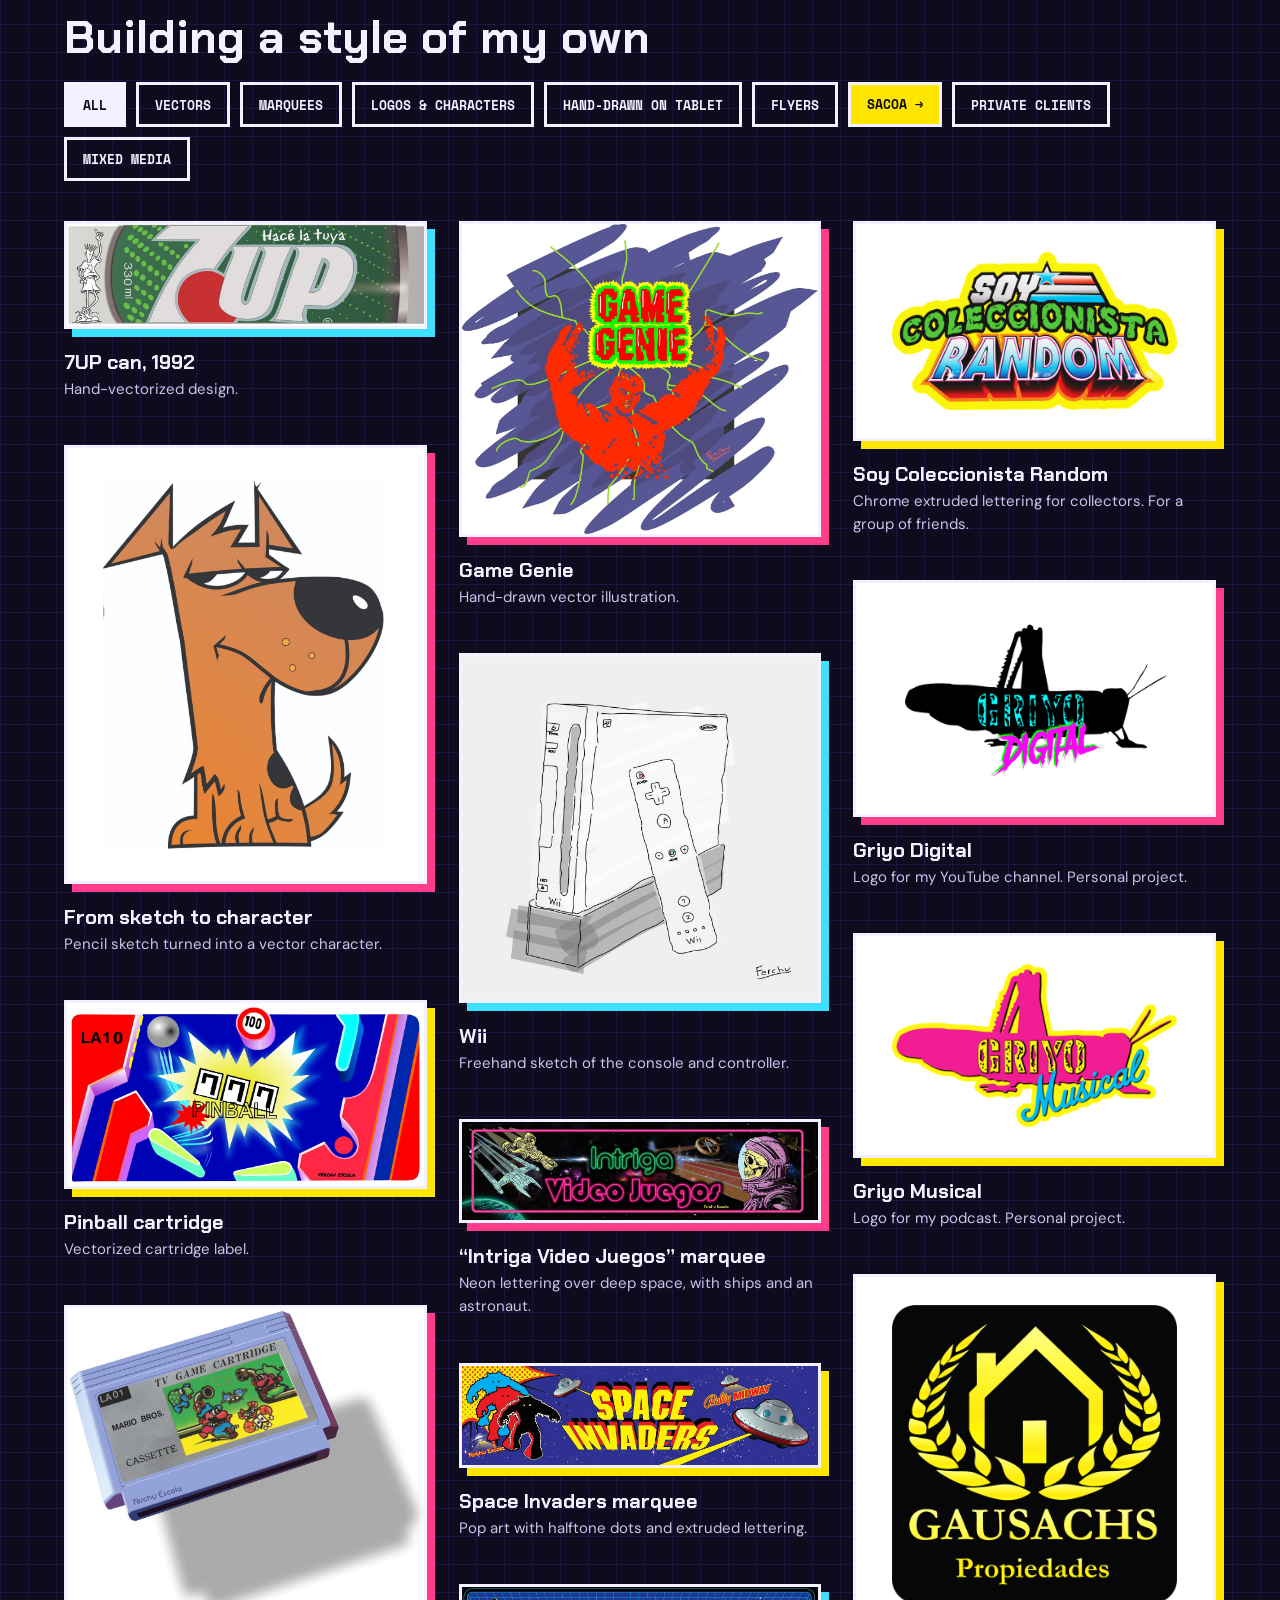
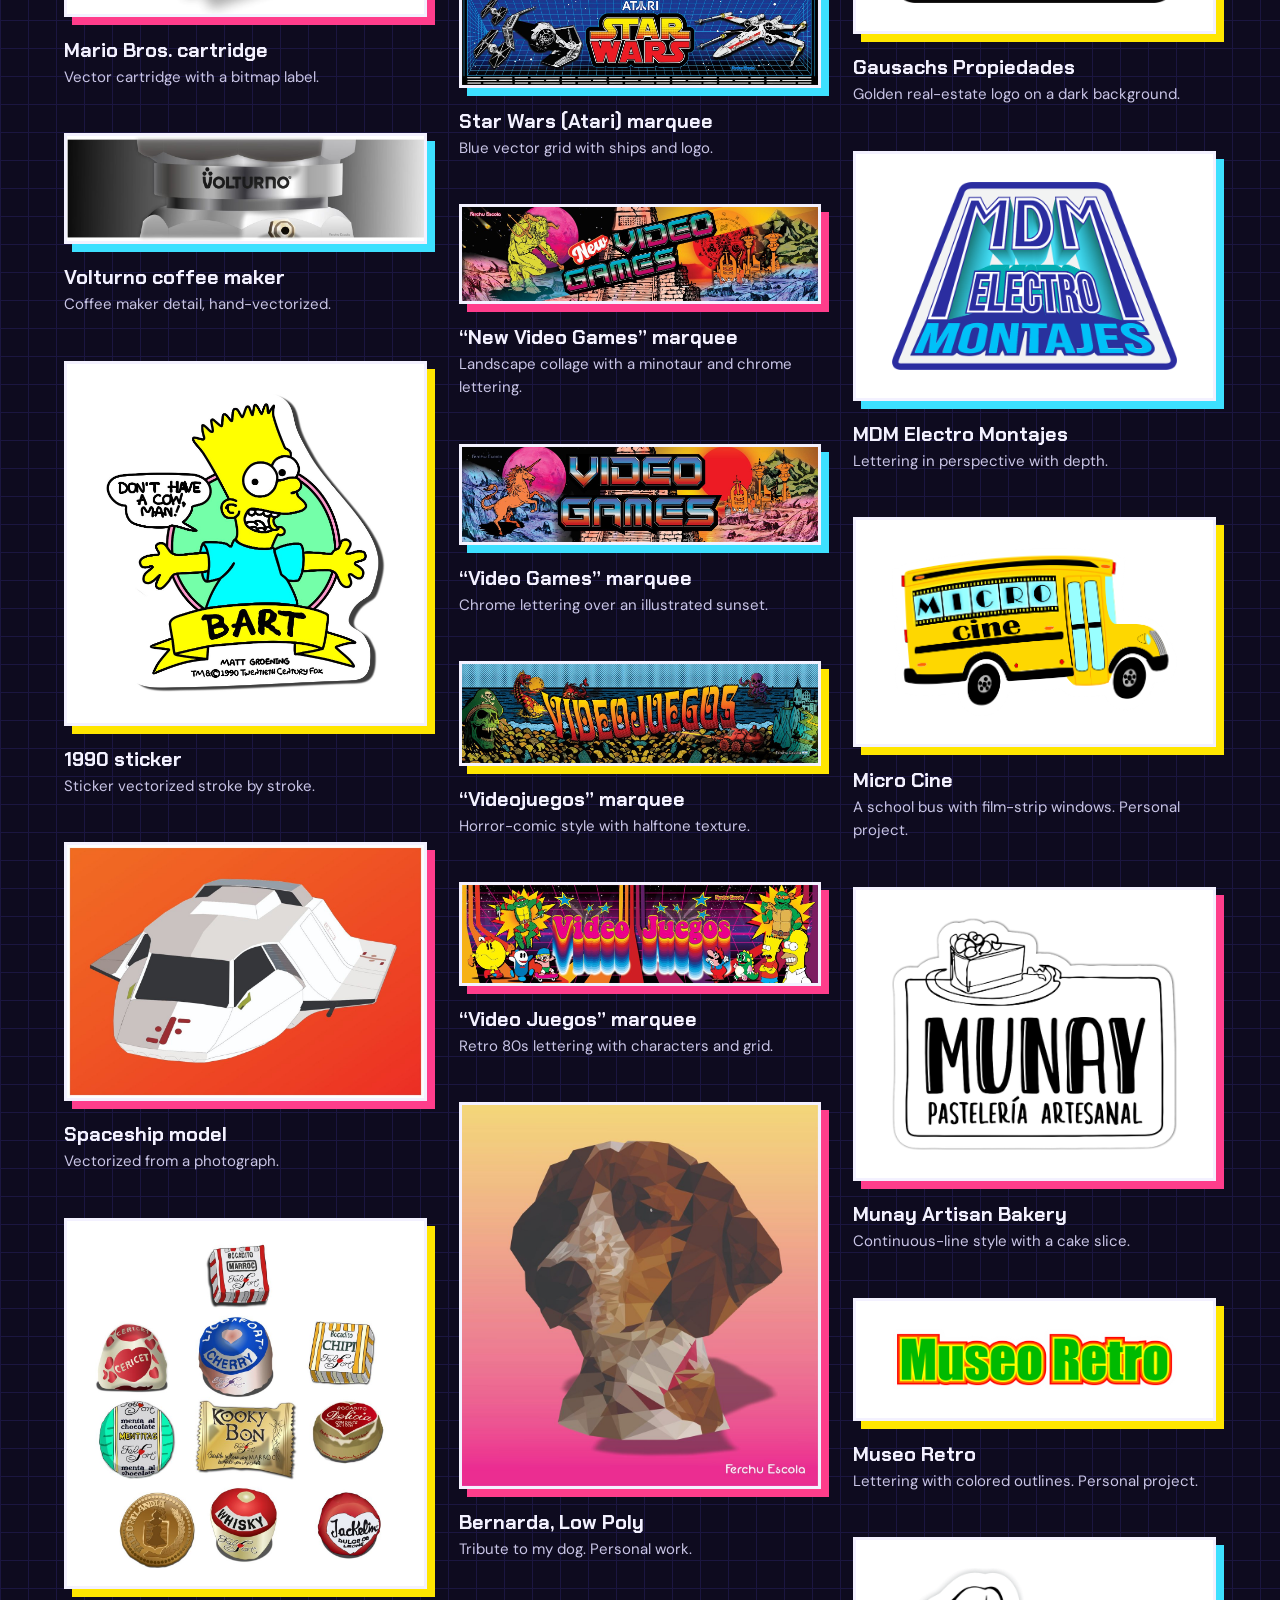
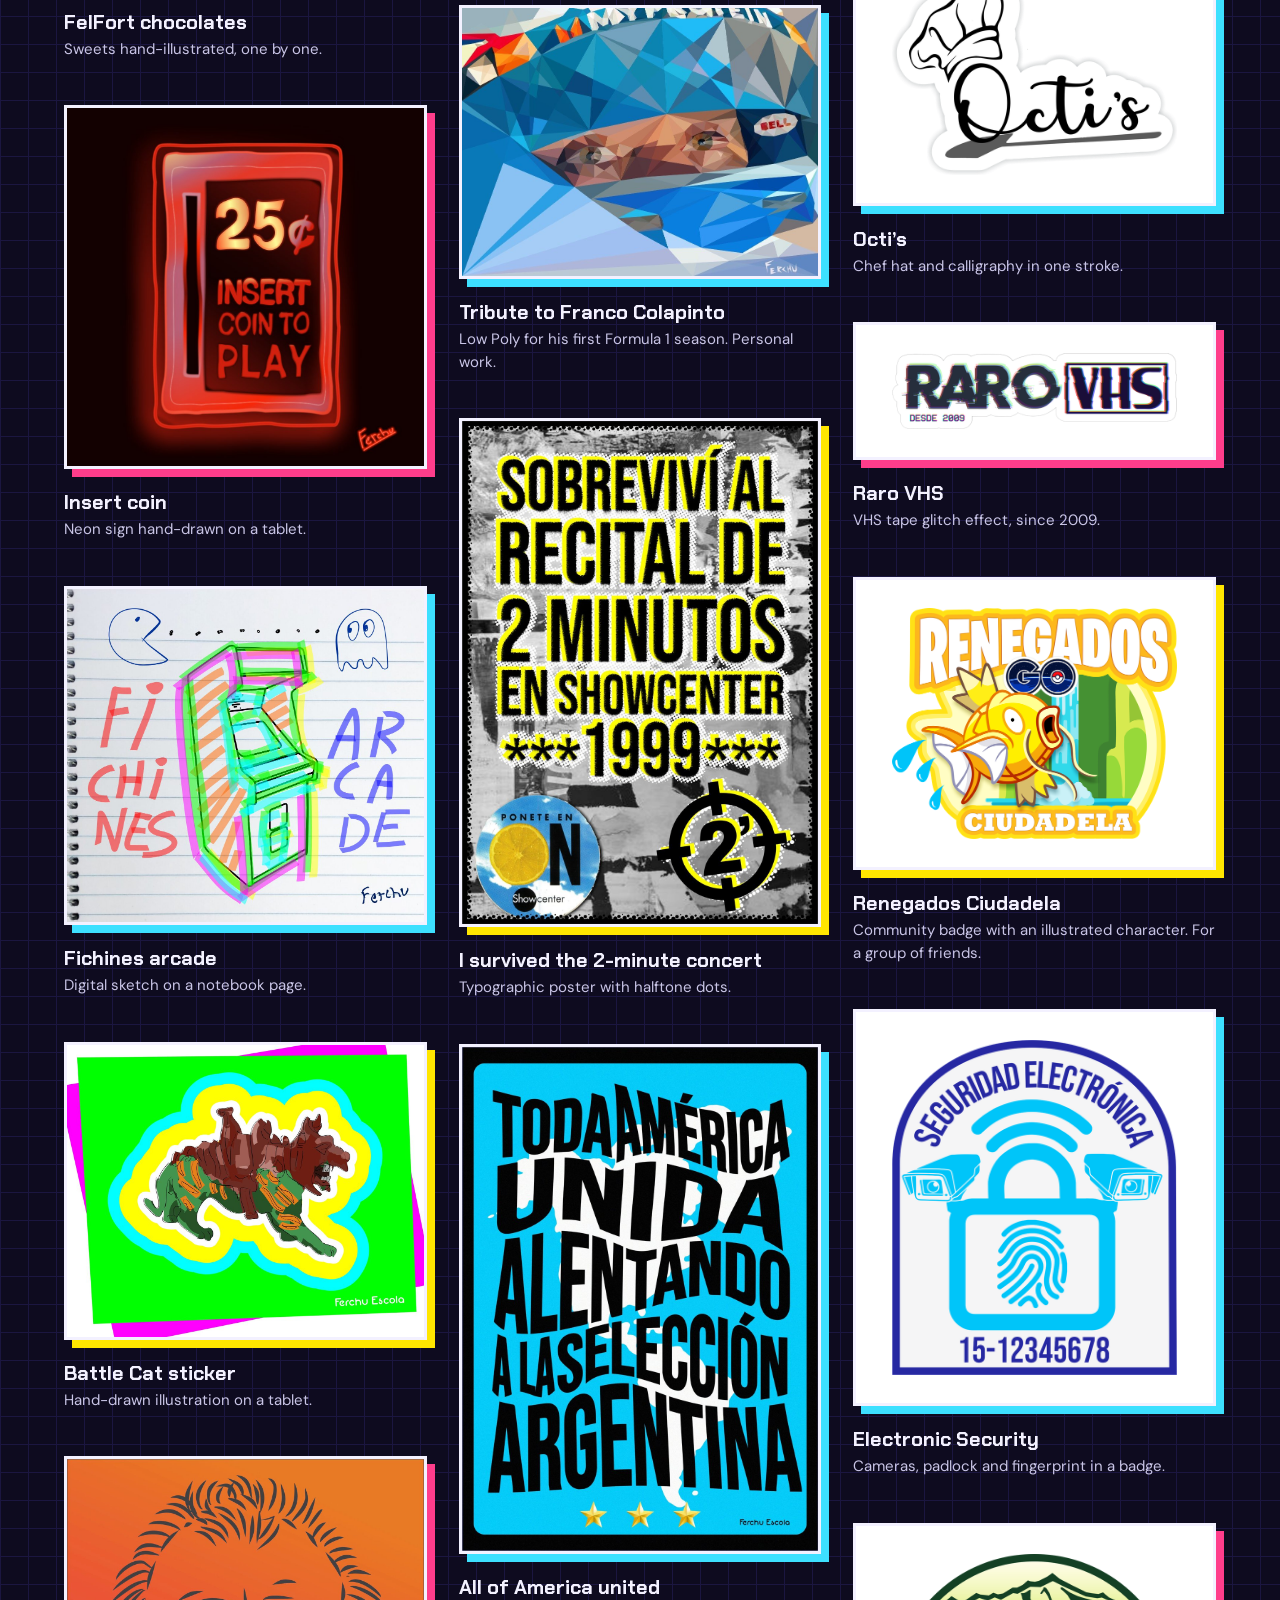
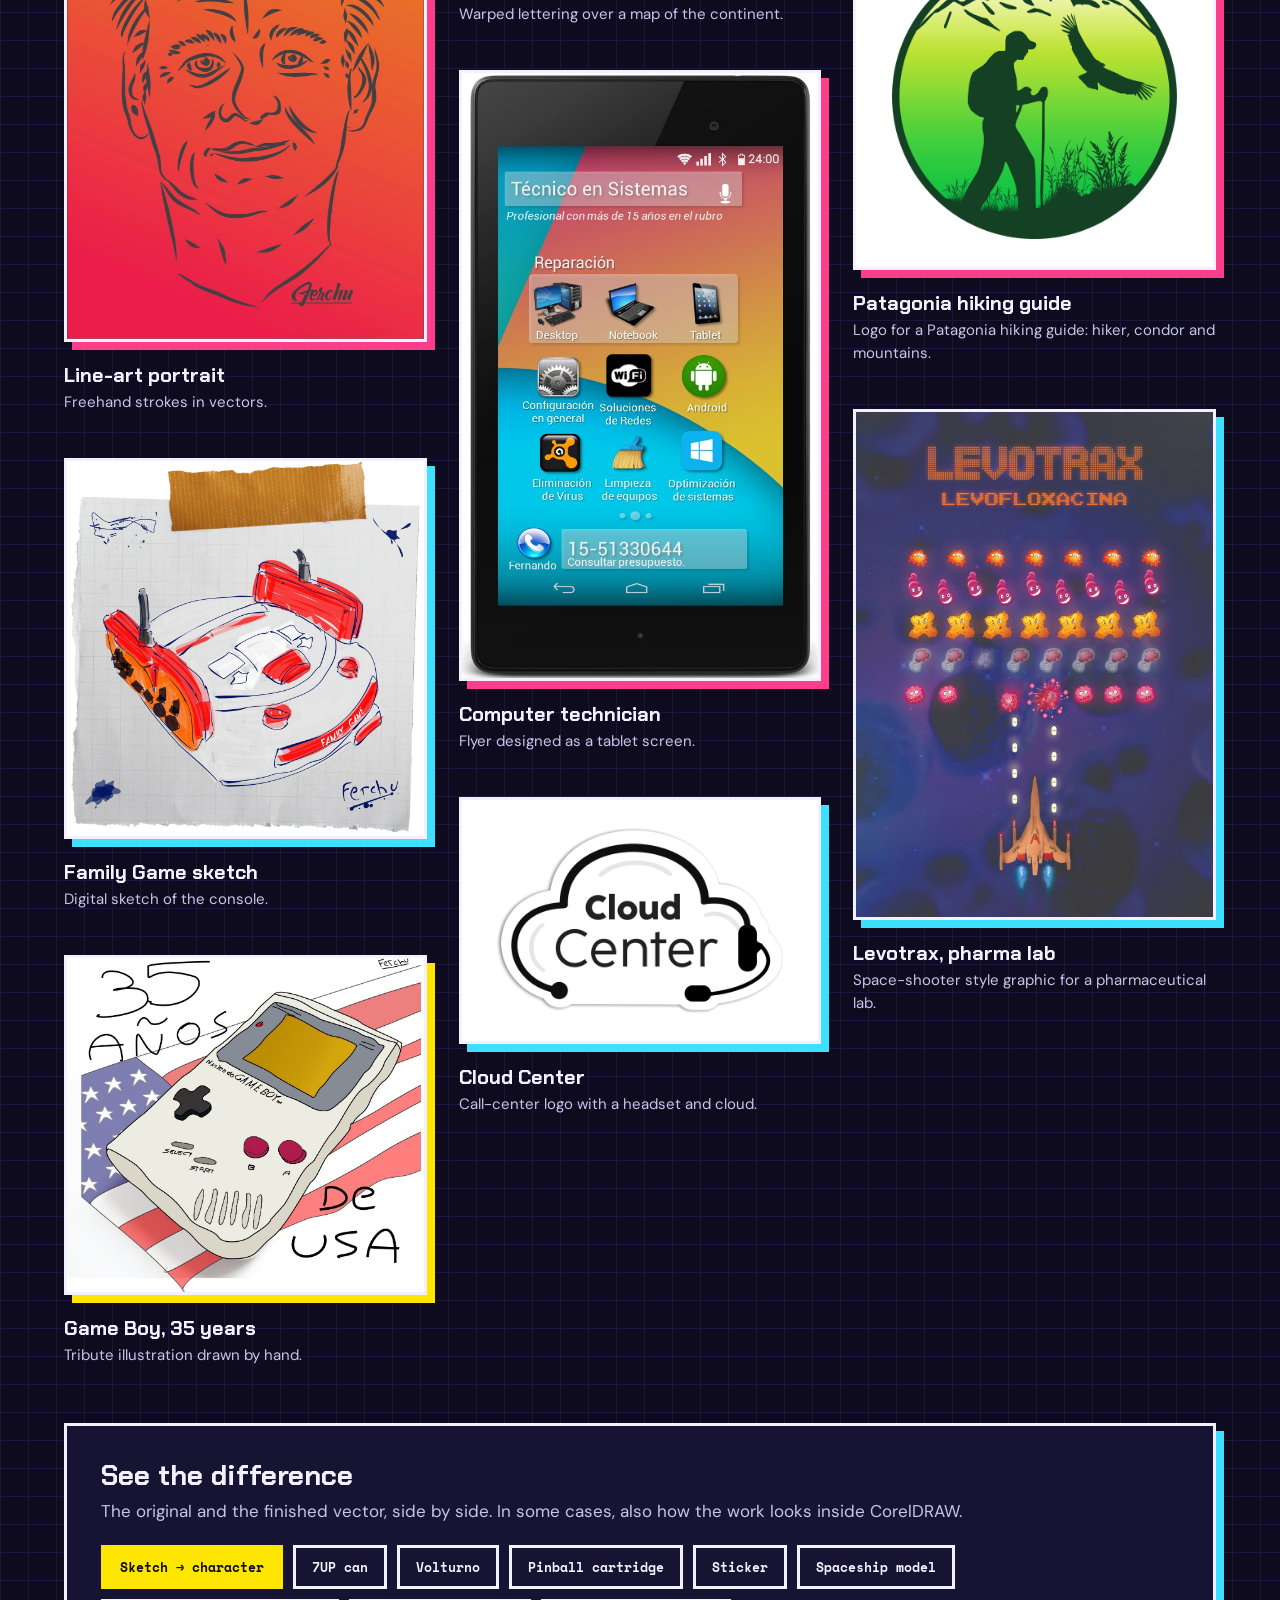
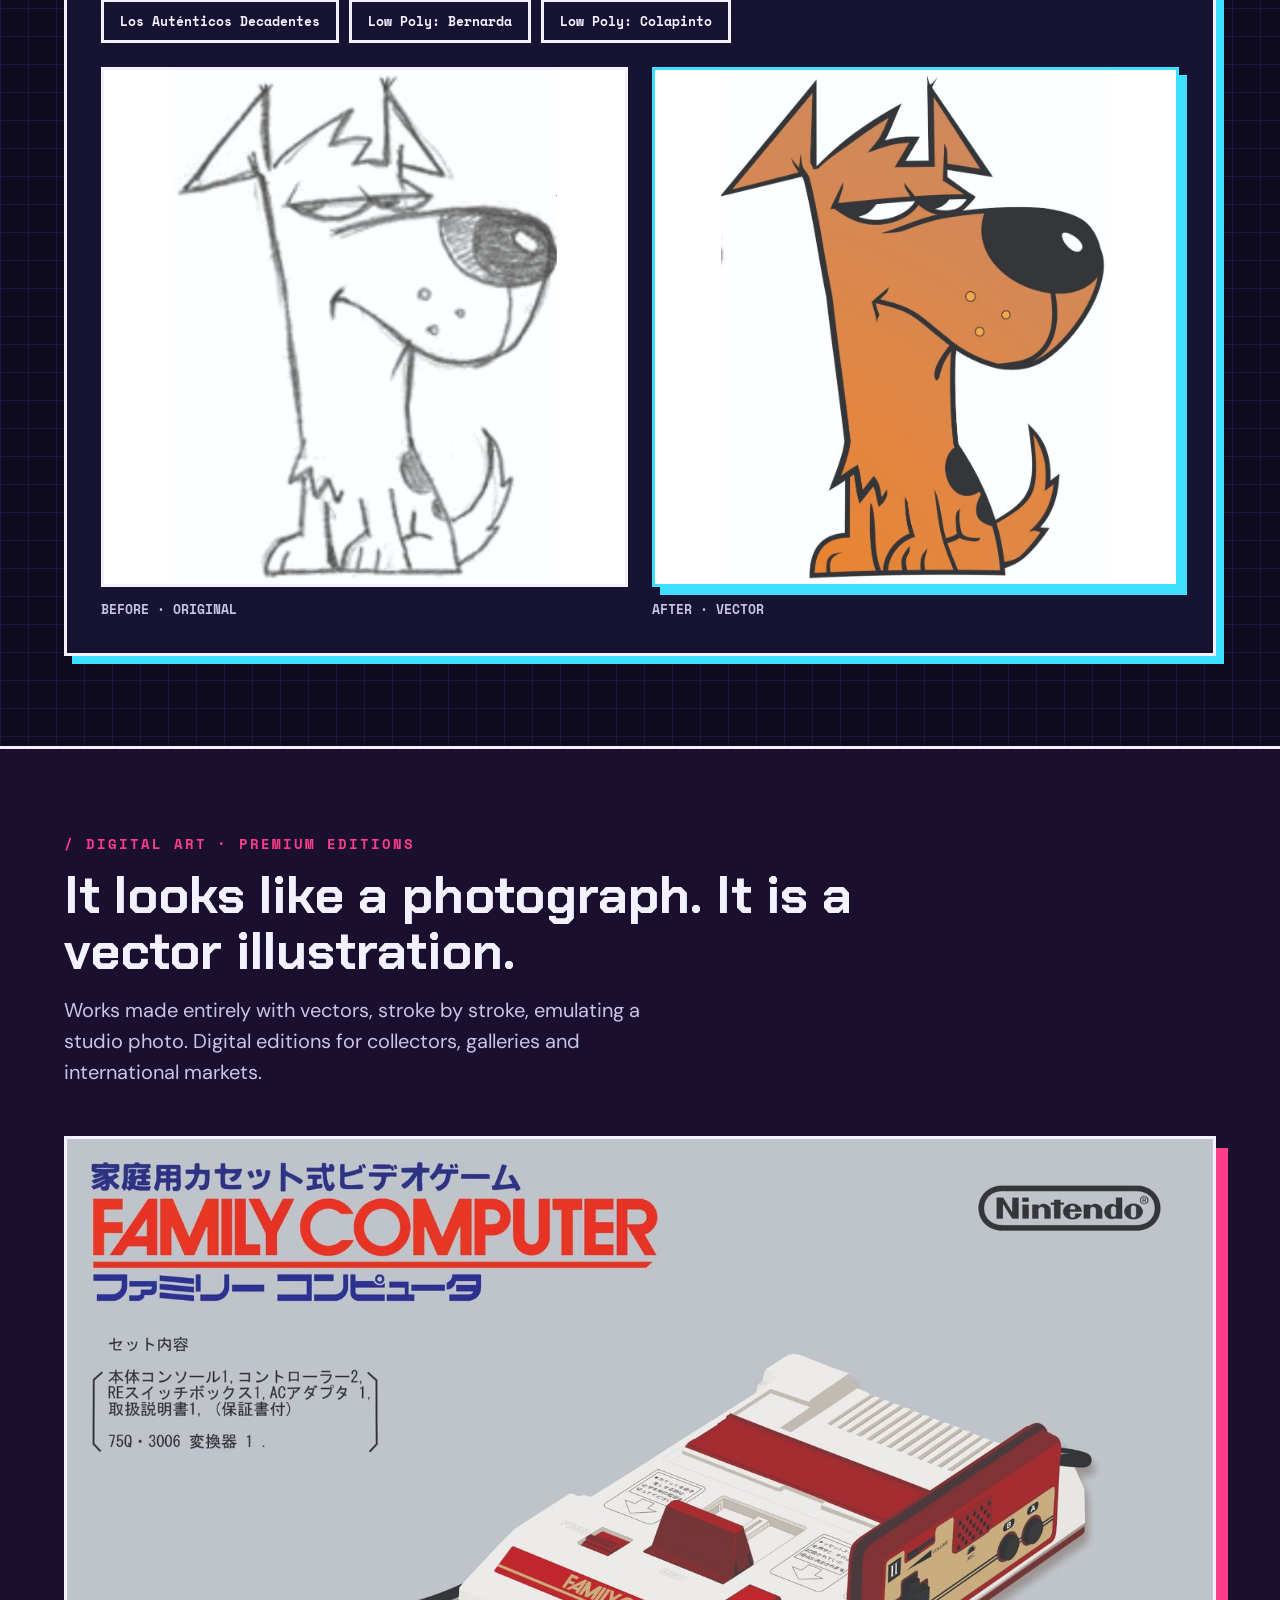
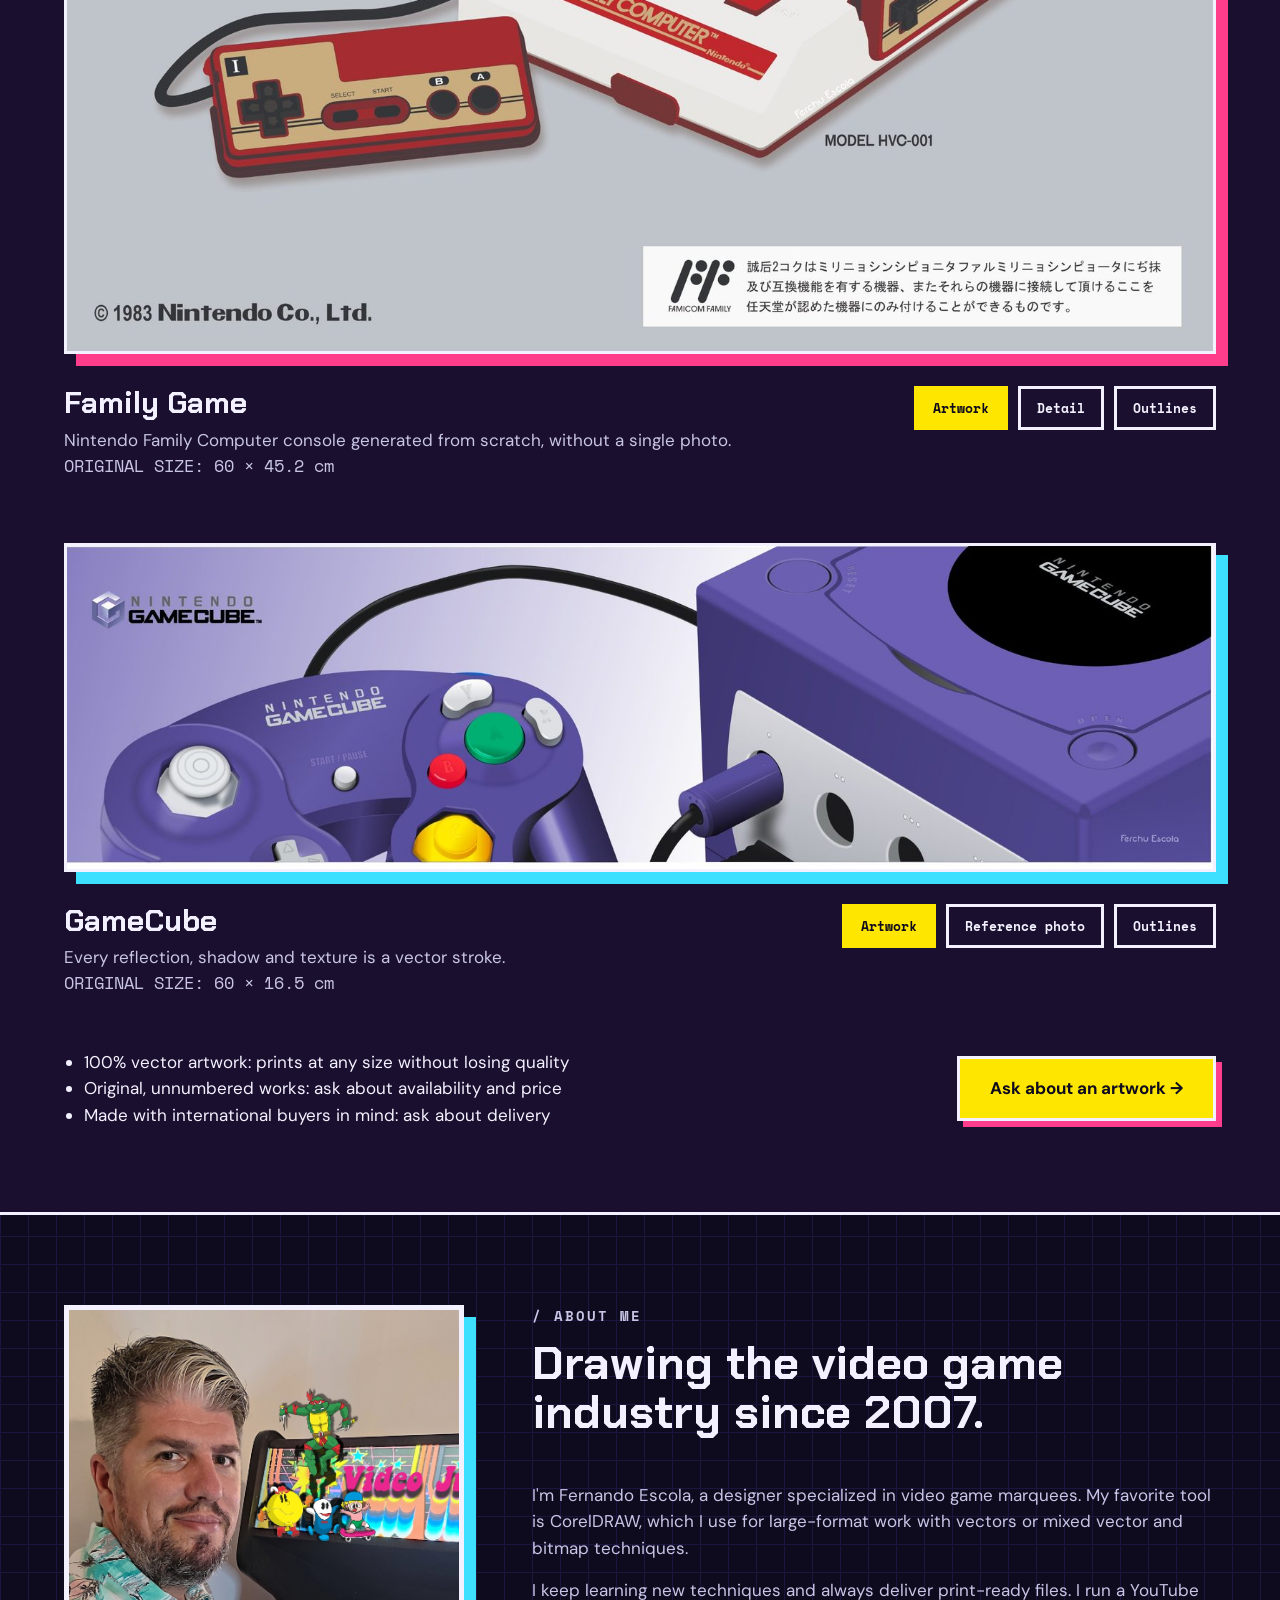
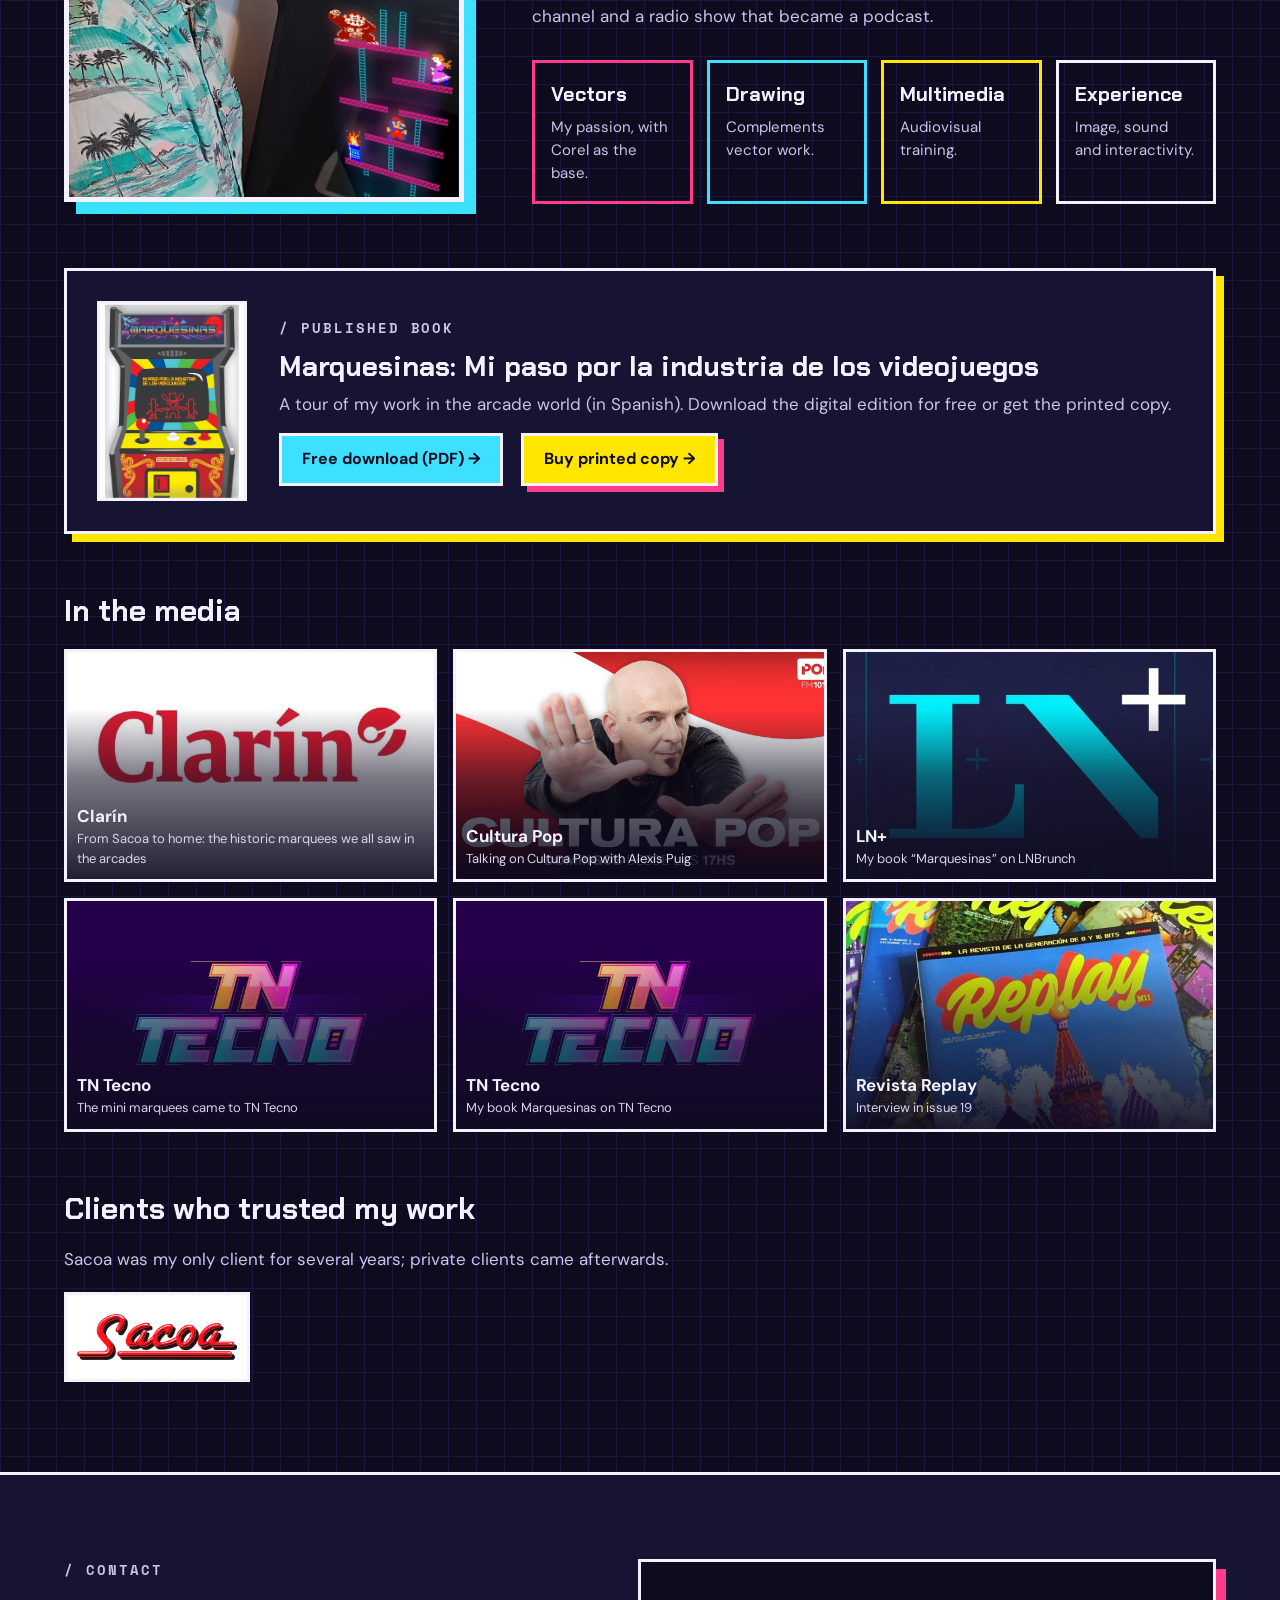
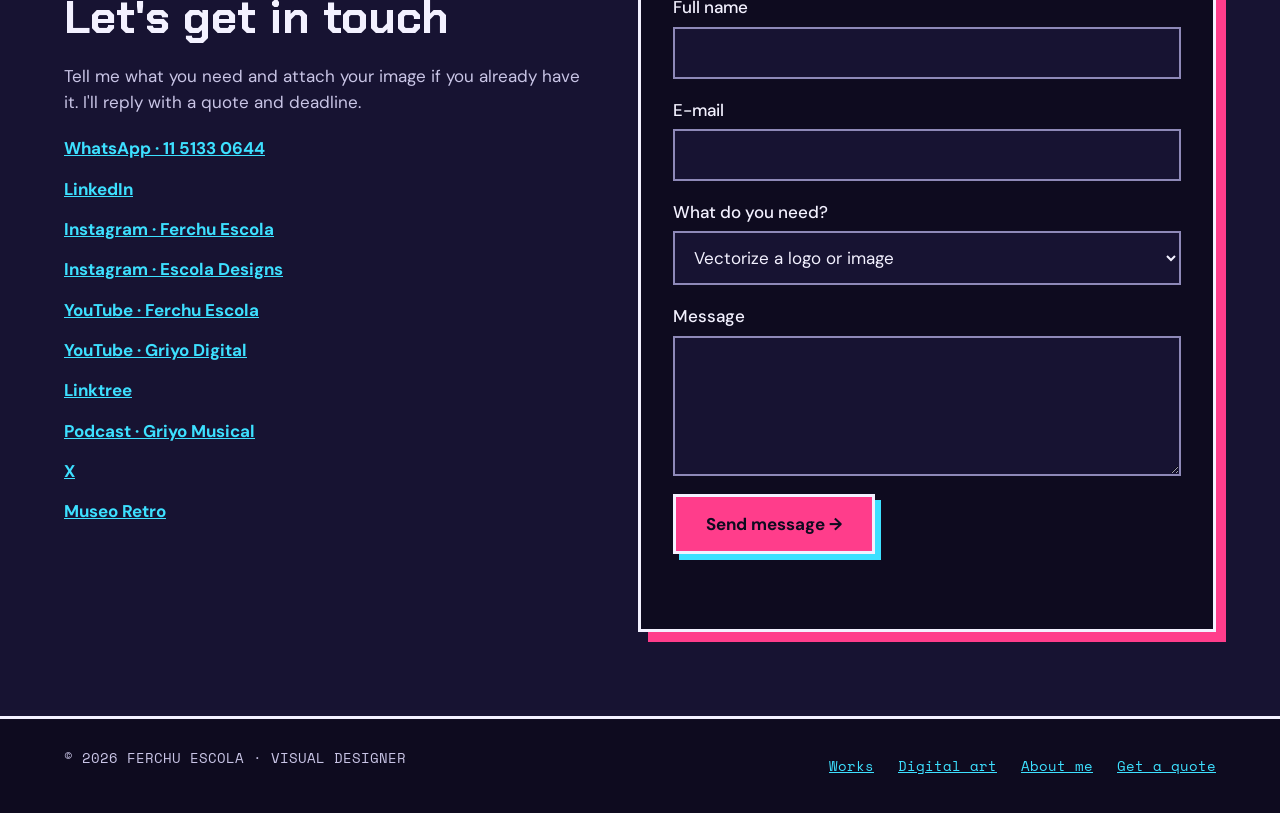
==== commit d7fe06f7: "update" ====
--- a/public/index.html
+++ b/public/index.html
@@ -77,13 +77,12 @@
       <button type="button" data-filter="logos" aria-pressed="false" data-i18n="filter.logos"></button>
       <button type="button" data-filter="tablet" aria-pressed="false" data-i18n="filter.tablet"></button>
       <button type="button" data-filter="flyers" aria-pressed="false" data-i18n="filter.flyers"></button>
-      <button type="button" data-filter="sacoa" aria-pressed="false" data-i18n="filter.sacoa"></button>
+      <a class="filter-link" href="sacoa.html" data-i18n="filter.sacoa"></a>
       <button type="button" data-filter="particulares" aria-pressed="false" data-i18n="filter.clients"></button>
       <button type="button" data-filter="mixed" aria-pressed="false" data-i18n="filter.mixed"></button>
     </nav>
   </div>
   <div id="works-grid" class="grid3 works"></div>
-  <p class="more-row"><a id="sacoa-more" class="btn btn-yellow" href="sacoa.html" data-i18n="sacoa.more" hidden></a></p>
 
   <div class="ba">
     <div class="ba-head">
--- a/public/style.css
+++ b/public/style.css
@@ -237,3 +237,9 @@
 .sacoa-logo img{display:block;max-height:90px;width:auto}
 .sub-text{max-width:60ch;color:var(--muted);margin-bottom:32px}
 .cta-band{text-align:center}
+.filters a.filter-link{display:inline-flex;align-items:center;background:var(--yellow);color:var(--dark);border:3px solid var(--ink);padding:9px 16px;font-family:var(--mono);font-weight:700;font-size:13px;text-decoration:none;min-height:44px}
+.filters a.filter-link:hover{background:var(--ink)}
+.works.works-sm{column-count:4;column-gap:44px}
+@media (max-width:1100px){.works.works-sm{column-count:3}}
+@media (max-width:760px){.works.works-sm{column-count:2;column-gap:28px}}
+@media (max-width:480px){.works.works-sm{column-gap:20px}.works.works-sm .work{margin-bottom:32px}}
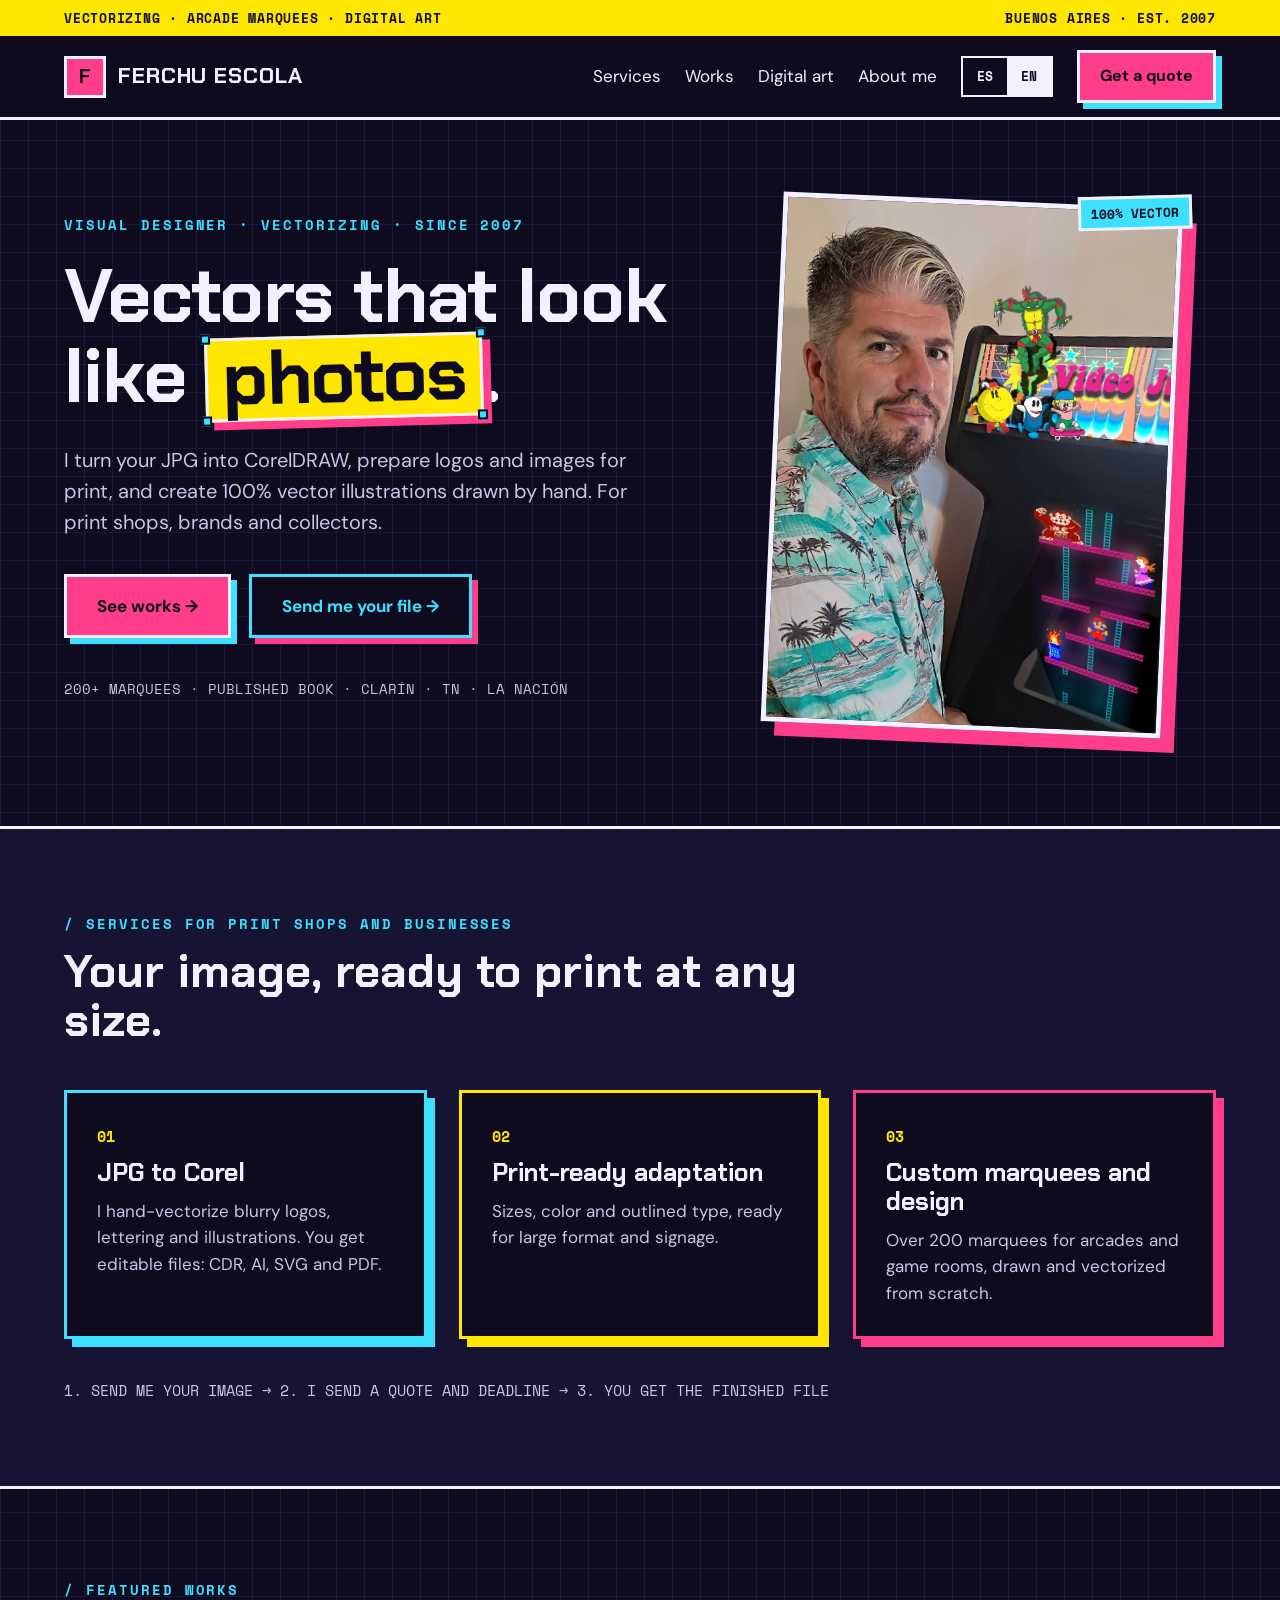
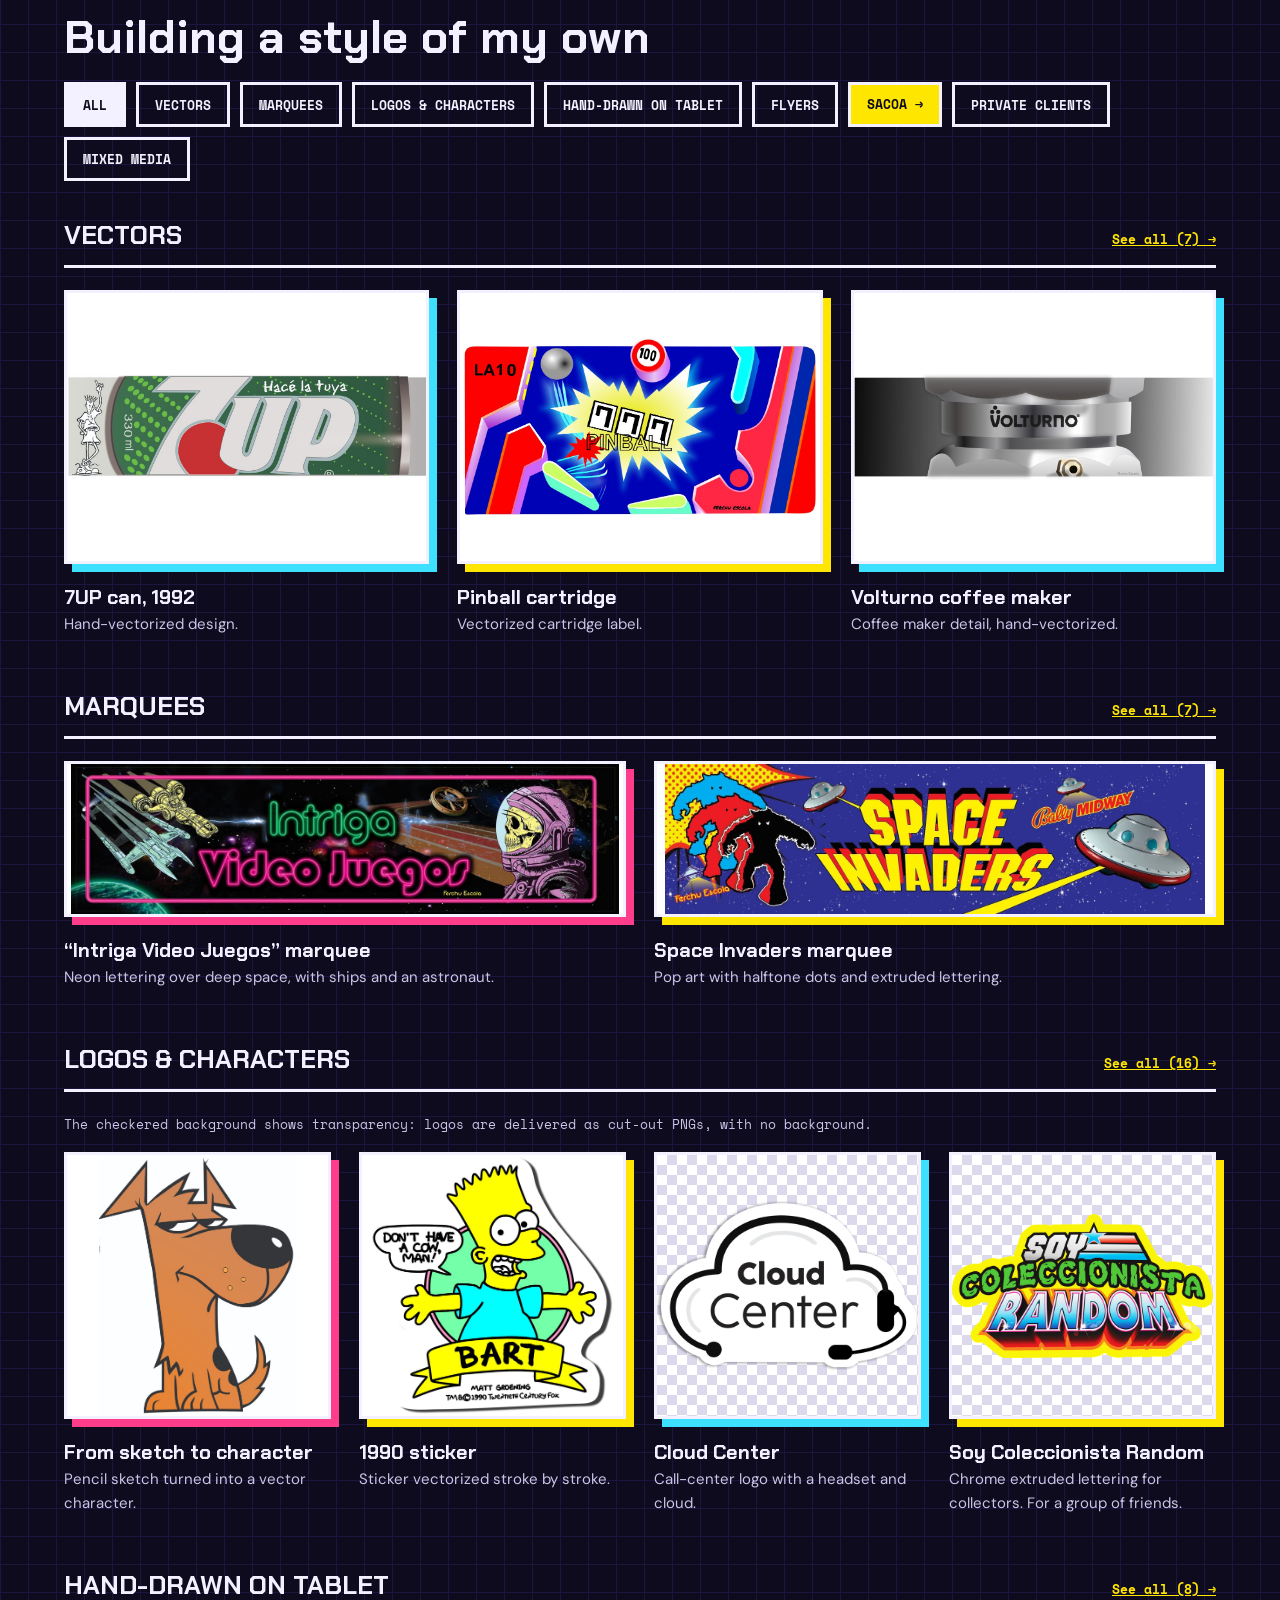
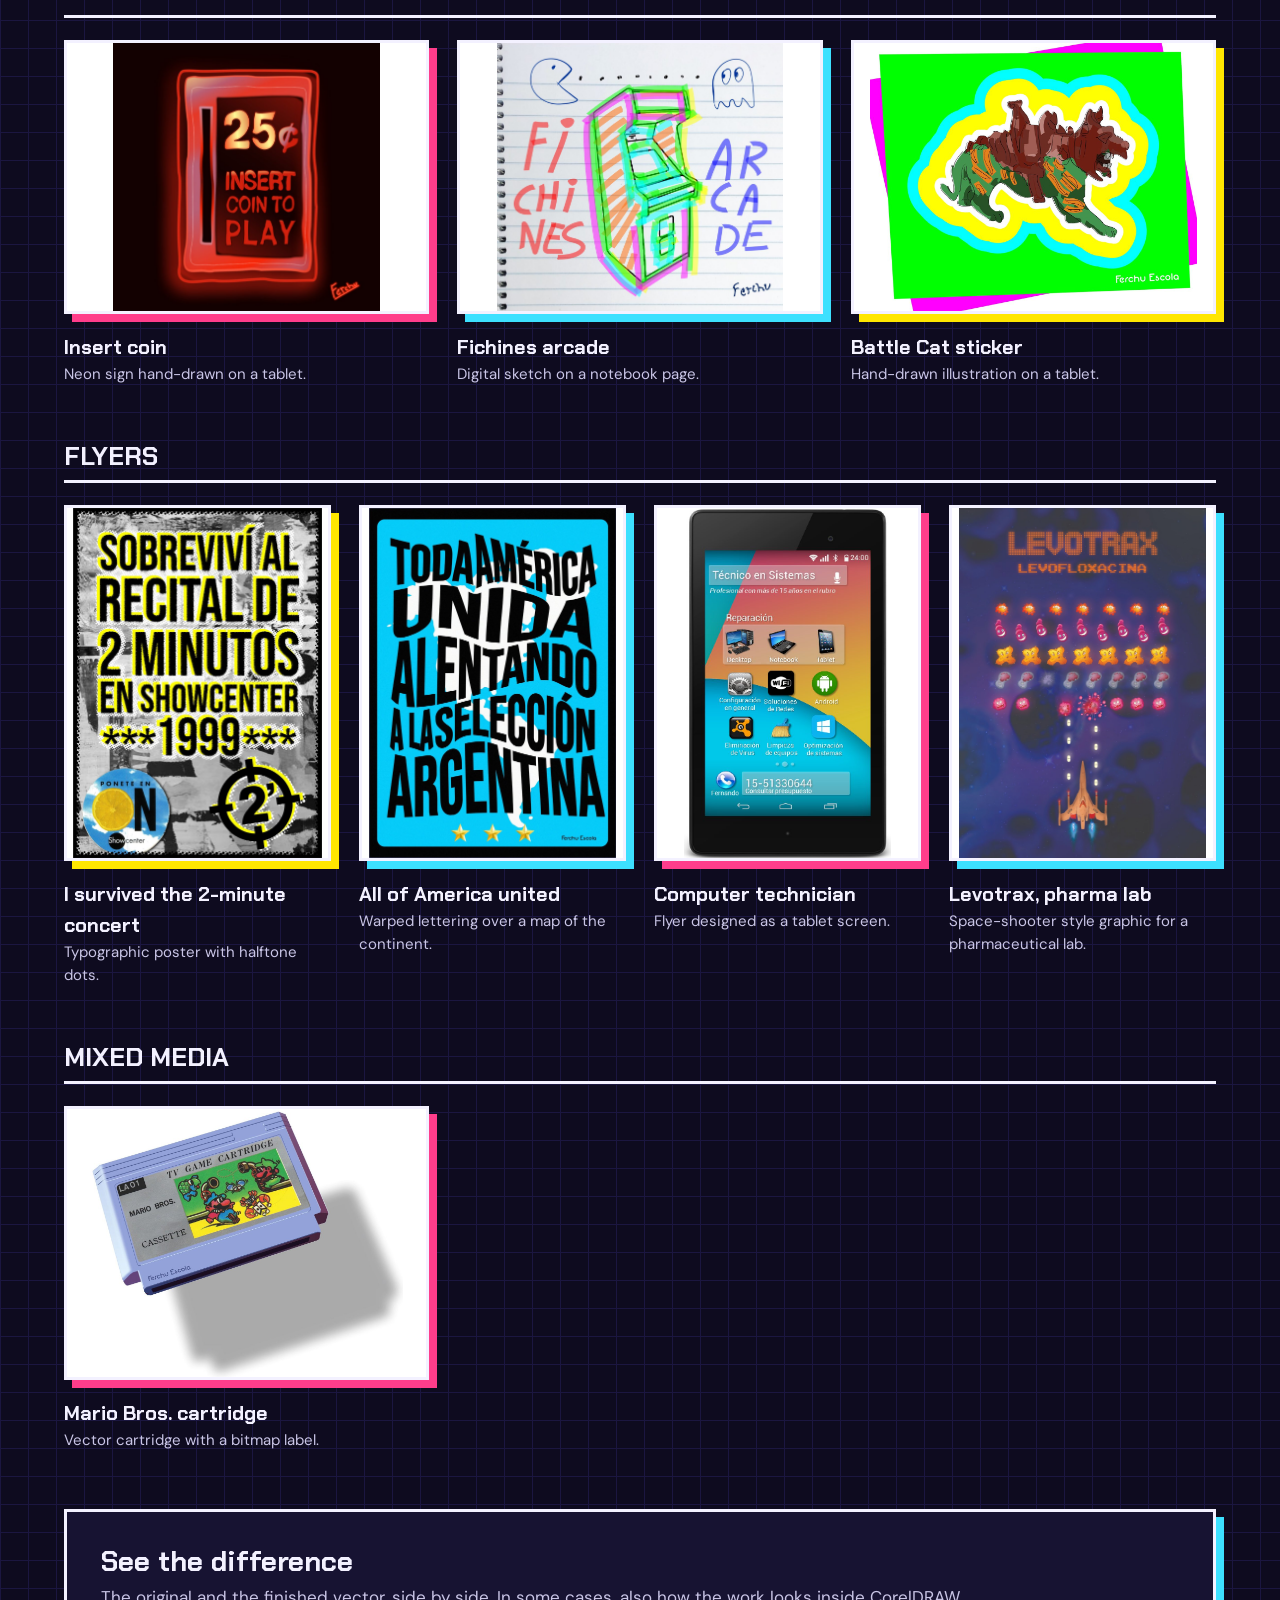
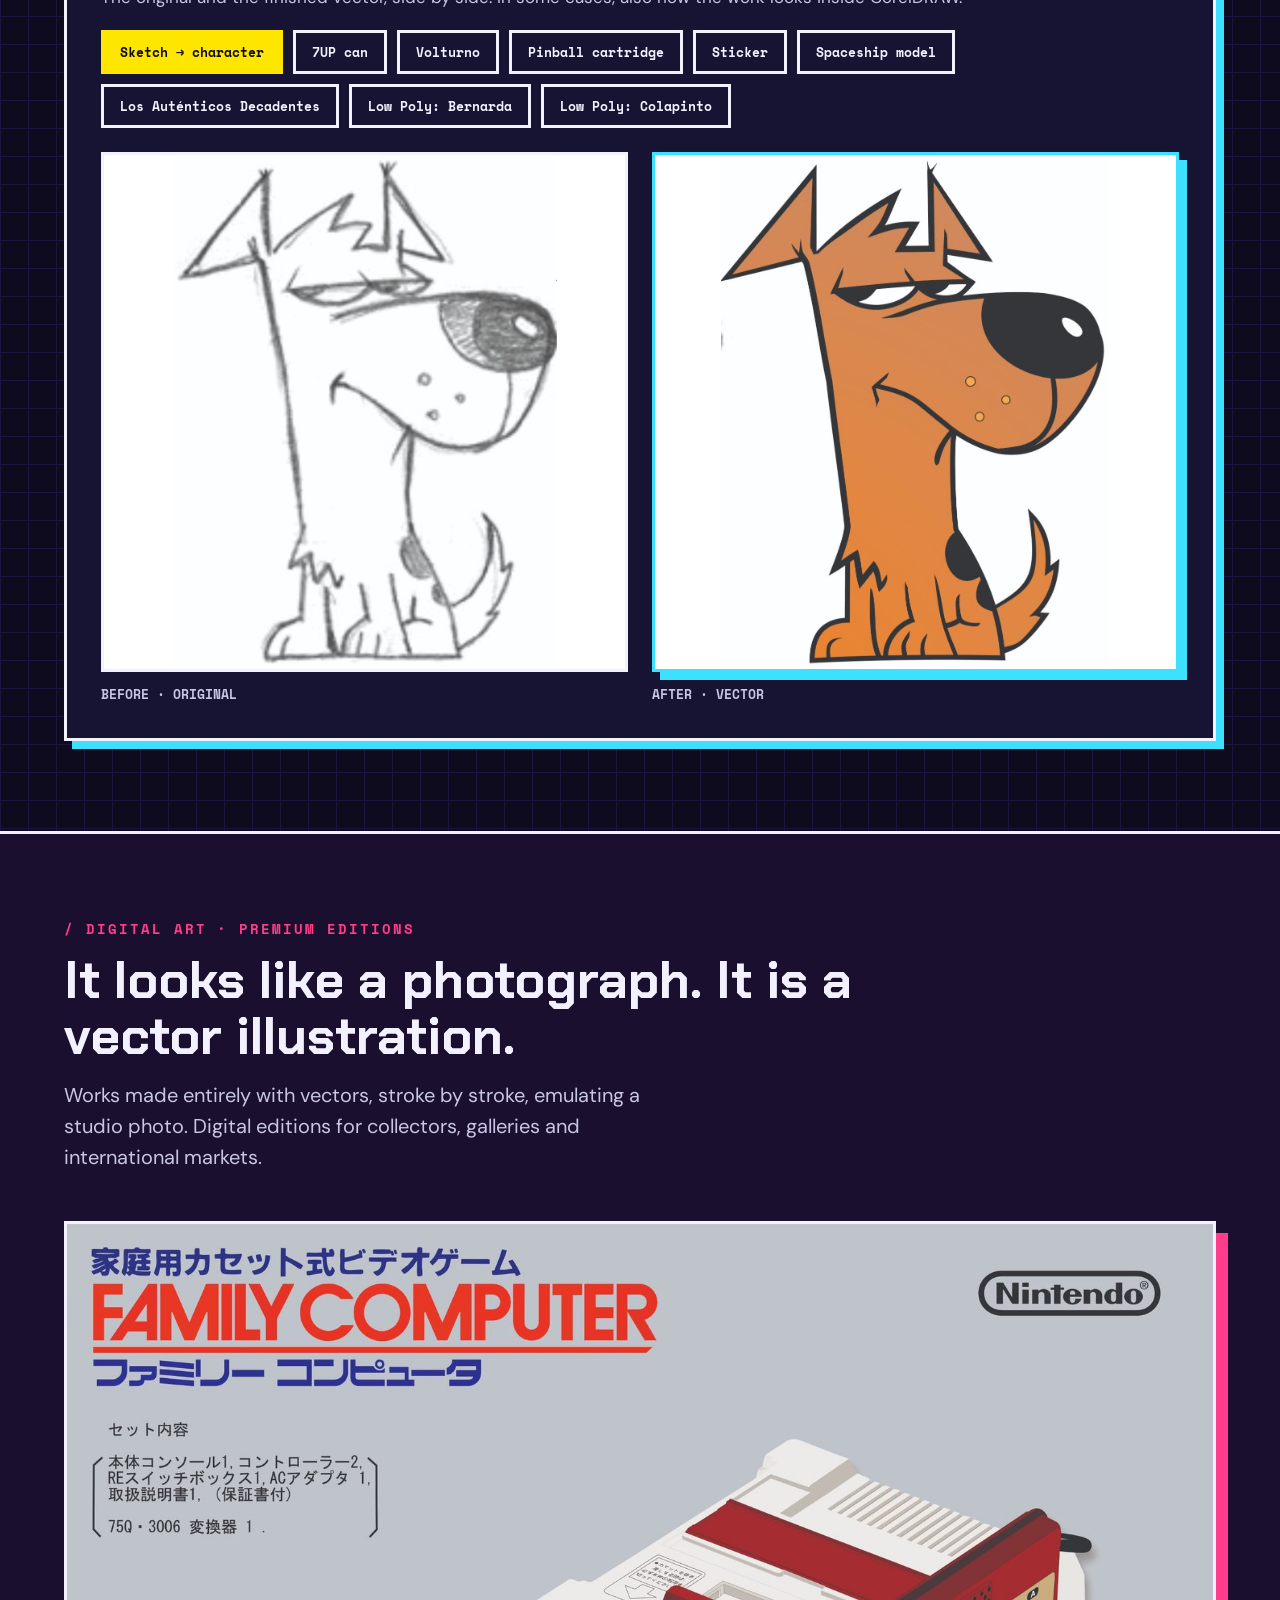
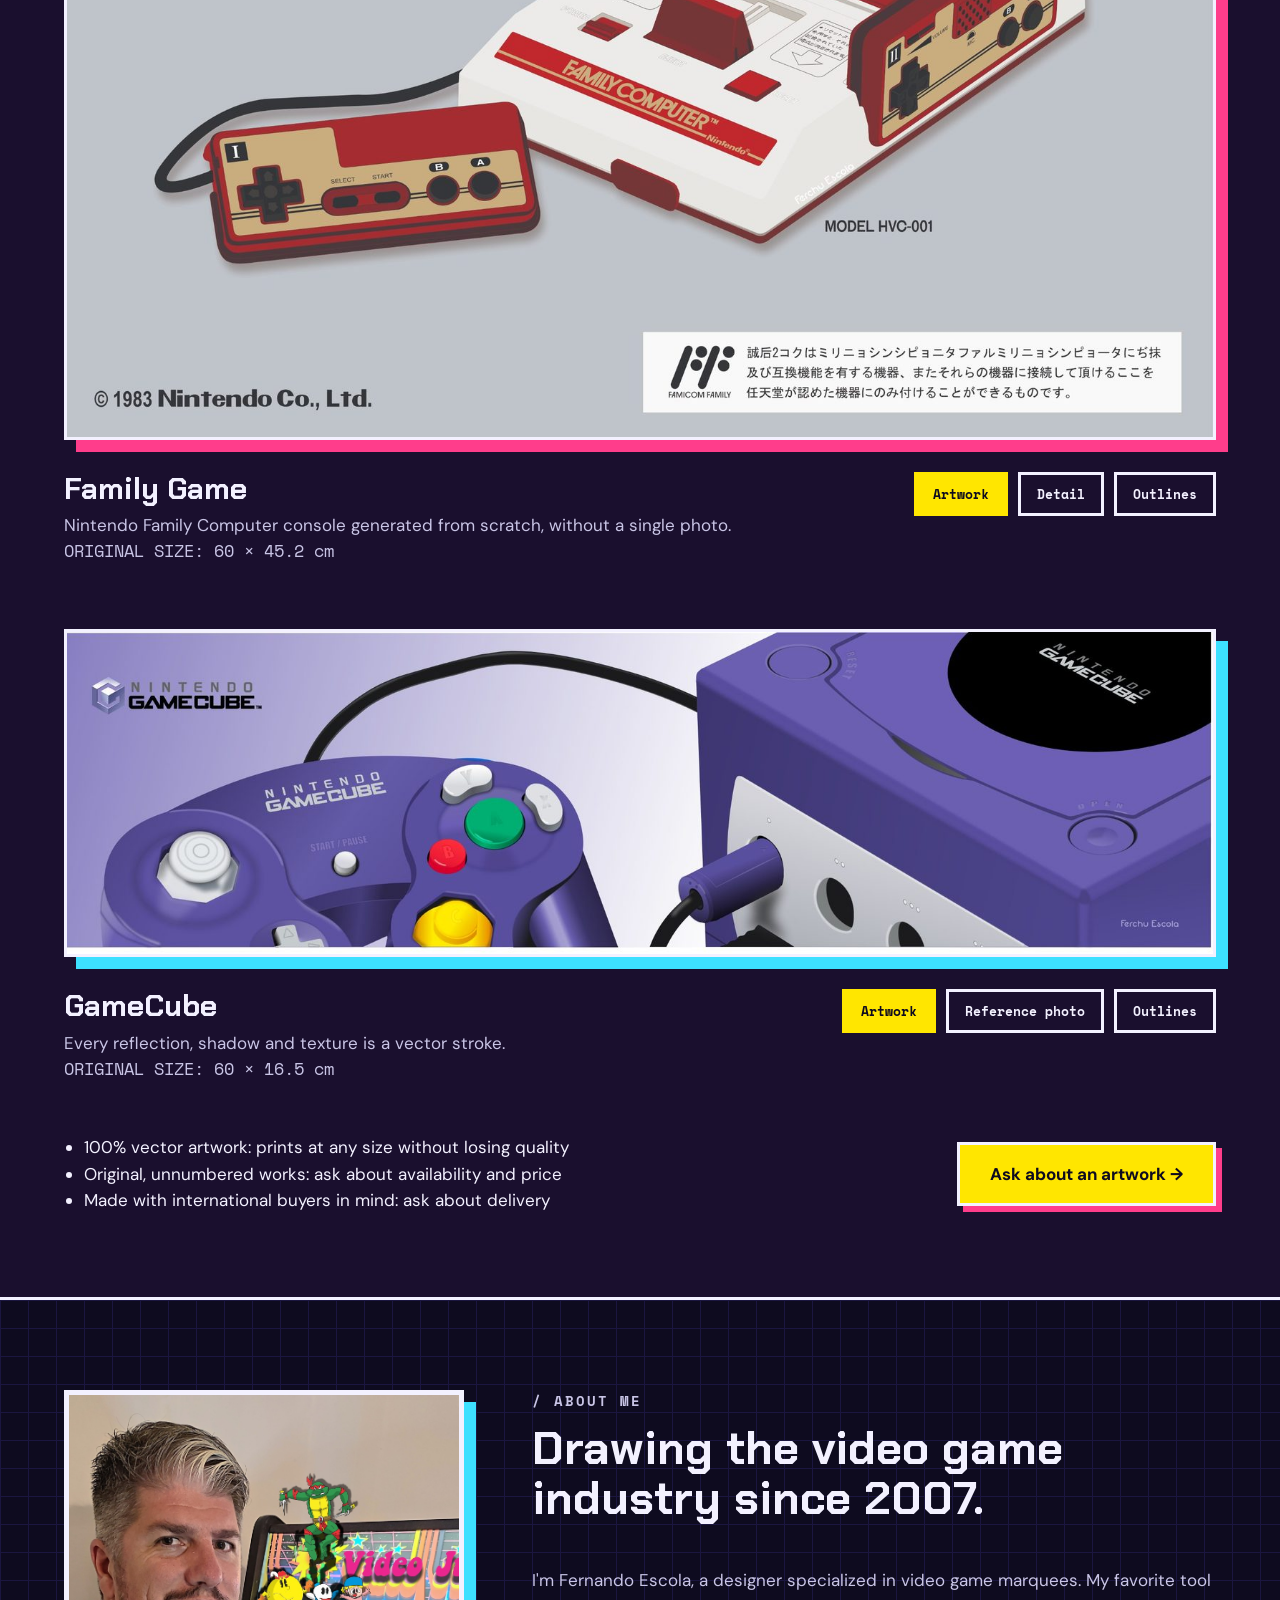
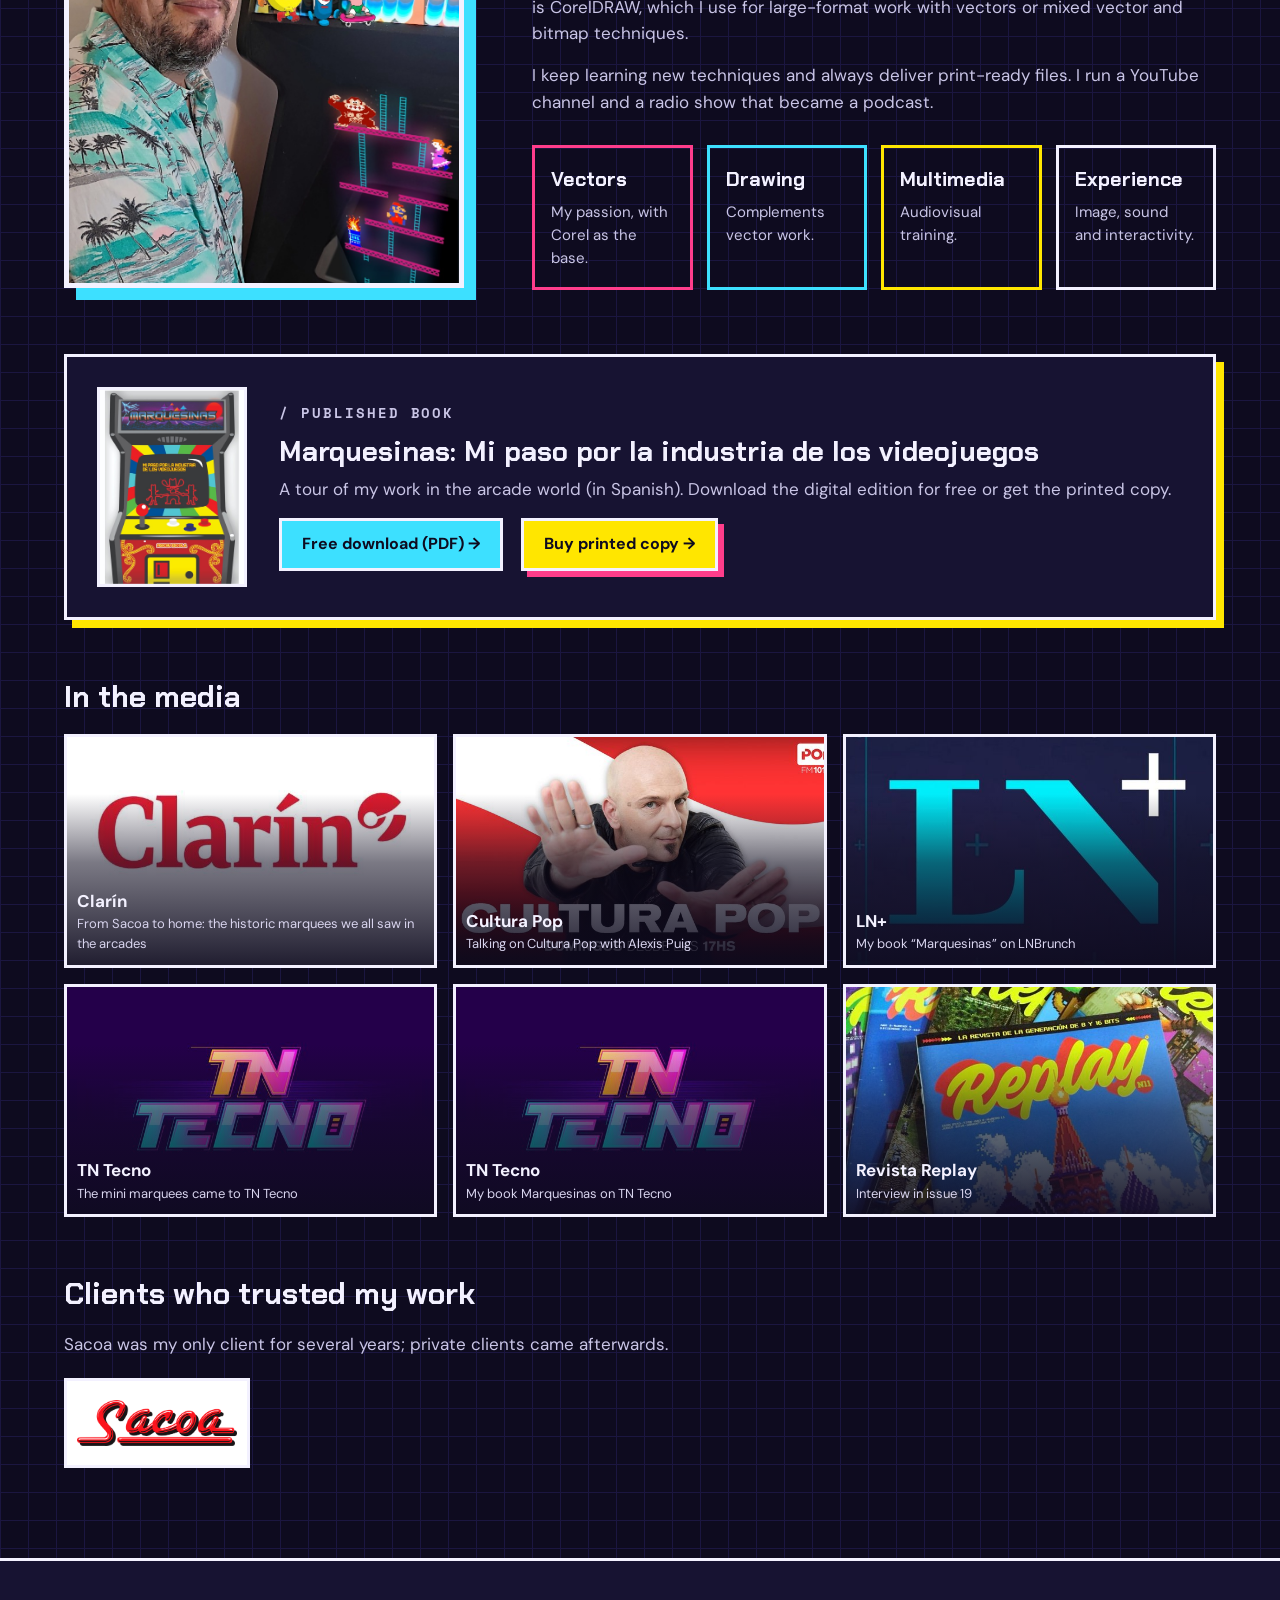
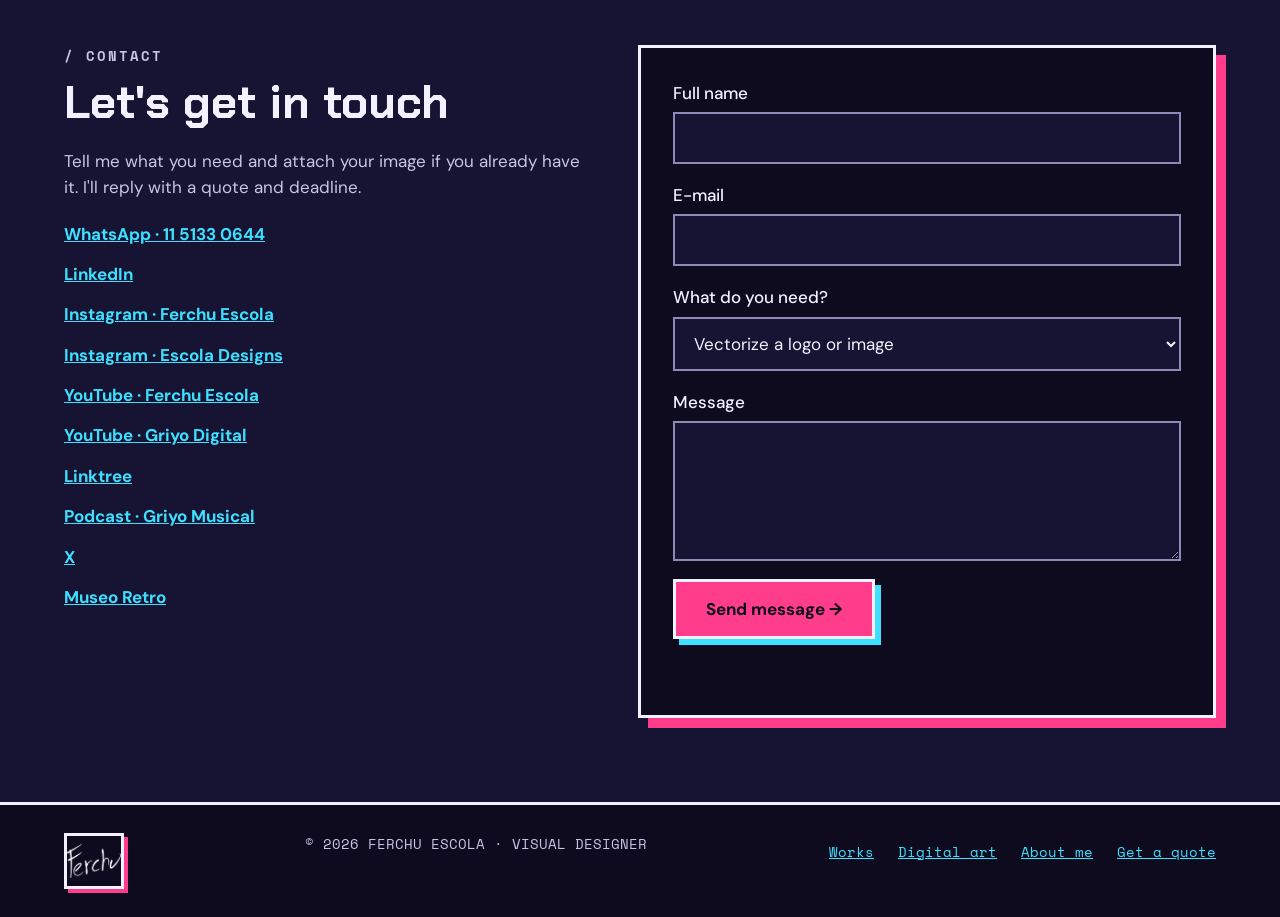
==== commit 1a47f096: "udate ver. 24" ====
--- a/public/index.html
+++ b/public/index.html
@@ -11,6 +11,10 @@
 <link rel="preconnect" href="https://fonts.googleapis.com">
 <link rel="preconnect" href="https://fonts.gstatic.com" crossorigin>
 <link href="https://fonts.googleapis.com/css2?family=Chakra+Petch:wght@500;600;700&family=DM+Sans:wght@400;500;700&family=Space+Mono:wght@400;700&display=swap" rel="stylesheet">
+<link rel="icon" href="favicon.ico" sizes="any">
+<link rel="icon" type="image/png" sizes="32x32" href="favicon-32.png">
+<link rel="icon" type="image/png" sizes="192x192" href="favicon-192.png">
+<link rel="apple-touch-icon" href="apple-touch-icon.png">
 <link rel="stylesheet" href="style.css">
 </head>
 <body>
@@ -82,7 +86,7 @@
       <button type="button" data-filter="mixed" aria-pressed="false" data-i18n="filter.mixed"></button>
     </nav>
   </div>
-  <div id="works-grid" class="grid3 works"></div>
+  <div id="works-grid" class="wgroups"></div>
 
   <div class="ba">
     <div class="ba-head">
@@ -191,6 +195,7 @@
 </main>
 
 <footer class="foot">
+  <a class="sig-btn" href="#inicio" aria-label="Volver arriba"><img src="images/firma-ferchu.png" alt="Ferchu" width="468" height="295"></a>
   <span class="mono" data-i18n="footer.rights"></span>
   <nav class="mono" aria-label="Pie">
     <a href="#trabajos" data-i18n="nav.works"></a>
--- a/public/style.css
+++ b/public/style.css
@@ -243,3 +243,33 @@
 @media (max-width:1100px){.works.works-sm{column-count:3}}
 @media (max-width:760px){.works.works-sm{column-count:2;column-gap:28px}}
 @media (max-width:480px){.works.works-sm{column-gap:20px}.works.works-sm .work{margin-bottom:32px}}
+
+/* Galerías ordenadas (filas parejas) */
+:root{--rh:250px}
+.wgroups{display:block}
+.work-group{margin:0 0 56px}
+.work-group-head{display:flex;flex-wrap:wrap;gap:8px 20px;align-items:baseline;justify-content:space-between;margin-bottom:22px;border-bottom:3px solid var(--ink);padding-bottom:8px}
+.work-group-head h3{font-size:clamp(20px,3vw,26px)}
+.more-btn{background:transparent;color:var(--yellow);border:0;font-family:var(--mono);font-weight:700;font-size:13px;cursor:pointer;padding:8px 0;text-decoration:underline}
+.more-btn:hover{color:var(--ink)}
+.note{font-size:13px;color:var(--muted);margin:0 0 18px}
+.tgrid{display:grid;gap:36px 28px;grid-template-columns:repeat(var(--cols,3),minmax(0,1fr));align-items:start}
+.tgrid .work{margin:0;min-width:0}
+.tgrid .work .ph{aspect-ratio:var(--ar,4/3);padding:0;display:block}
+.tgrid .ph.has-img img{position:static;width:100%;height:100%;object-fit:contain;margin:0}
+.tgrid .ph.is-logo{padding:0}
+.tgrid .ph.is-logo img{width:100%;height:100%;margin:0}
+.tg-marquees{--cols:2;--ar:3.6/1}
+.tg-logos{--cols:4;--ar:1/1}
+.tg-flyers{--cols:4;--ar:3/4}
+.tg-sacoa{--cols:4;--ar:1/1}
+.tg-sacoa .ph.has-img{background:var(--panel2)}
+.work-group + .work-group,.work-group{margin-bottom:56px}
+.ph.is-png{background-color:#fff;background-image:linear-gradient(45deg,#dcd9ec 25%,transparent 25%,transparent 75%,#dcd9ec 75%),linear-gradient(45deg,#dcd9ec 25%,transparent 25%,transparent 75%,#dcd9ec 75%);background-size:20px 20px;background-position:0 0,10px 10px}
+.sig-btn{display:inline-flex;align-items:center;border:3px solid var(--ink);padding:4px 14px;box-shadow:4px 4px 0 var(--pink);background:var(--bg);text-decoration:none}
+.sig-btn:hover{box-shadow:4px 4px 0 var(--yellow)}
+.sig-btn img{height:34px;width:auto;display:block}
+.nav-links .sig-btn{margin-right:8px}
+.foot .sig-btn{order:-1}
+@media (max-width:900px){.tgrid{--cols:2}.tg-marquees{--cols:1}}
+@media (max-width:520px){.tg-logos,.tg-flyers,.tg-sacoa{--cols:2}.tgrid{gap:28px 18px}.tgrid:not(.tg-logos):not(.tg-flyers):not(.tg-sacoa){--cols:1}}
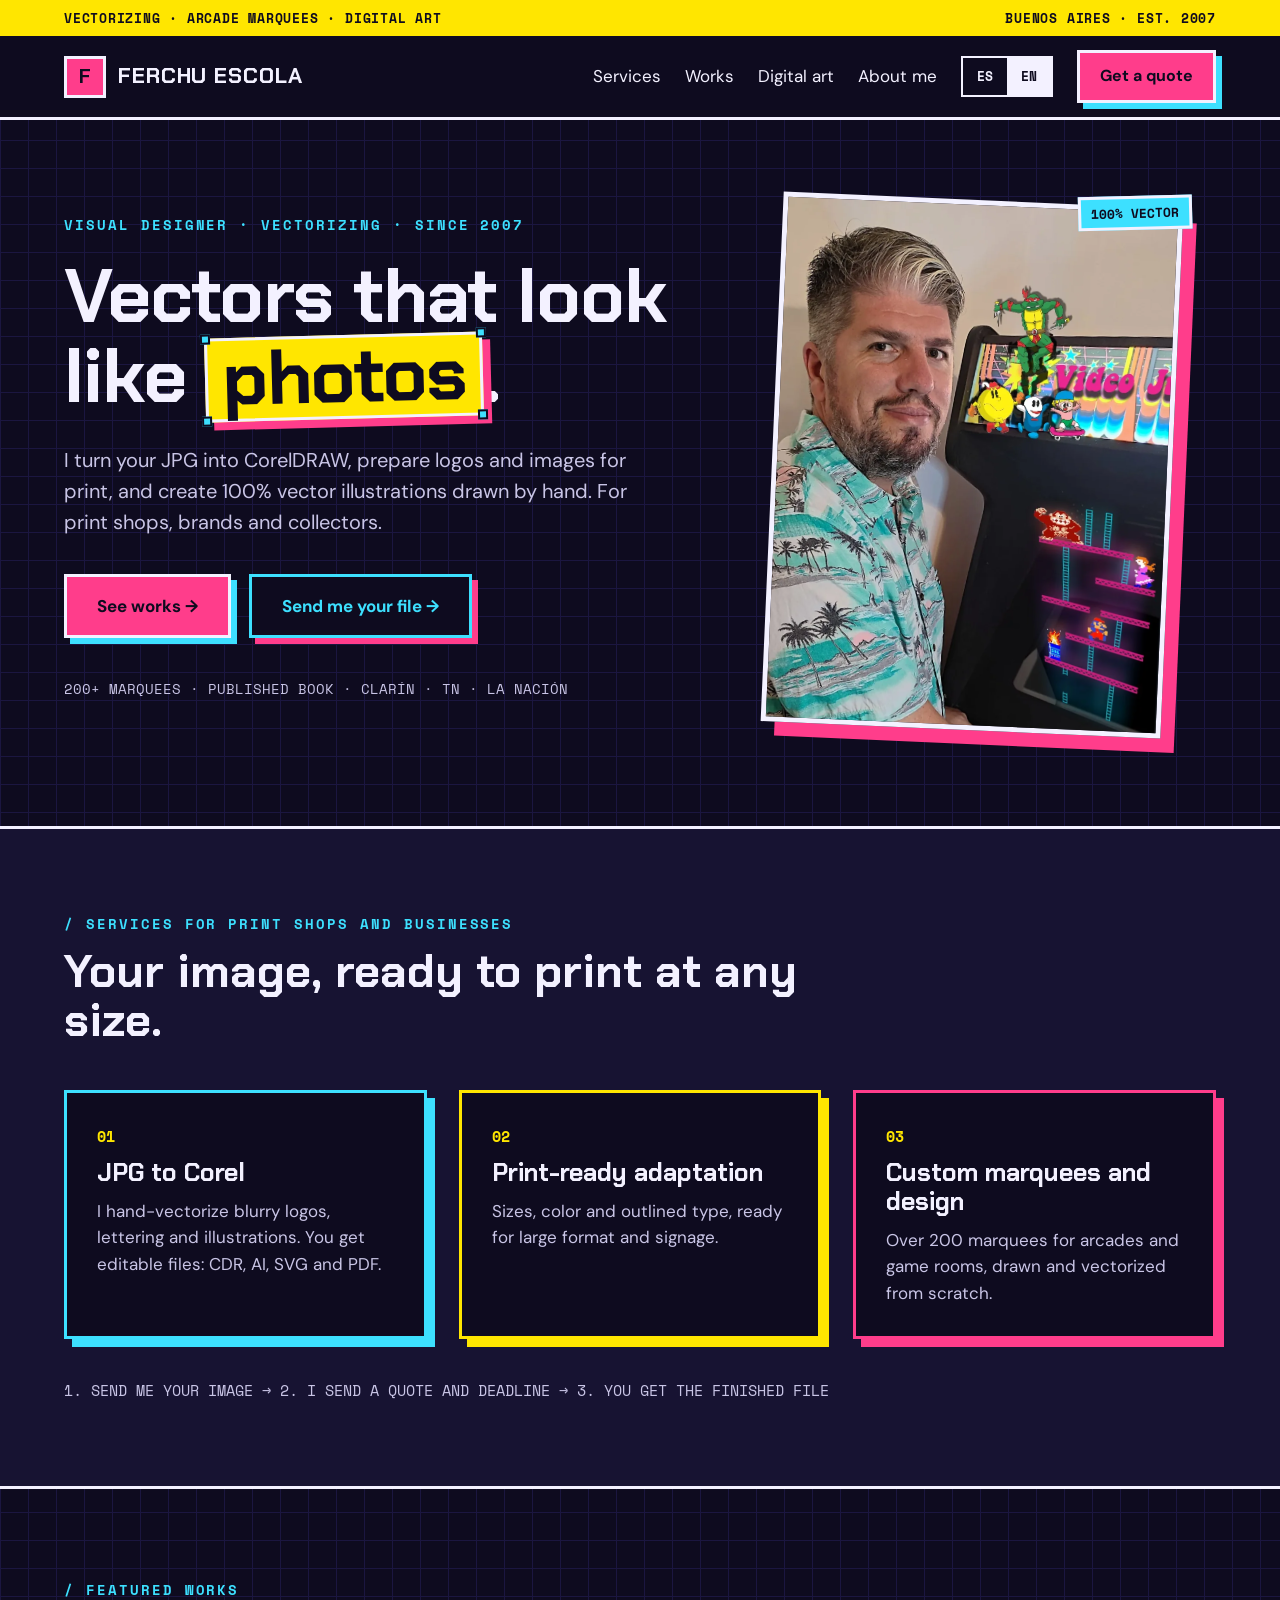
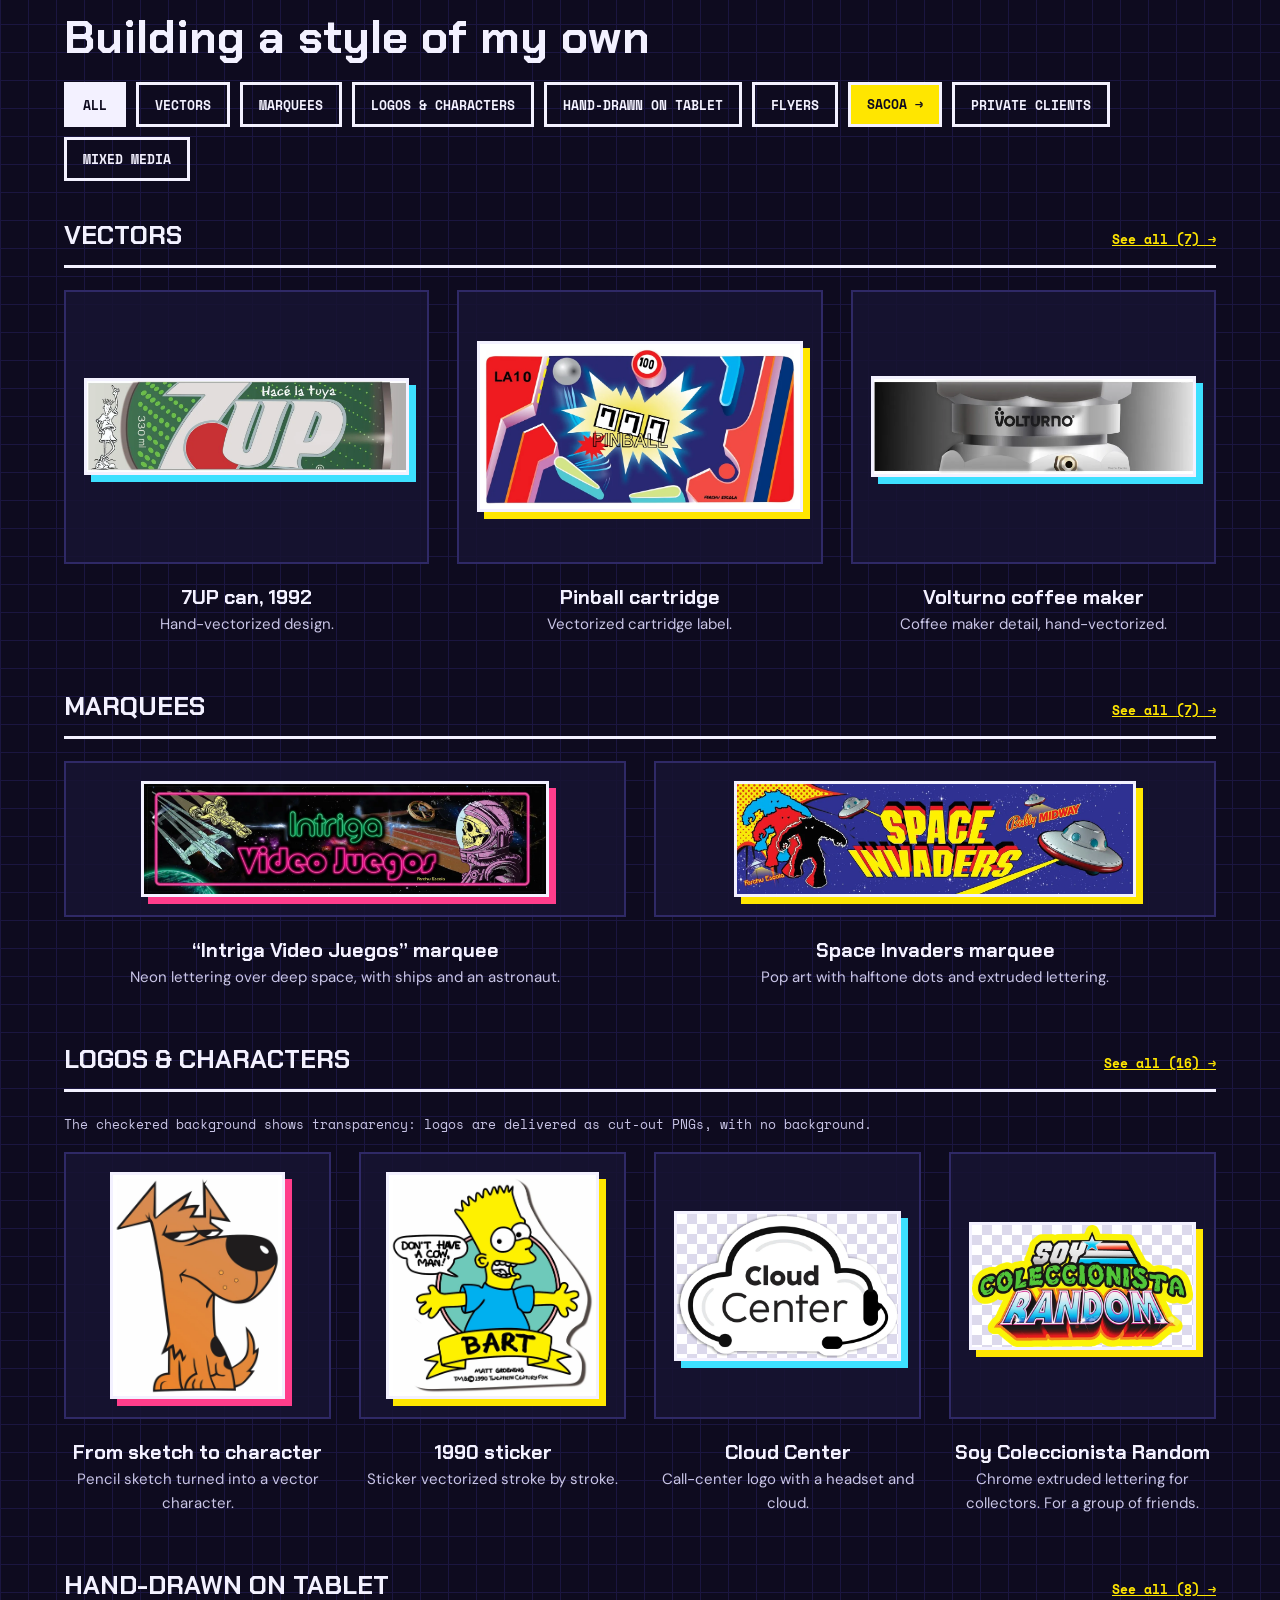
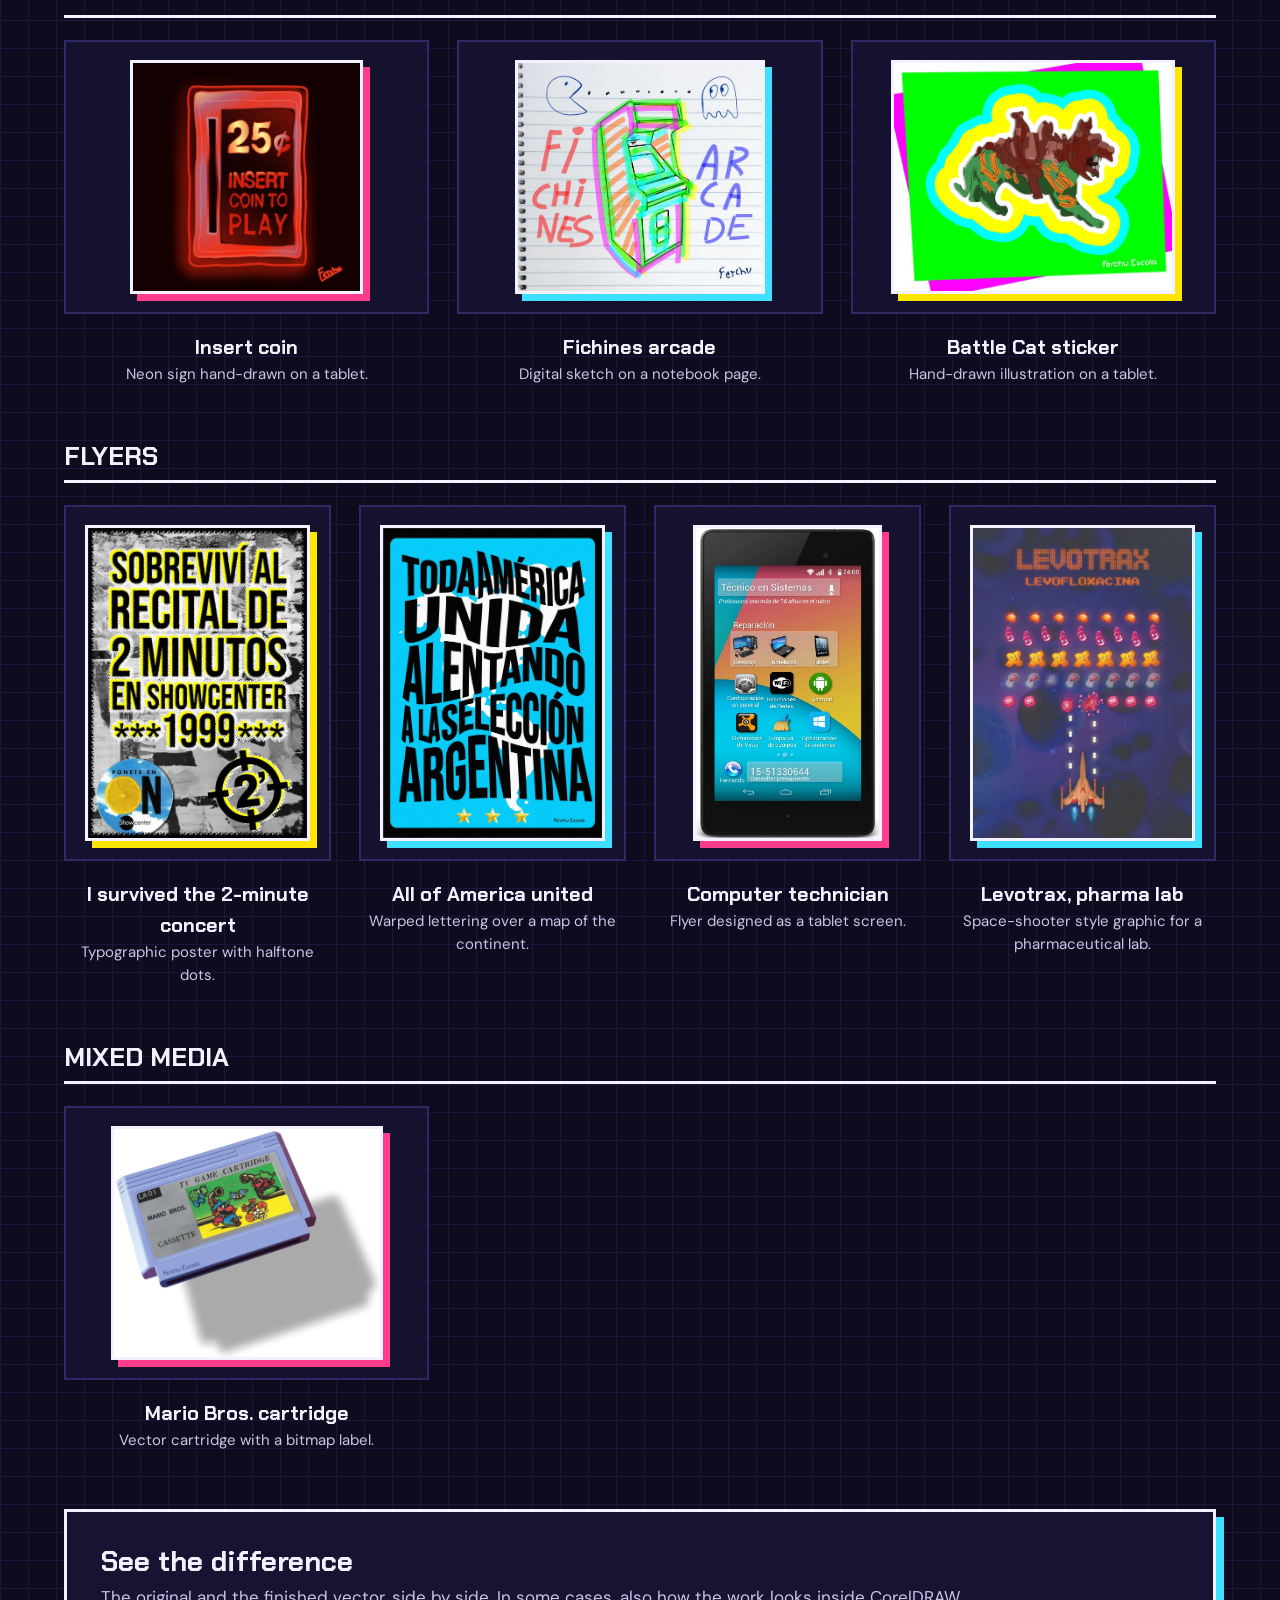
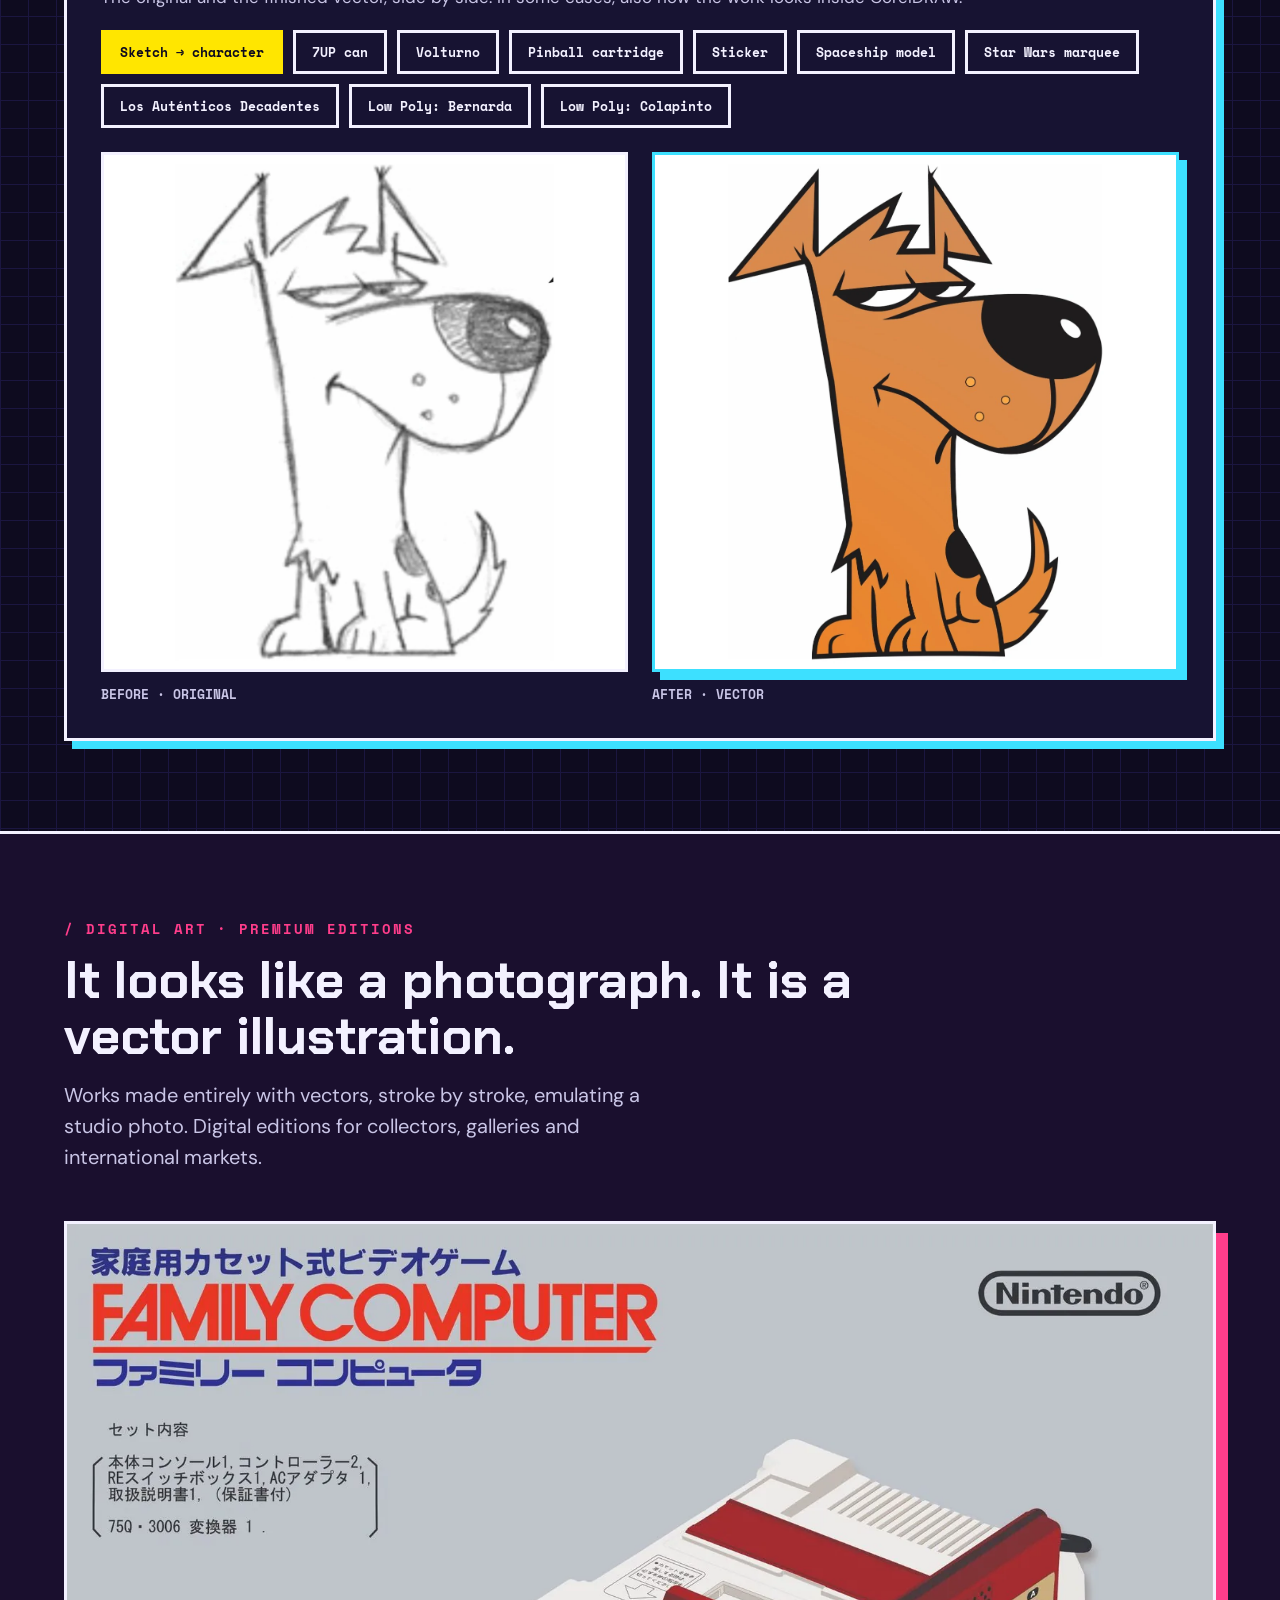
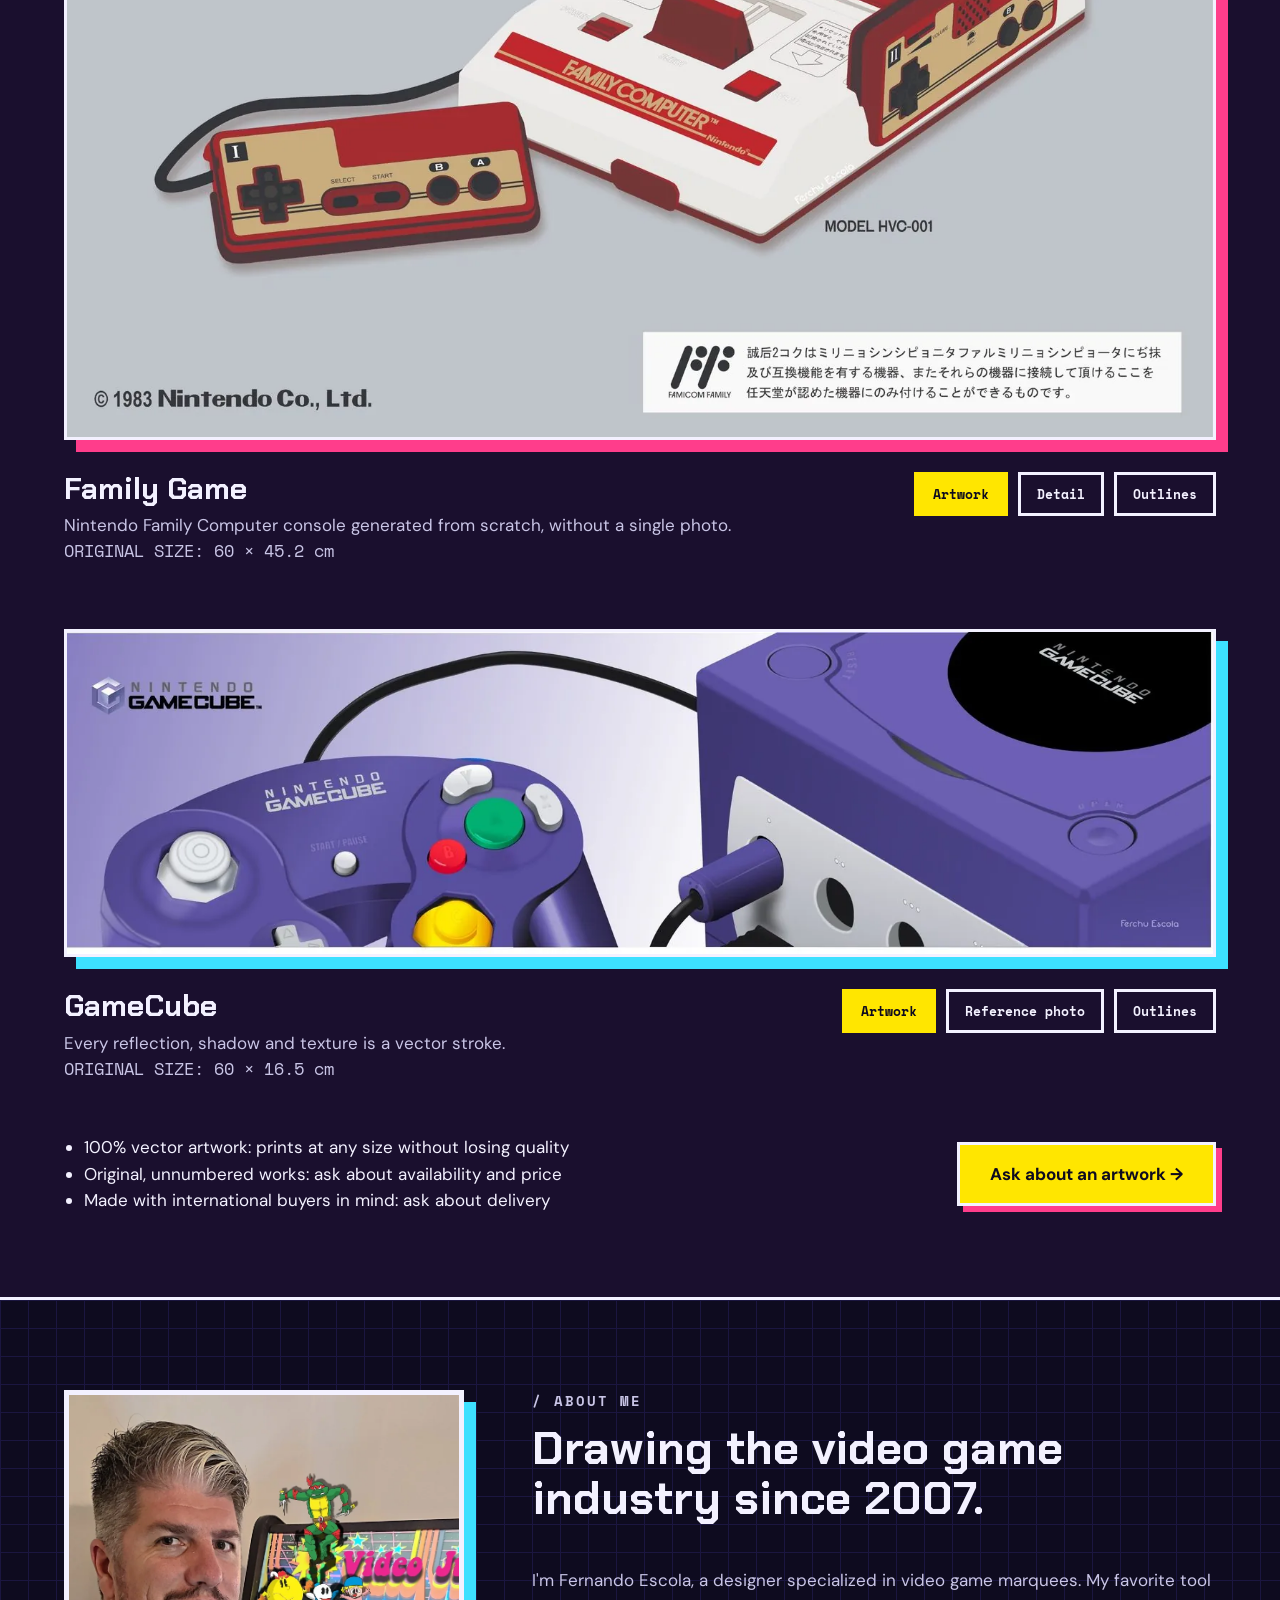
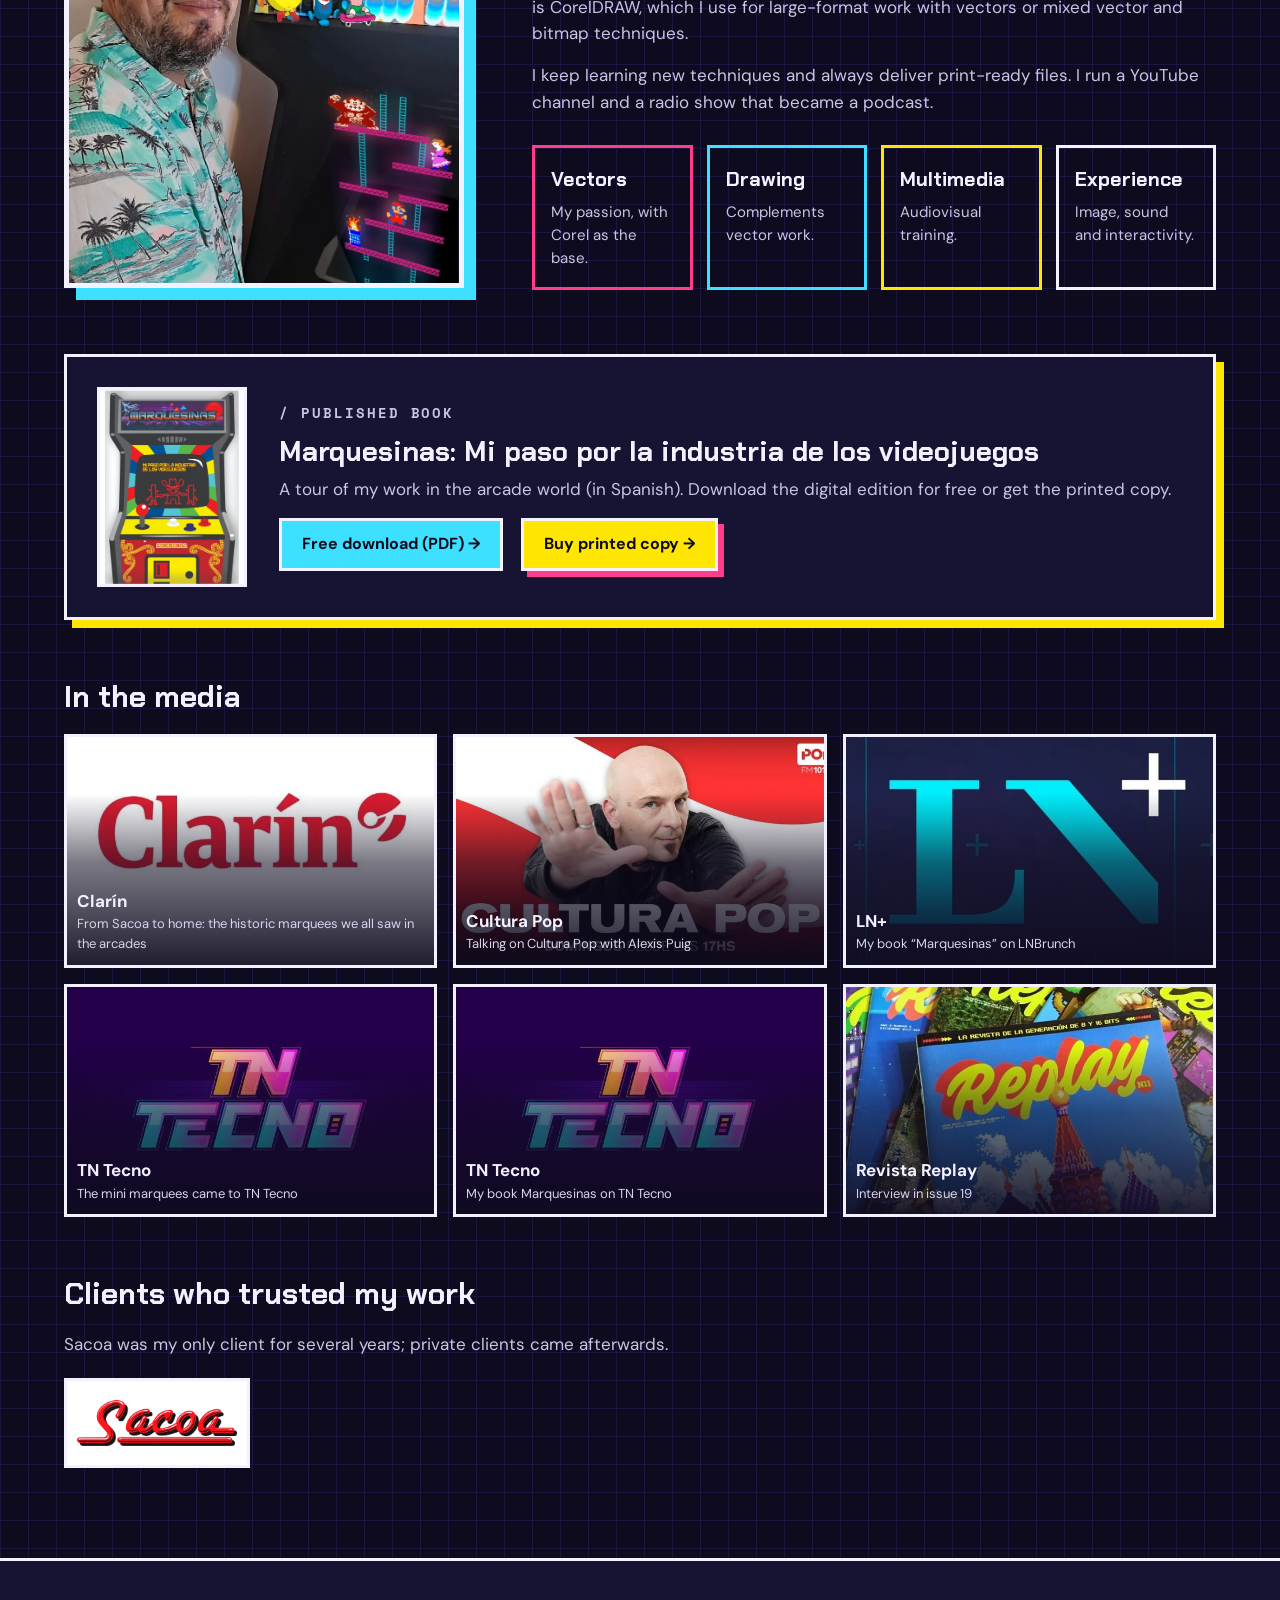
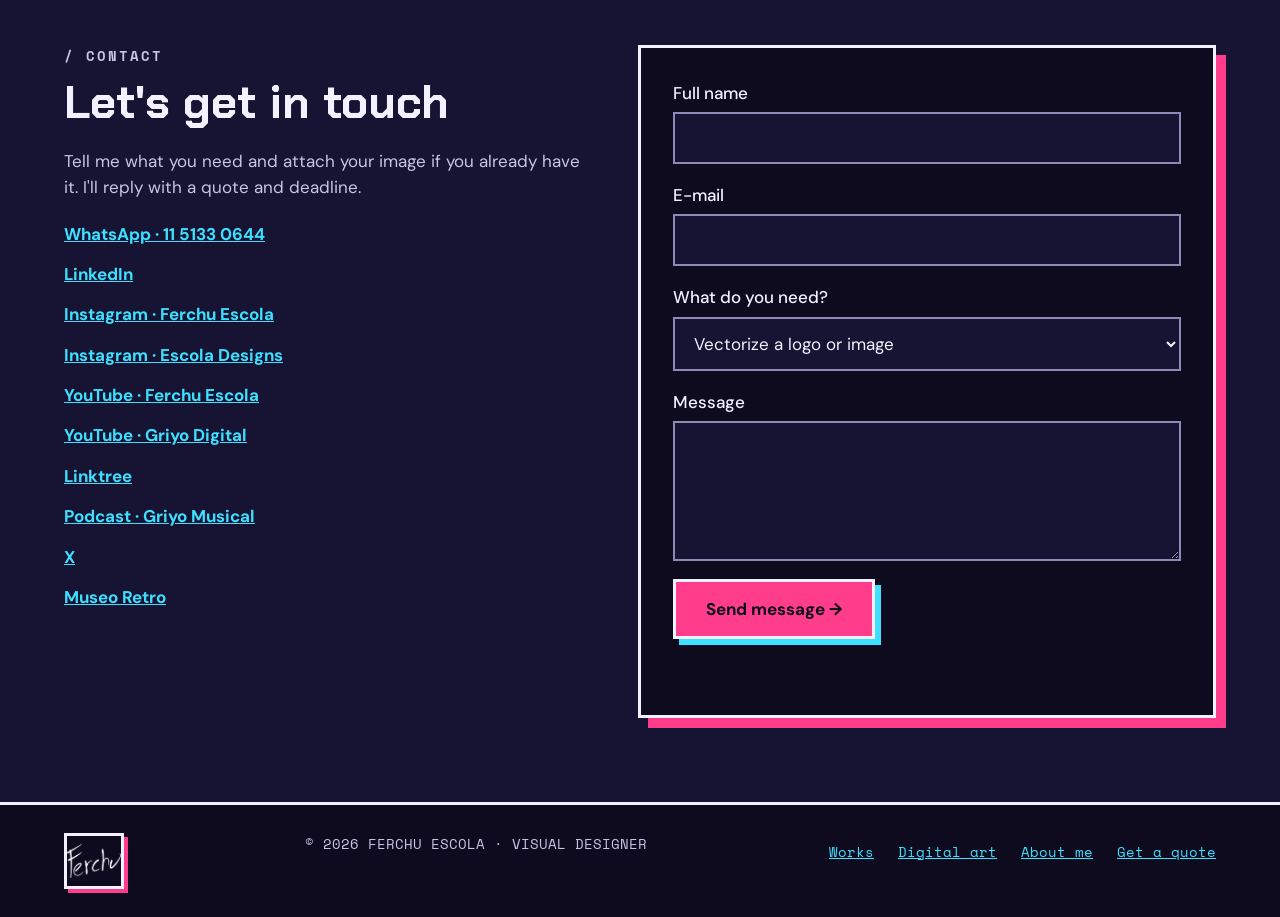
==== commit 9cde0328: "ver.26" ====
--- a/public/index.html
+++ b/public/index.html
@@ -6,7 +6,7 @@
 <title>Ferchu Escola | Vectorización, marquesinas y arte digital</title>
 <meta name="description" content="Diseñador visual. Vectorización de logos e imágenes, pasaje de JPG a CorelDRAW, marquesinas y arte digital 100% vectorial. Buenos Aires, desde 2007.">
 <meta property="og:title" content="Ferchu Escola | Vectorización, marquesinas y arte digital">
-<meta property="og:image" content="images/foto-portada.jpg">
+<meta property="og:image" content="images/og-portada.jpg">
 <meta name="theme-color" content="#0E0B1F">
 <link rel="preconnect" href="https://fonts.googleapis.com">
 <link rel="preconnect" href="https://fonts.gstatic.com" crossorigin>
@@ -51,7 +51,7 @@
   </div>
   <div class="hero-photo">
     <div class="photo-frame tilt">
-      <img src="images/foto-portada.jpg" width="899" height="1599" alt="" data-i18n-alt="hero.photoAlt" fetchpriority="high">
+      <img src="images/foto-portada.webp" width="899" height="1599" alt="" data-i18n-alt="hero.photoAlt" fetchpriority="high">
       <span class="stamp" data-i18n="hero.badge"></span>
     </div>
   </div>
@@ -111,7 +111,7 @@
 
 <section id="sobre-mi" class="section">
   <div class="about">
-    <div class="about-photo"><div class="photo-frame cyan-shadow"><img src="images/foto-portada.jpg" loading="lazy" width="899" height="1599" alt="" data-i18n-alt="about.photoAlt"></div></div>
+    <div class="about-photo"><div class="photo-frame cyan-shadow"><img src="images/foto-portada.webp" loading="lazy" width="899" height="1599" alt="" data-i18n-alt="about.photoAlt"></div></div>
     <div class="about-text">
       <p class="mono label" data-i18n="about.label"></p>
       <h2 data-i18n="about.title"></h2>
@@ -127,7 +127,7 @@
   </div>
 
   <div class="book">
-    <div class="book-cover"><img src="images/libro-tapa.jpg" alt="" hidden><span class="mono" data-i18n="book.cover"></span></div>
+    <div class="book-cover"><img src="images/libro-tapa.webp" alt="" hidden><span class="mono" data-i18n="book.cover"></span></div>
     <div>
       <p class="mono label label-yellow" data-i18n="book.label"></p>
       <h3 data-i18n="book.title"></h3>
@@ -195,7 +195,7 @@
 </main>
 
 <footer class="foot">
-  <a class="sig-btn" href="#inicio" aria-label="Volver arriba"><img src="images/firma-ferchu.png" alt="Ferchu" width="468" height="295"></a>
+  <a class="sig-btn" href="#inicio" aria-label="Volver arriba"><img src="images/firma-ferchu.webp" alt="Ferchu" width="468" height="295"></a>
   <span class="mono" data-i18n="footer.rights"></span>
   <nav class="mono" aria-label="Pie">
     <a href="#trabajos" data-i18n="nav.works"></a>
--- a/public/style.css
+++ b/public/style.css
@@ -255,17 +255,17 @@
 .note{font-size:13px;color:var(--muted);margin:0 0 18px}
 .tgrid{display:grid;gap:36px 28px;grid-template-columns:repeat(var(--cols,3),minmax(0,1fr));align-items:start}
 .tgrid .work{margin:0;min-width:0}
-.tgrid .work .ph{aspect-ratio:var(--ar,4/3);padding:0;display:block}
-.tgrid .ph.has-img img{position:static;width:100%;height:100%;object-fit:contain;margin:0}
-.tgrid .ph.is-logo{padding:0}
-.tgrid .ph.is-logo img{width:100%;height:100%;margin:0}
+.tgrid .work .ph{aspect-ratio:var(--ar,4/3);padding:14px;display:flex;align-items:center;justify-content:center;background:var(--panel2)}
+.tgrid .ph.has-img{background:var(--panel2)}
+.tgrid .ph.has-img img{position:static;width:auto;height:auto;max-width:100%;max-height:100%;margin:0;object-fit:contain;flex:0 1 auto}
+.tgrid .ph.is-logo,.tgrid .ph.is-logo.has-img{padding:14px}
+.tgrid .ph.is-logo img{width:auto;margin:0}
 .tg-marquees{--cols:2;--ar:3.6/1}
 .tg-logos{--cols:4;--ar:1/1}
 .tg-flyers{--cols:4;--ar:3/4}
 .tg-sacoa{--cols:4;--ar:1/1}
-.tg-sacoa .ph.has-img{background:var(--panel2)}
 .work-group + .work-group,.work-group{margin-bottom:56px}
-.ph.is-png{background-color:#fff;background-image:linear-gradient(45deg,#dcd9ec 25%,transparent 25%,transparent 75%,#dcd9ec 75%),linear-gradient(45deg,#dcd9ec 25%,transparent 25%,transparent 75%,#dcd9ec 75%);background-size:20px 20px;background-position:0 0,10px 10px}
+.ph.is-png img{background-color:#fff;background-image:linear-gradient(45deg,#dcd9ec 25%,transparent 25%,transparent 75%,#dcd9ec 75%),linear-gradient(45deg,#dcd9ec 25%,transparent 25%,transparent 75%,#dcd9ec 75%);background-size:20px 20px;background-position:0 0,10px 10px}
 .sig-btn{display:inline-flex;align-items:center;border:3px solid var(--ink);padding:4px 14px;box-shadow:4px 4px 0 var(--pink);background:var(--bg);text-decoration:none}
 .sig-btn:hover{box-shadow:4px 4px 0 var(--yellow)}
 .sig-btn img{height:34px;width:auto;display:block}
@@ -273,3 +273,14 @@
 .foot .sig-btn{order:-1}
 @media (max-width:900px){.tgrid{--cols:2}.tg-marquees{--cols:1}}
 @media (max-width:520px){.tg-logos,.tg-flyers,.tg-sacoa{--cols:2}.tgrid{gap:28px 18px}.tgrid:not(.tg-logos):not(.tg-flyers):not(.tg-sacoa){--cols:1}}
+
+/* Casillas tipo tabla: el marco abraza la imagen y el sobrante queda en el fondo oscuro */
+.tgrid .work .ph,.tgrid .work.a-cyan .ph,.tgrid .work.a-yellow .ph{display:flex;align-items:center;justify-content:center;padding:18px;background:rgba(23,19,50,.85);border:2px solid #2f2966;box-shadow:none;overflow:hidden}
+.tgrid .work .ph.has-img,.tgrid .work .ph.is-logo,.tgrid .work .ph.is-png{background:rgba(23,19,50,.85);padding:18px}
+.tgrid .ph.has-img img,.tgrid .ph.is-logo img{position:static;display:block;width:auto;height:auto;max-width:100%;max-height:100%;object-fit:contain;margin:0;border:3px solid var(--ink);background:#fff;box-shadow:7px 7px 0 var(--pink);cursor:zoom-in}
+.tgrid .work.a-cyan .ph img{box-shadow:7px 7px 0 var(--cyan)}
+.tgrid .work.a-yellow .ph img{box-shadow:7px 7px 0 var(--yellow)}
+.tgrid .ph.is-png img{background-color:#fff;background-image:linear-gradient(45deg,#dcd9ec 25%,transparent 25%,transparent 75%,#dcd9ec 75%),linear-gradient(45deg,#dcd9ec 25%,transparent 25%,transparent 75%,#dcd9ec 75%);background-size:20px 20px;background-position:0 0,10px 10px}
+.tgrid .work figcaption{text-align:center}
+.tgrid .work figcaption strong{display:block}
+.tg-sacoa .ph.has-img{background:rgba(23,19,50,.85)}
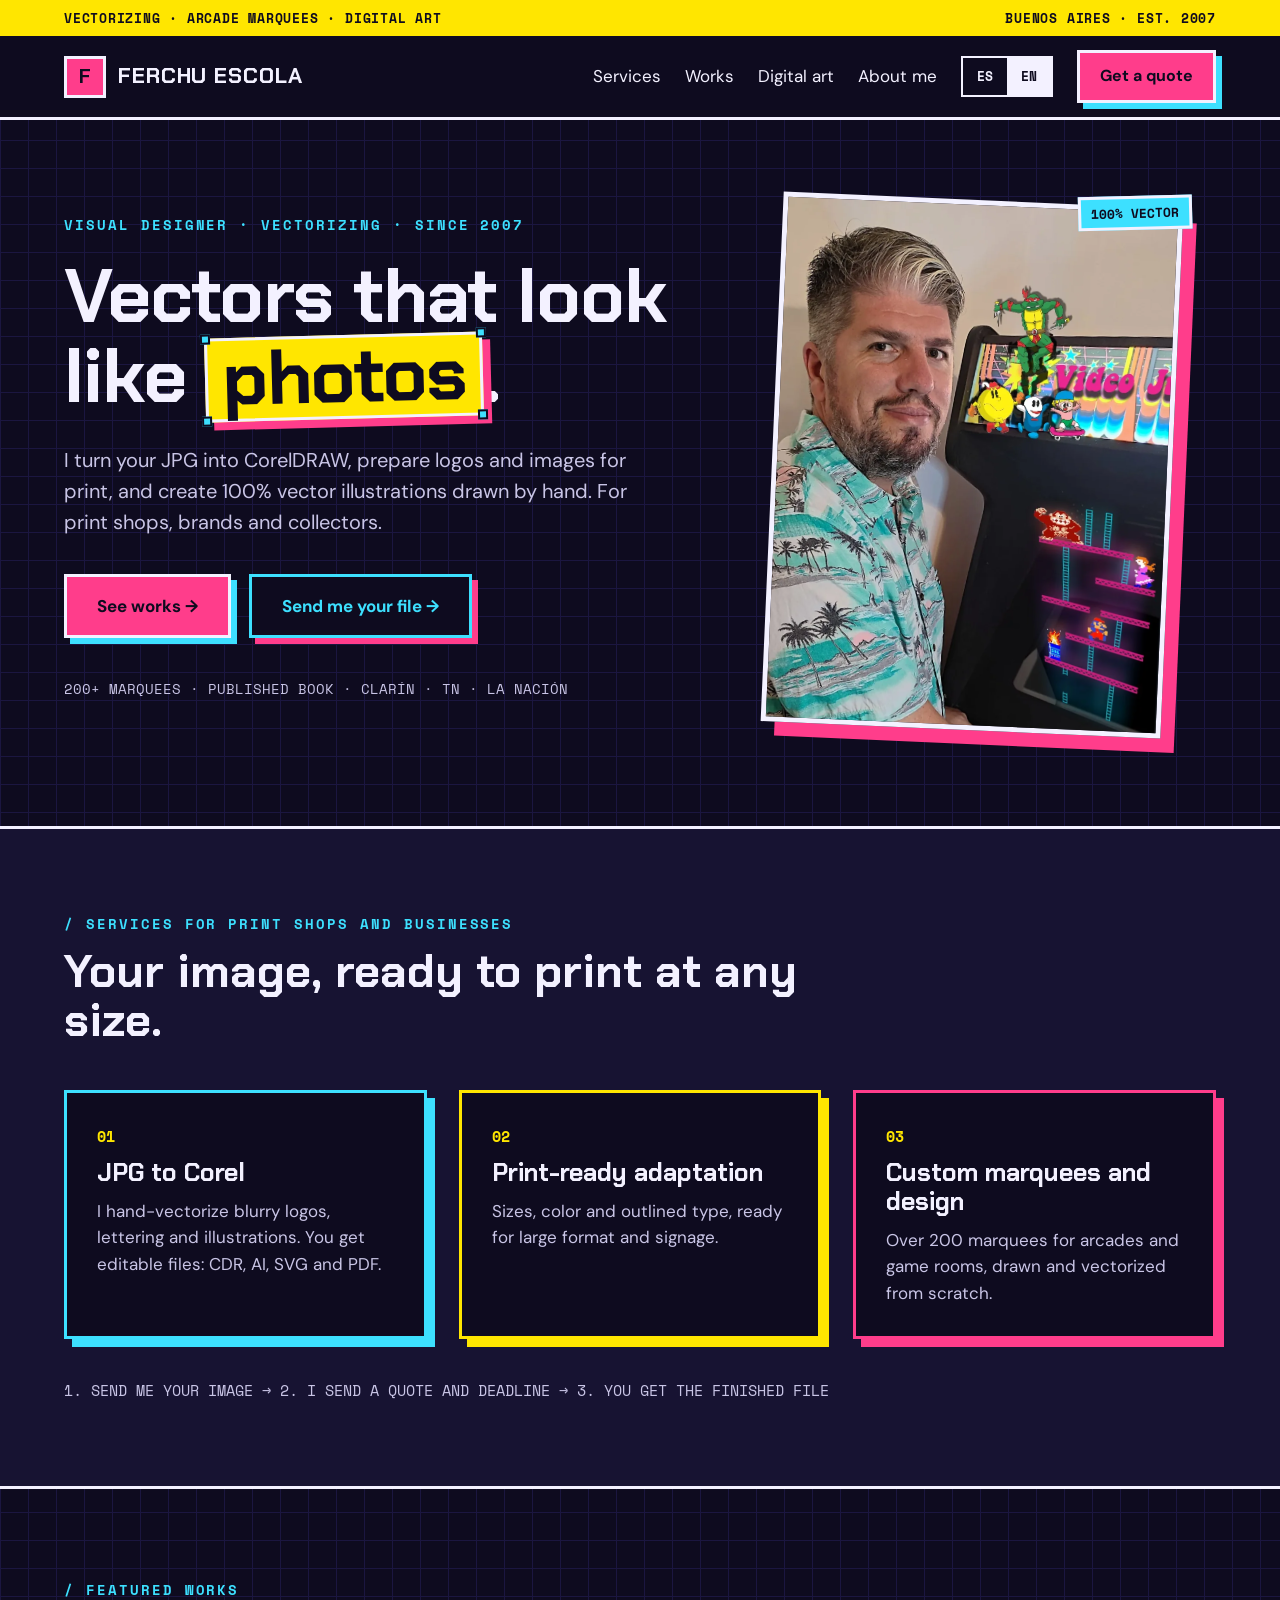
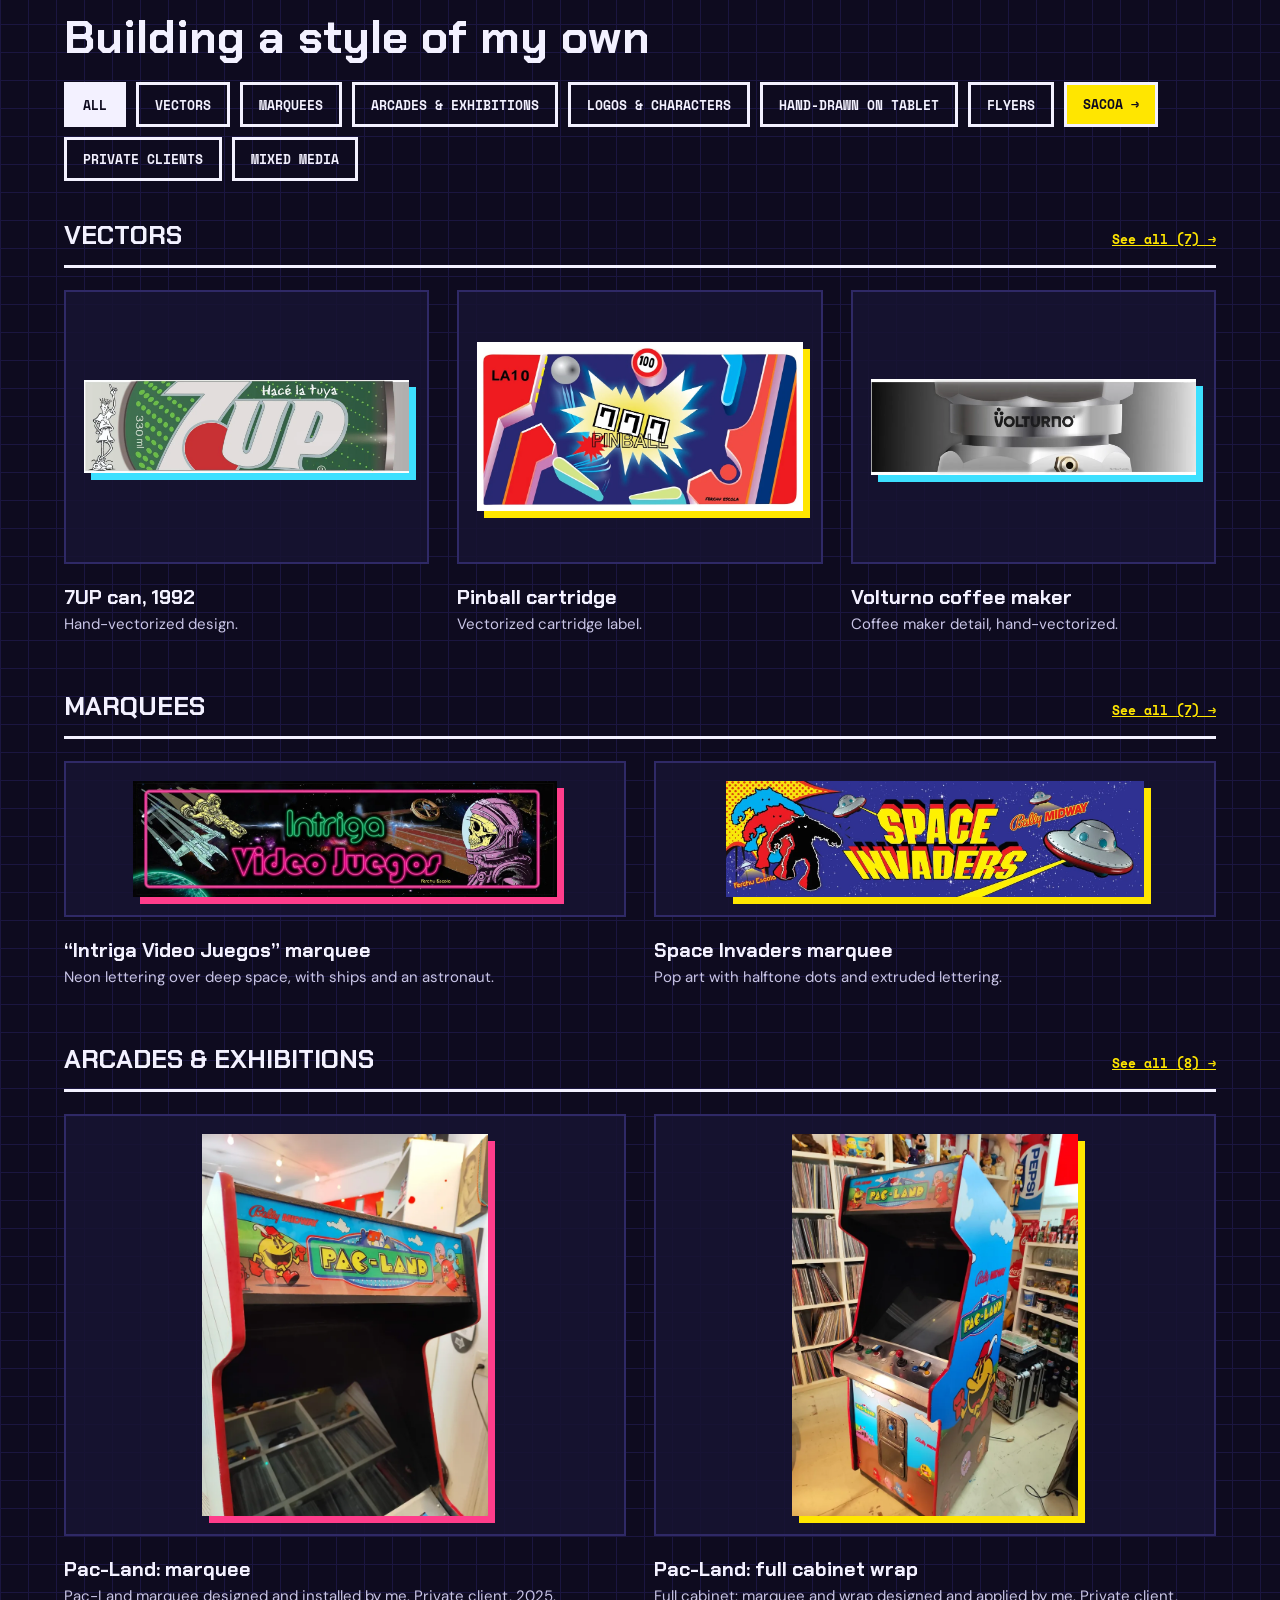
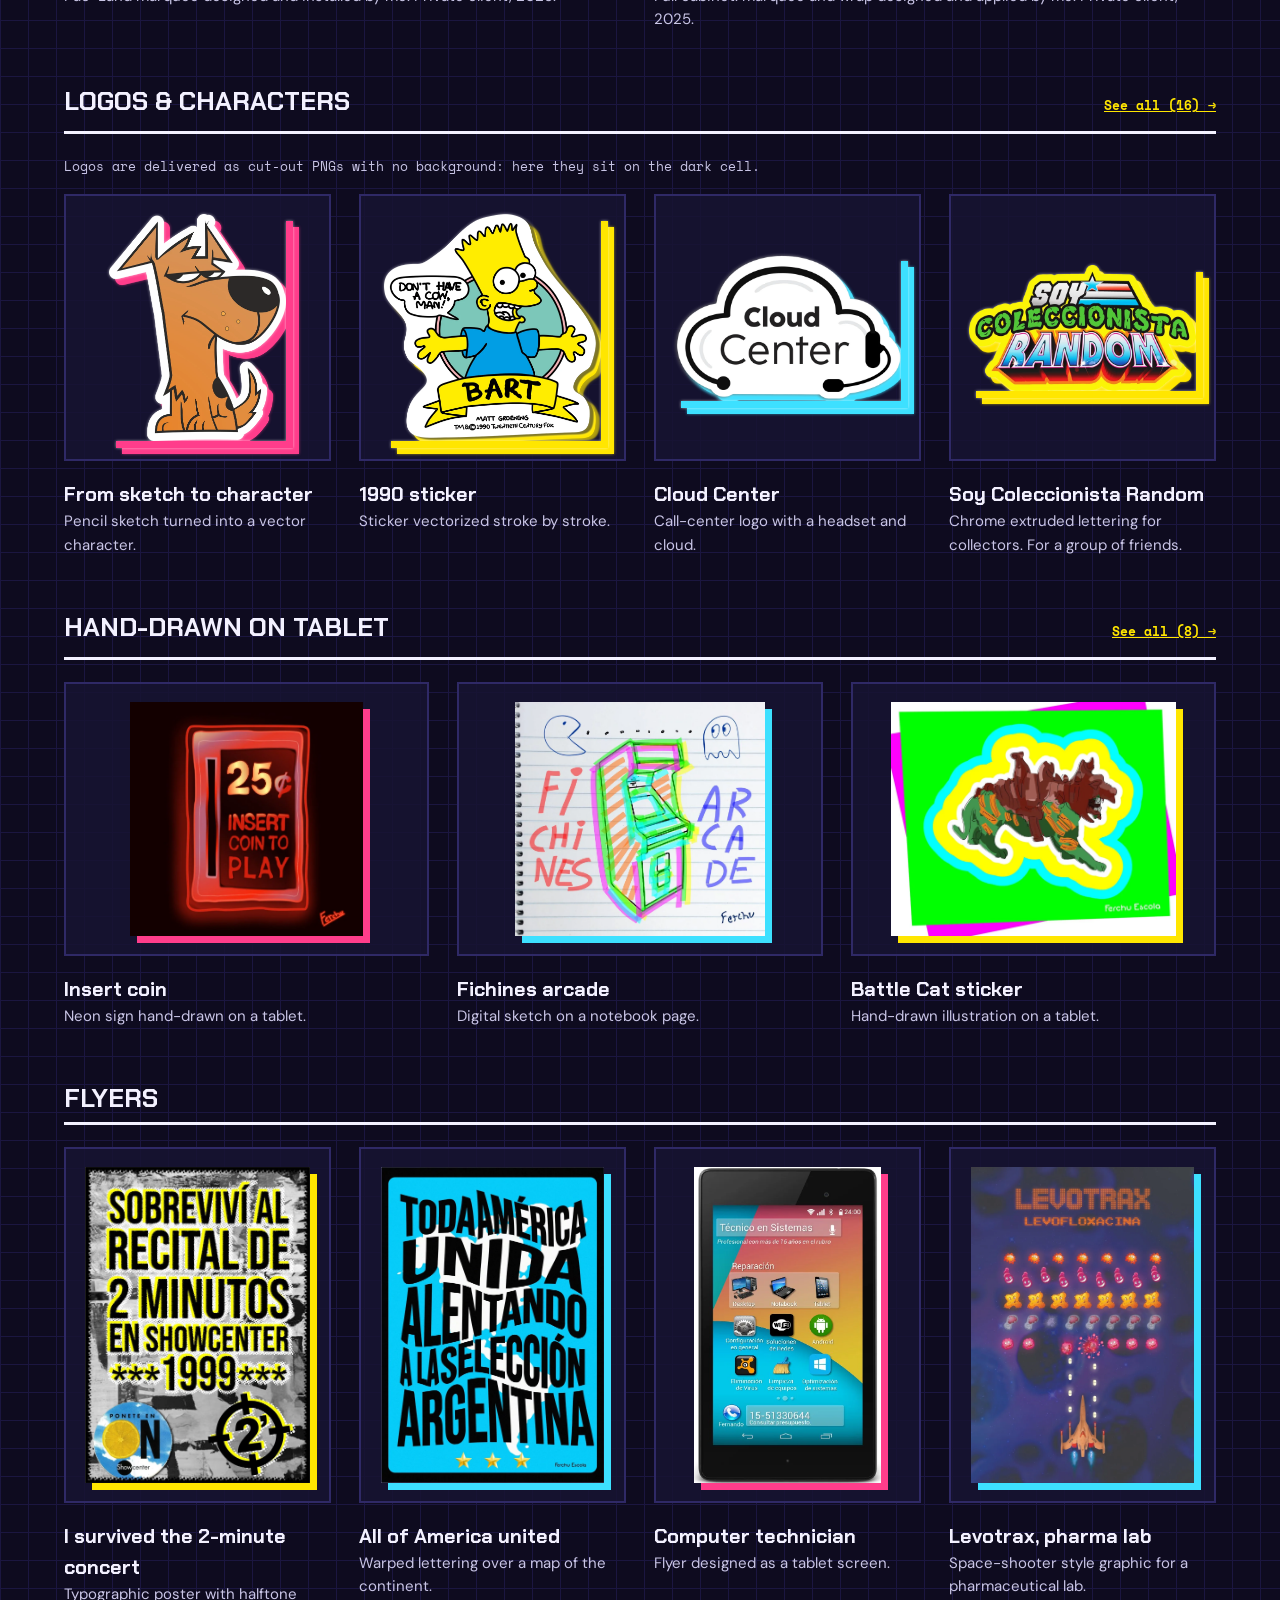
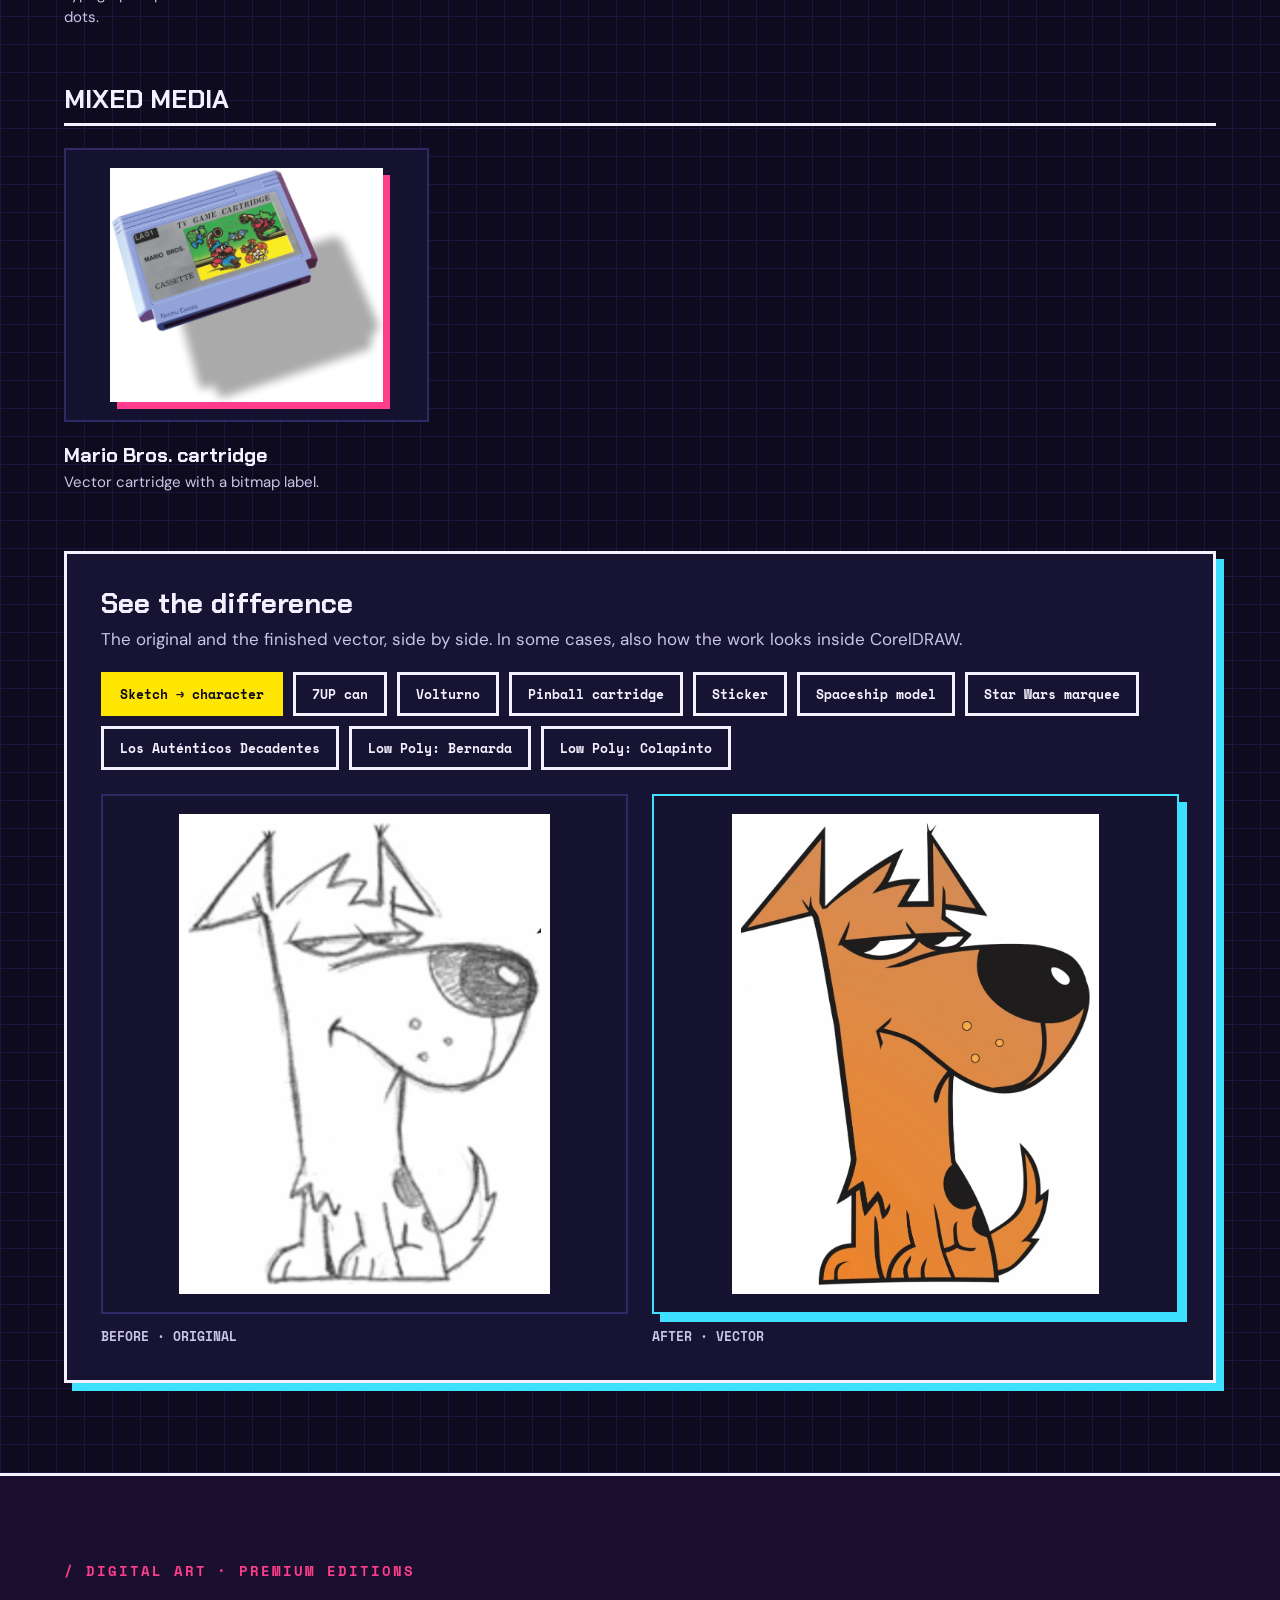
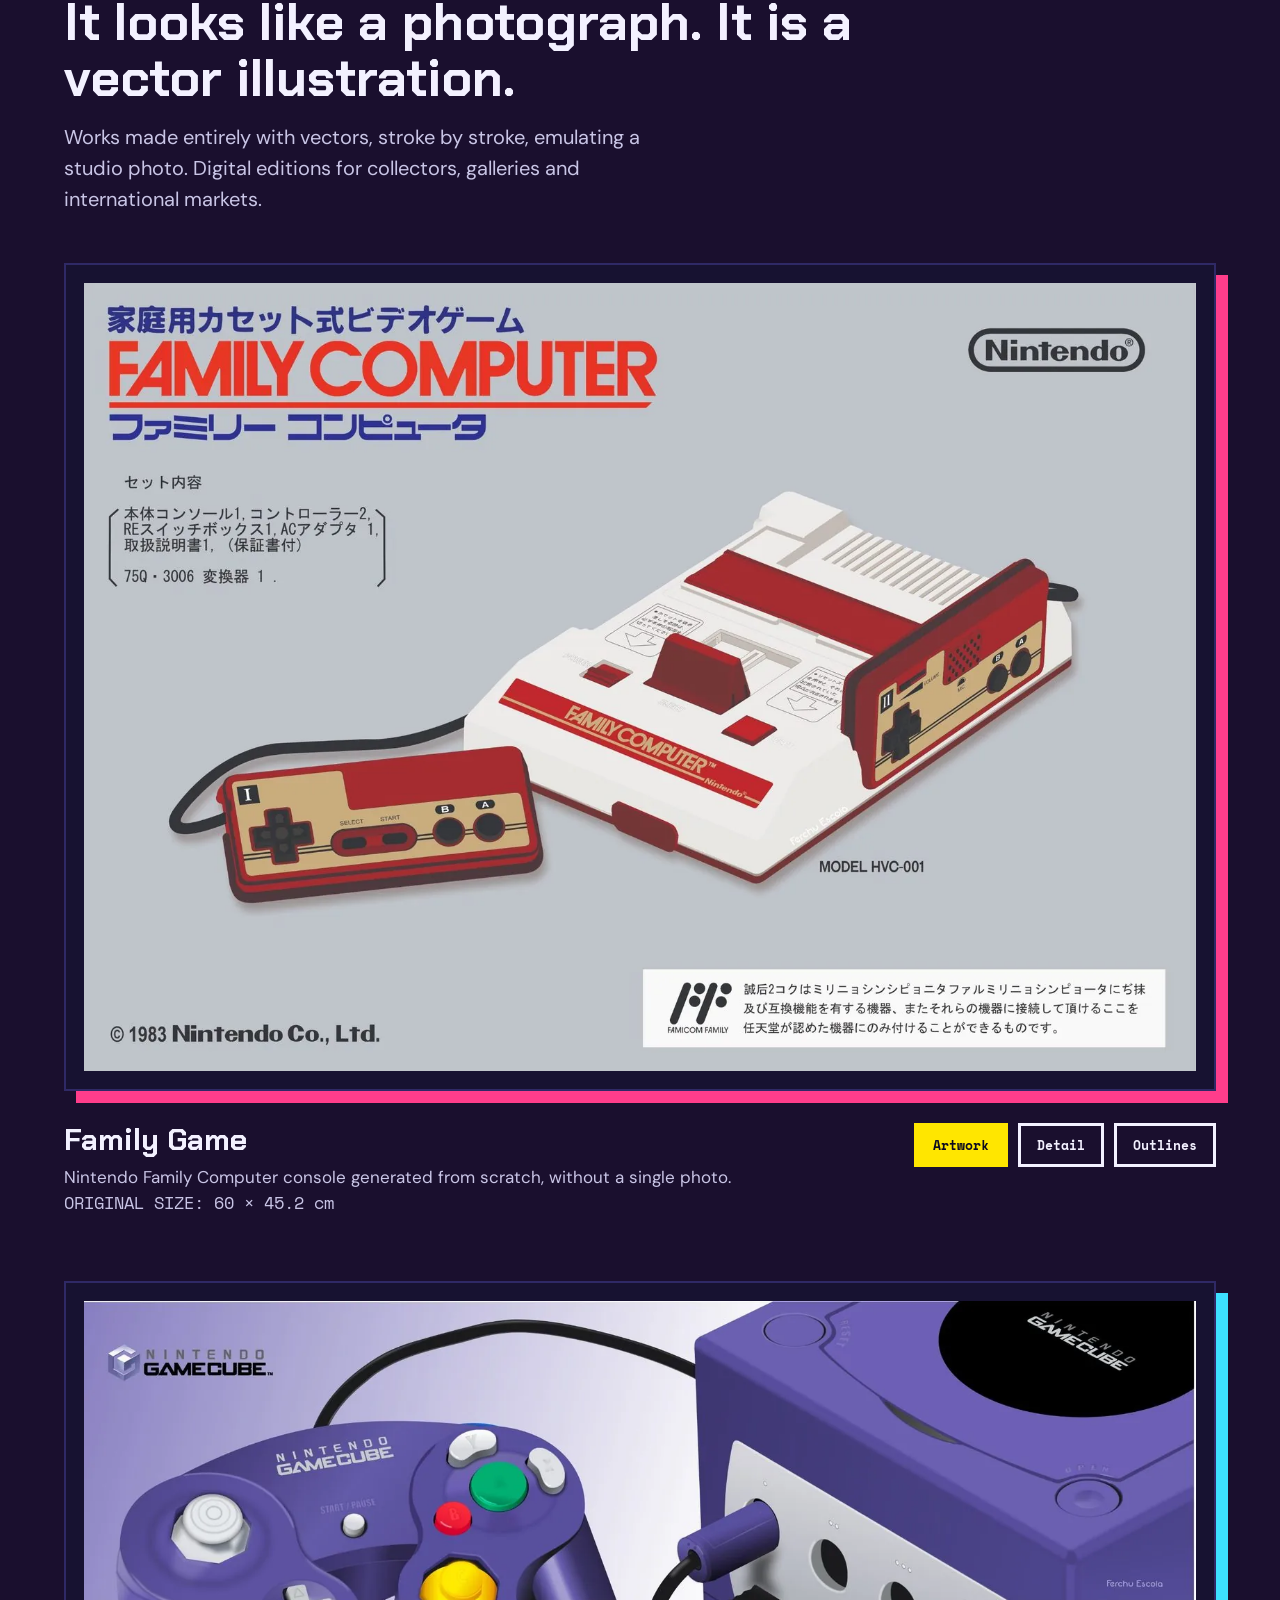
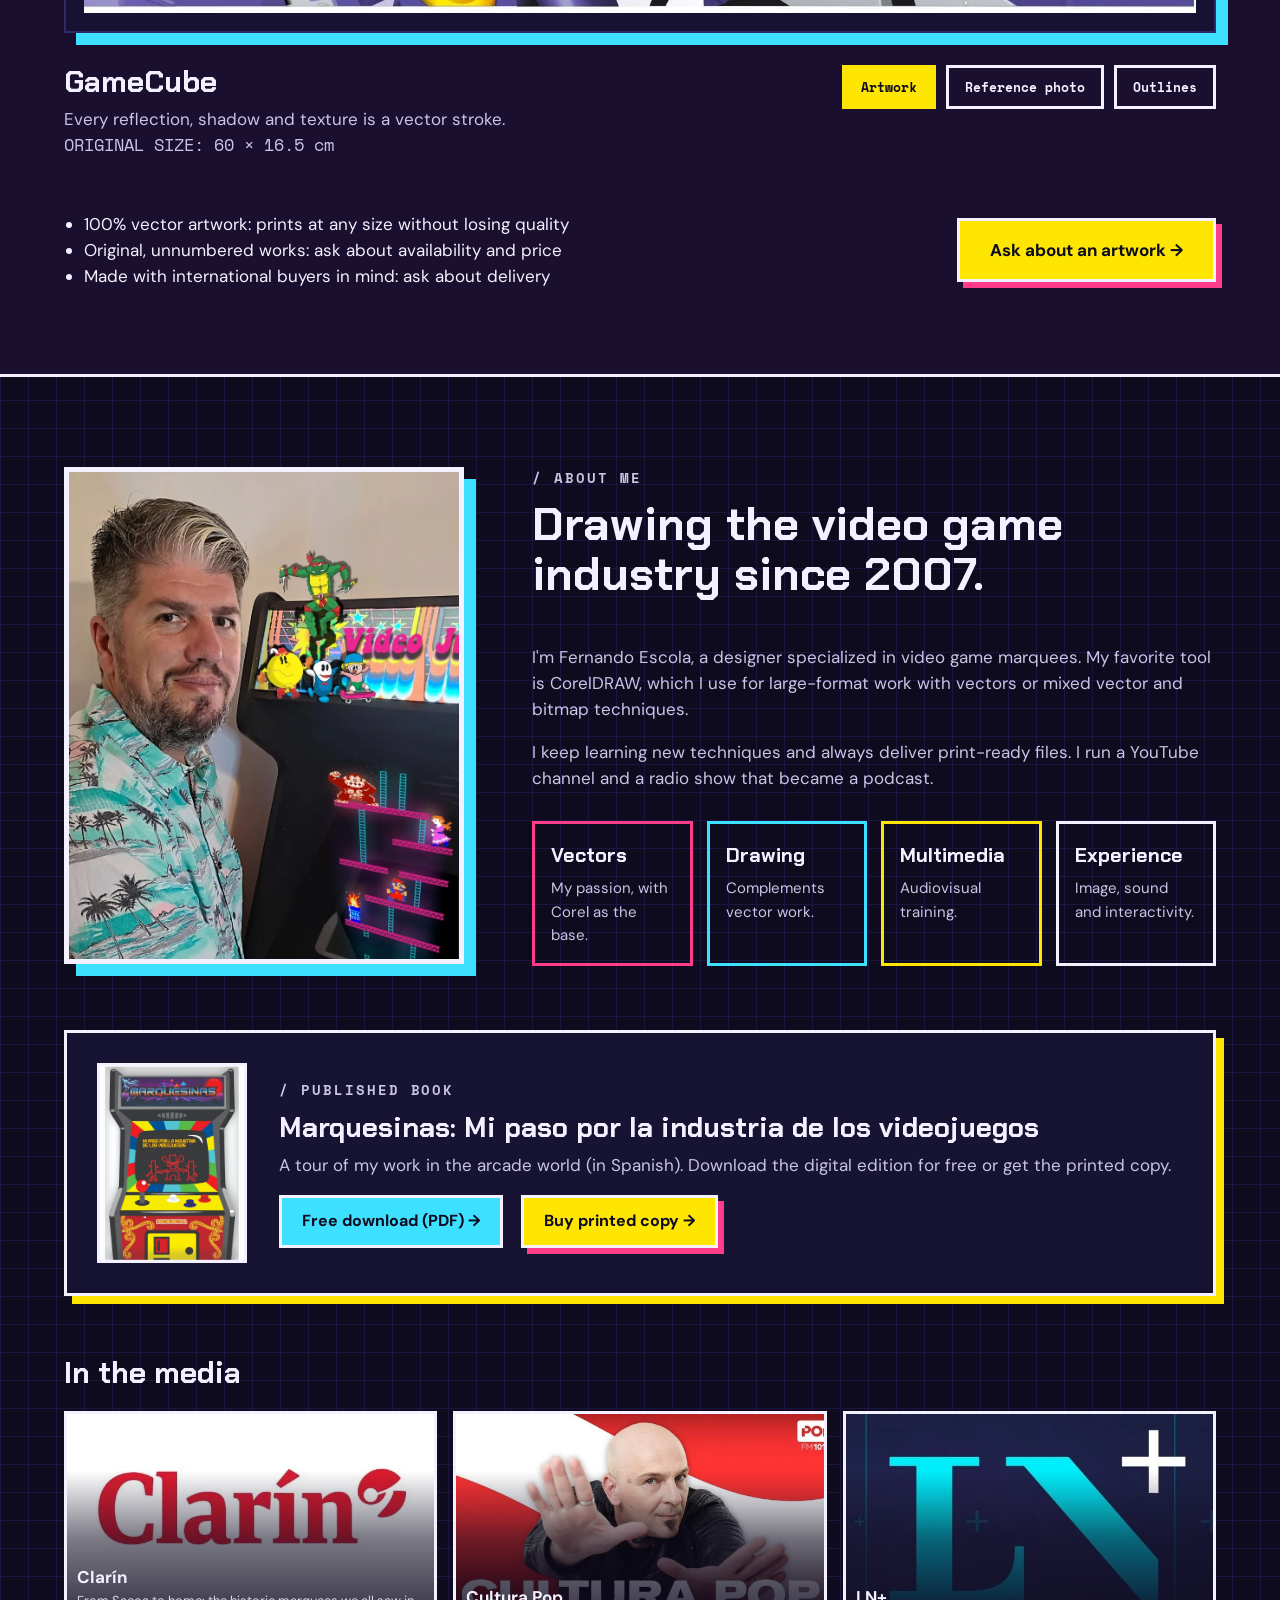
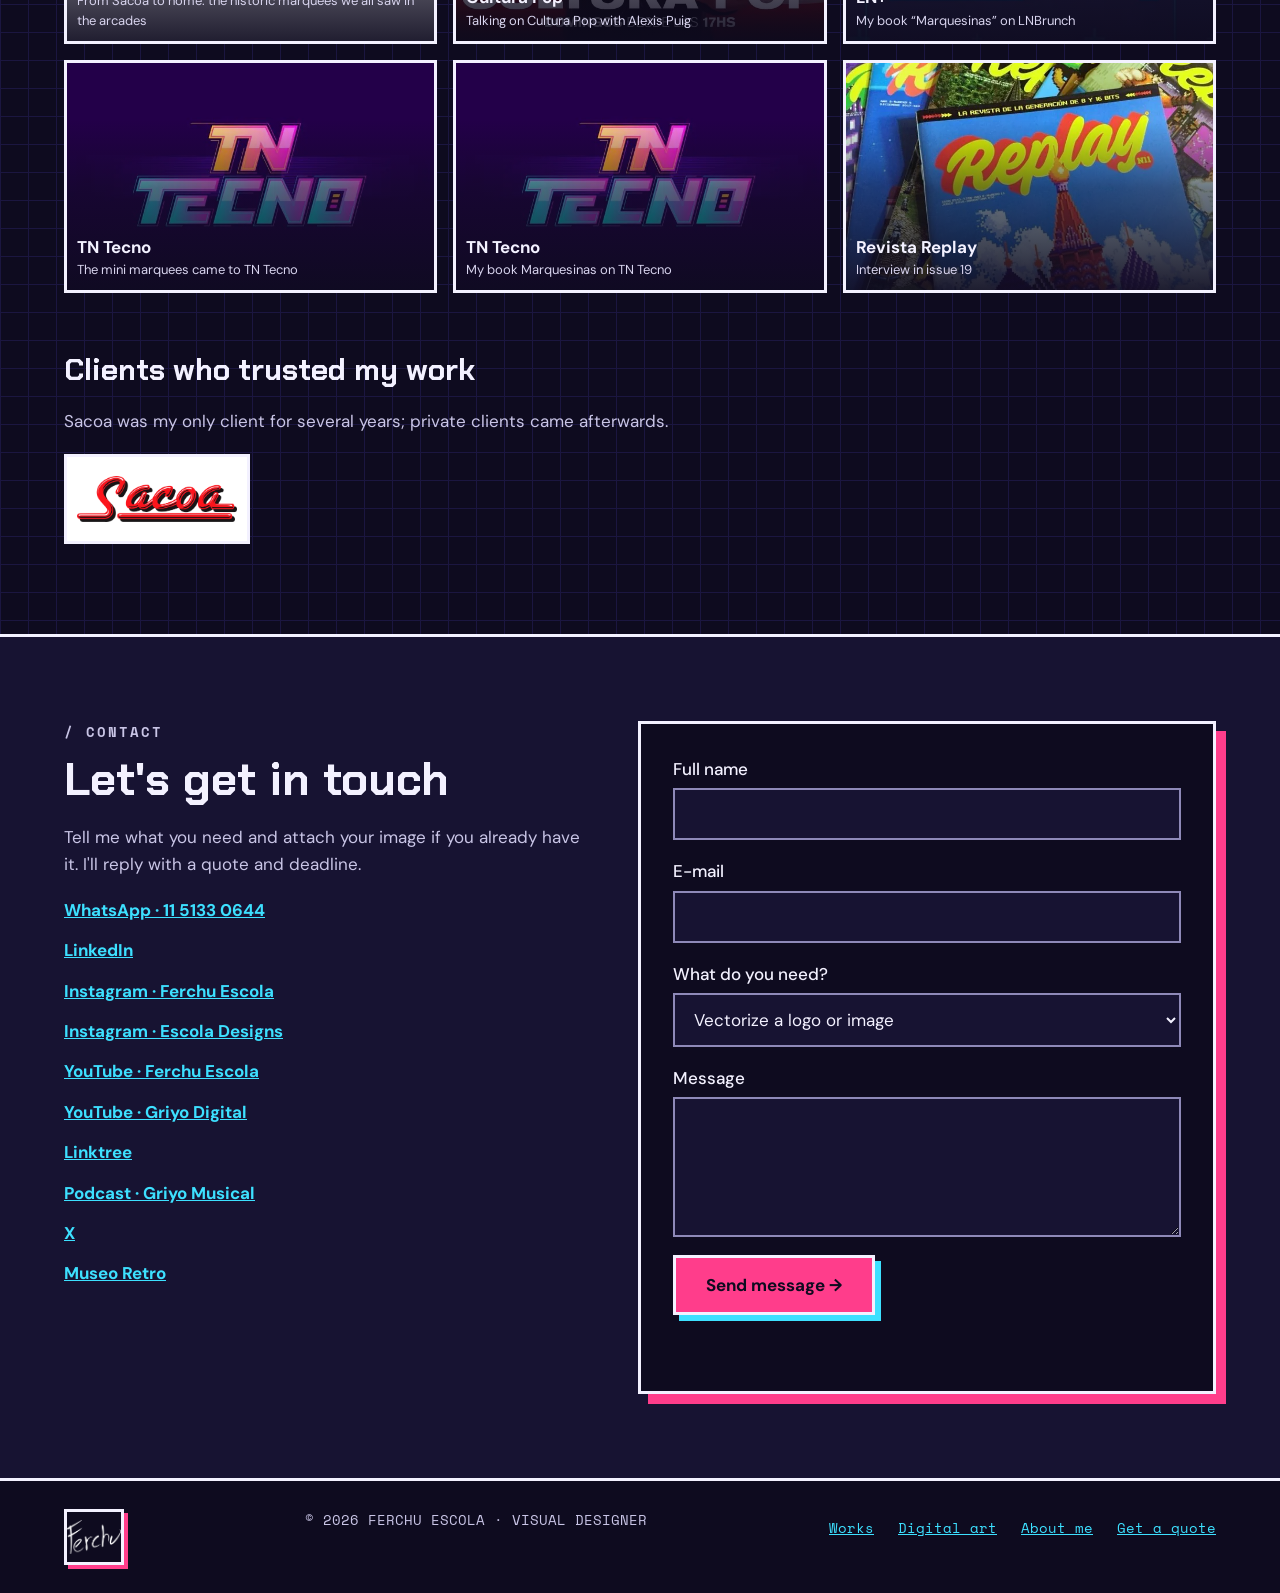
==== commit afd24efc: "28" ====
--- a/public/index.html
+++ b/public/index.html
@@ -78,6 +78,7 @@
       <button type="button" data-filter="all" aria-pressed="true" data-i18n="filter.all"></button>
       <button type="button" data-filter="vectors" aria-pressed="false" data-i18n="filter.vectors"></button>
       <button type="button" data-filter="marquees" aria-pressed="false" data-i18n="filter.marquees"></button>
+      <button type="button" data-filter="arcades" aria-pressed="false" data-i18n="filter.arcades"></button>
       <button type="button" data-filter="logos" aria-pressed="false" data-i18n="filter.logos"></button>
       <button type="button" data-filter="tablet" aria-pressed="false" data-i18n="filter.tablet"></button>
       <button type="button" data-filter="flyers" aria-pressed="false" data-i18n="filter.flyers"></button>
--- a/public/style.css
+++ b/public/style.css
@@ -189,7 +189,7 @@
 /* Ampliar imagen */
 dialog.lightbox{border:3px solid var(--ink);background:var(--bg);color:var(--ink);padding:16px;max-width:min(96vw,1400px);max-height:94vh}
 dialog.lightbox::backdrop{background:rgba(5,3,15,.88)}
-dialog.lightbox img{display:block;max-width:100%;max-height:78vh;margin:0 auto;background:#fff}
+dialog.lightbox img{display:block;max-width:100%;max-height:78vh;margin:0 auto;background:none}
 dialog.lightbox p{margin:12px 0 0;text-align:center;color:var(--muted)}
 dialog.lightbox button{display:block;margin:12px auto 0;background:var(--yellow);color:var(--dark);border:3px solid var(--ink);font-weight:700;padding:10px 24px;cursor:pointer;font-family:var(--body);font-size:16px}
 
@@ -261,17 +261,18 @@
 .tgrid .ph.is-logo,.tgrid .ph.is-logo.has-img{padding:14px}
 .tgrid .ph.is-logo img{width:auto;margin:0}
 .tg-marquees{--cols:2;--ar:3.6/1}
+.tg-arcades{--cols:2;--ar:4/3}
 .tg-logos{--cols:4;--ar:1/1}
 .tg-flyers{--cols:4;--ar:3/4}
 .tg-sacoa{--cols:4;--ar:1/1}
 .work-group + .work-group,.work-group{margin-bottom:56px}
-.ph.is-png img{background-color:#fff;background-image:linear-gradient(45deg,#dcd9ec 25%,transparent 25%,transparent 75%,#dcd9ec 75%),linear-gradient(45deg,#dcd9ec 25%,transparent 25%,transparent 75%,#dcd9ec 75%);background-size:20px 20px;background-position:0 0,10px 10px}
+
 .sig-btn{display:inline-flex;align-items:center;border:3px solid var(--ink);padding:4px 14px;box-shadow:4px 4px 0 var(--pink);background:var(--bg);text-decoration:none}
 .sig-btn:hover{box-shadow:4px 4px 0 var(--yellow)}
 .sig-btn img{height:34px;width:auto;display:block}
 .nav-links .sig-btn{margin-right:8px}
 .foot .sig-btn{order:-1}
-@media (max-width:900px){.tgrid{--cols:2}.tg-marquees{--cols:1}}
+@media (max-width:900px){.tgrid{--cols:2}.tg-marquees{--cols:1}.tg-arcades{--cols:1}}
 @media (max-width:520px){.tg-logos,.tg-flyers,.tg-sacoa{--cols:2}.tgrid{gap:28px 18px}.tgrid:not(.tg-logos):not(.tg-flyers):not(.tg-sacoa){--cols:1}}
 
 /* Casillas tipo tabla: el marco abraza la imagen y el sobrante queda en el fondo oscuro */
@@ -280,7 +281,17 @@
 .tgrid .ph.has-img img,.tgrid .ph.is-logo img{position:static;display:block;width:auto;height:auto;max-width:100%;max-height:100%;object-fit:contain;margin:0;border:3px solid var(--ink);background:#fff;box-shadow:7px 7px 0 var(--pink);cursor:zoom-in}
 .tgrid .work.a-cyan .ph img{box-shadow:7px 7px 0 var(--cyan)}
 .tgrid .work.a-yellow .ph img{box-shadow:7px 7px 0 var(--yellow)}
-.tgrid .ph.is-png img{background-color:#fff;background-image:linear-gradient(45deg,#dcd9ec 25%,transparent 25%,transparent 75%,#dcd9ec 75%),linear-gradient(45deg,#dcd9ec 25%,transparent 25%,transparent 75%,#dcd9ec 75%);background-size:20px 20px;background-position:0 0,10px 10px}
+.tgrid 
 .tgrid .work figcaption{text-align:center}
 .tgrid .work figcaption strong{display:block}
 .tg-sacoa .ph.has-img{background:rgba(23,19,50,.85)}
+
+/* Todo dentro de la casilla oscura: logos calados, flyers, antes/despues */
+.tgrid .work .ph.is-png,.tgrid .work .ph.has-img.is-png{background:rgba(23,19,50,.85);border:2px solid #2f2966;padding:18px}
+.tgrid .ph.has-img img,.tgrid .ph.is-logo img,.tgrid .ph.is-png img{background:none;border:0}
+.tgrid .ph.is-png img,.tgrid .work.a-cyan .ph.is-png img,.tgrid .work.a-yellow .ph.is-png img{filter:drop-shadow(0 0 1.5px rgba(255,255,255,.6)) drop-shadow(6px 6px 0 var(--pink))}
+.tgrid .work.a-cyan .ph.is-png img{filter:drop-shadow(0 0 1.5px rgba(255,255,255,.6)) drop-shadow(6px 6px 0 var(--cyan))}
+.tgrid .work.a-yellow .ph.is-png img{filter:drop-shadow(0 0 1.5px rgba(255,255,255,.6)) drop-shadow(6px 6px 0 var(--yellow))}
+.ba-panel img,.art-piece .art-img{background:rgba(23,19,50,.85);border:2px solid #2f2966;padding:18px;box-sizing:border-box}
+.ba-panel.is-after img{border-color:var(--cyan)}
+.ba-panel.is-outline img{border-color:var(--yellow)}
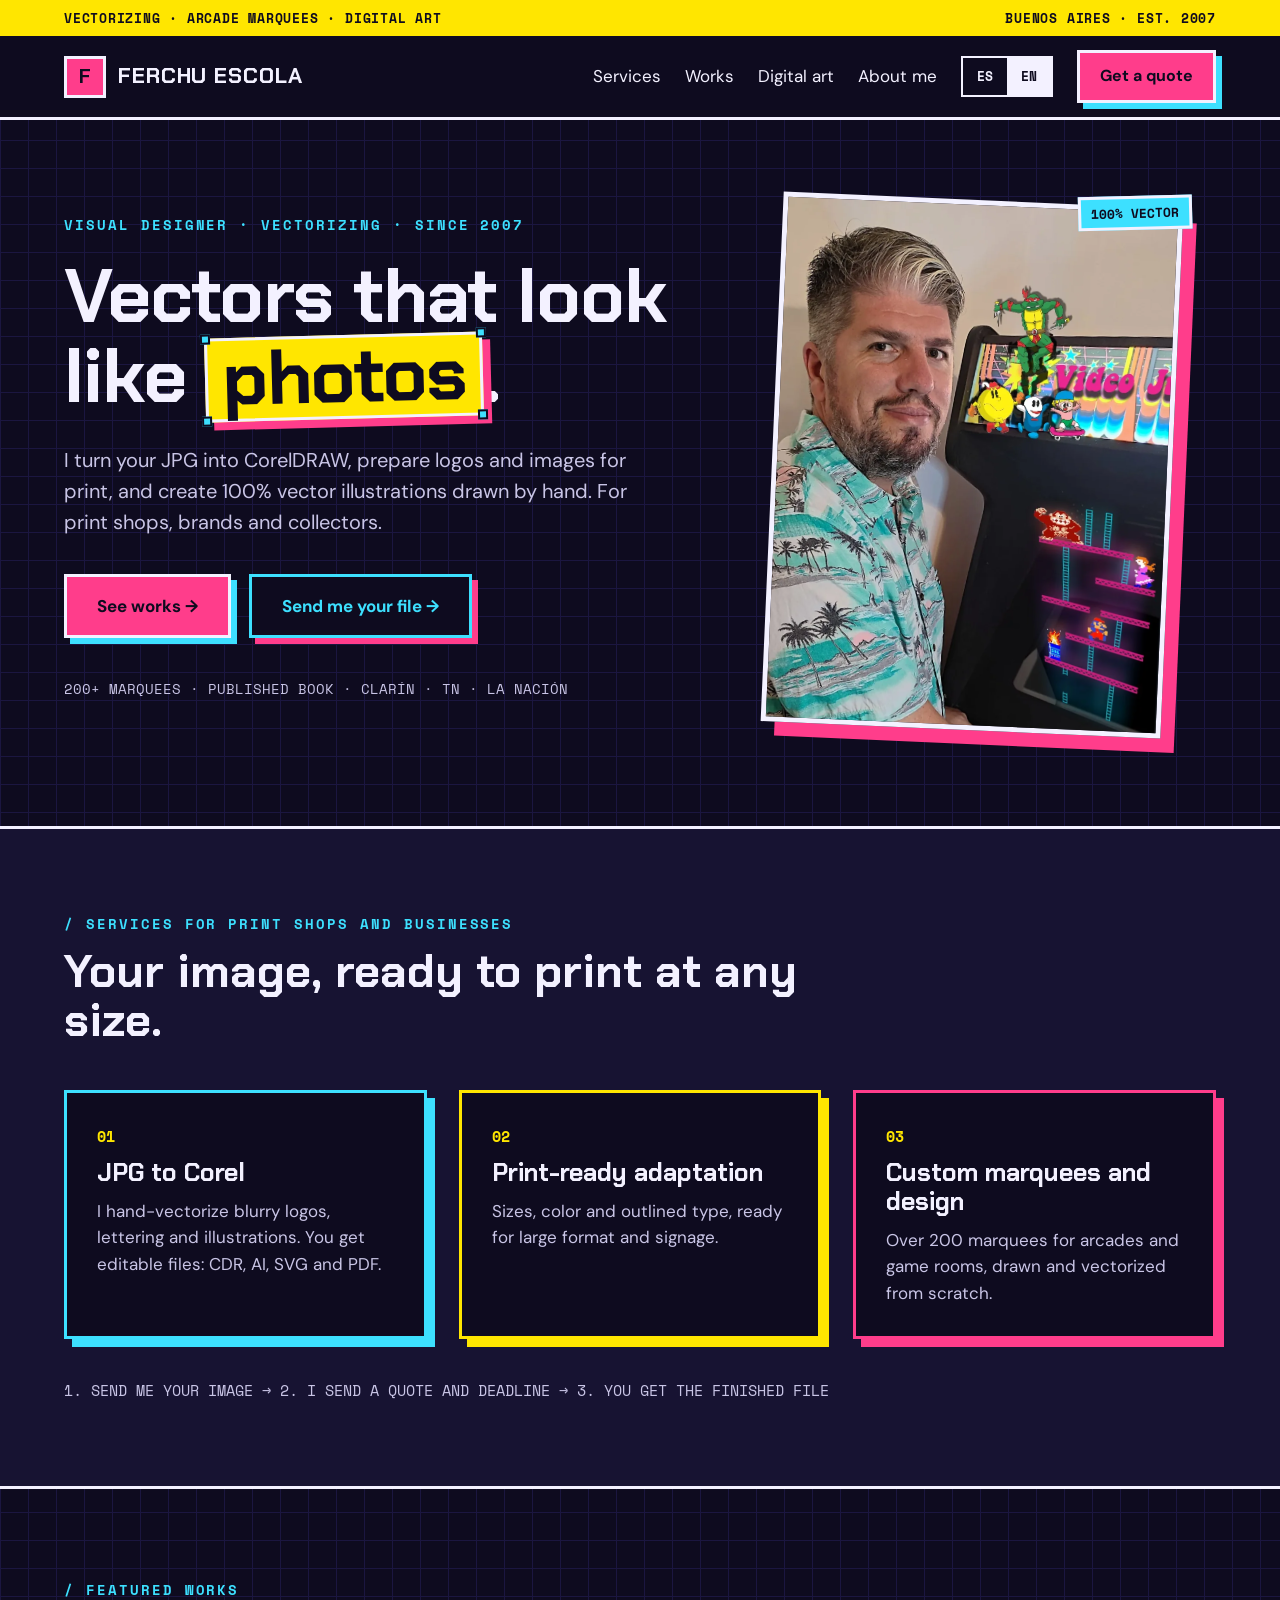
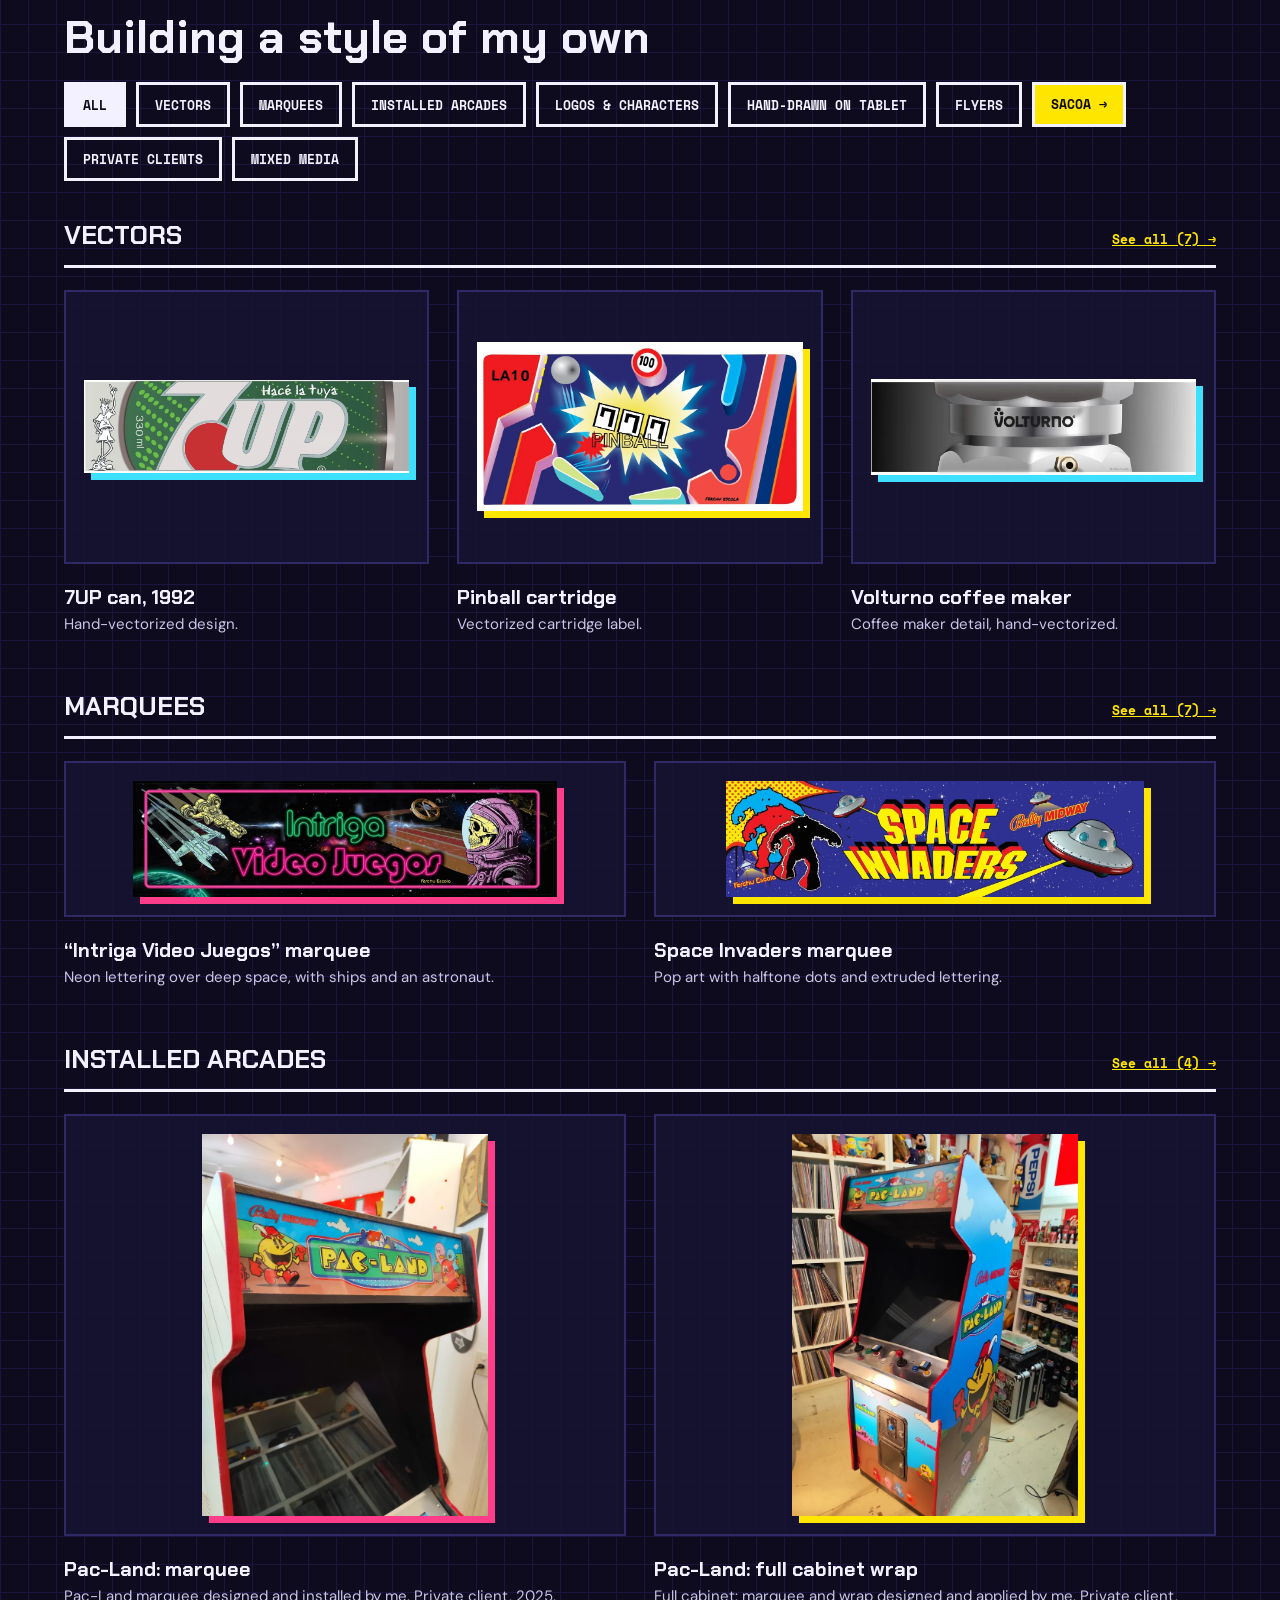
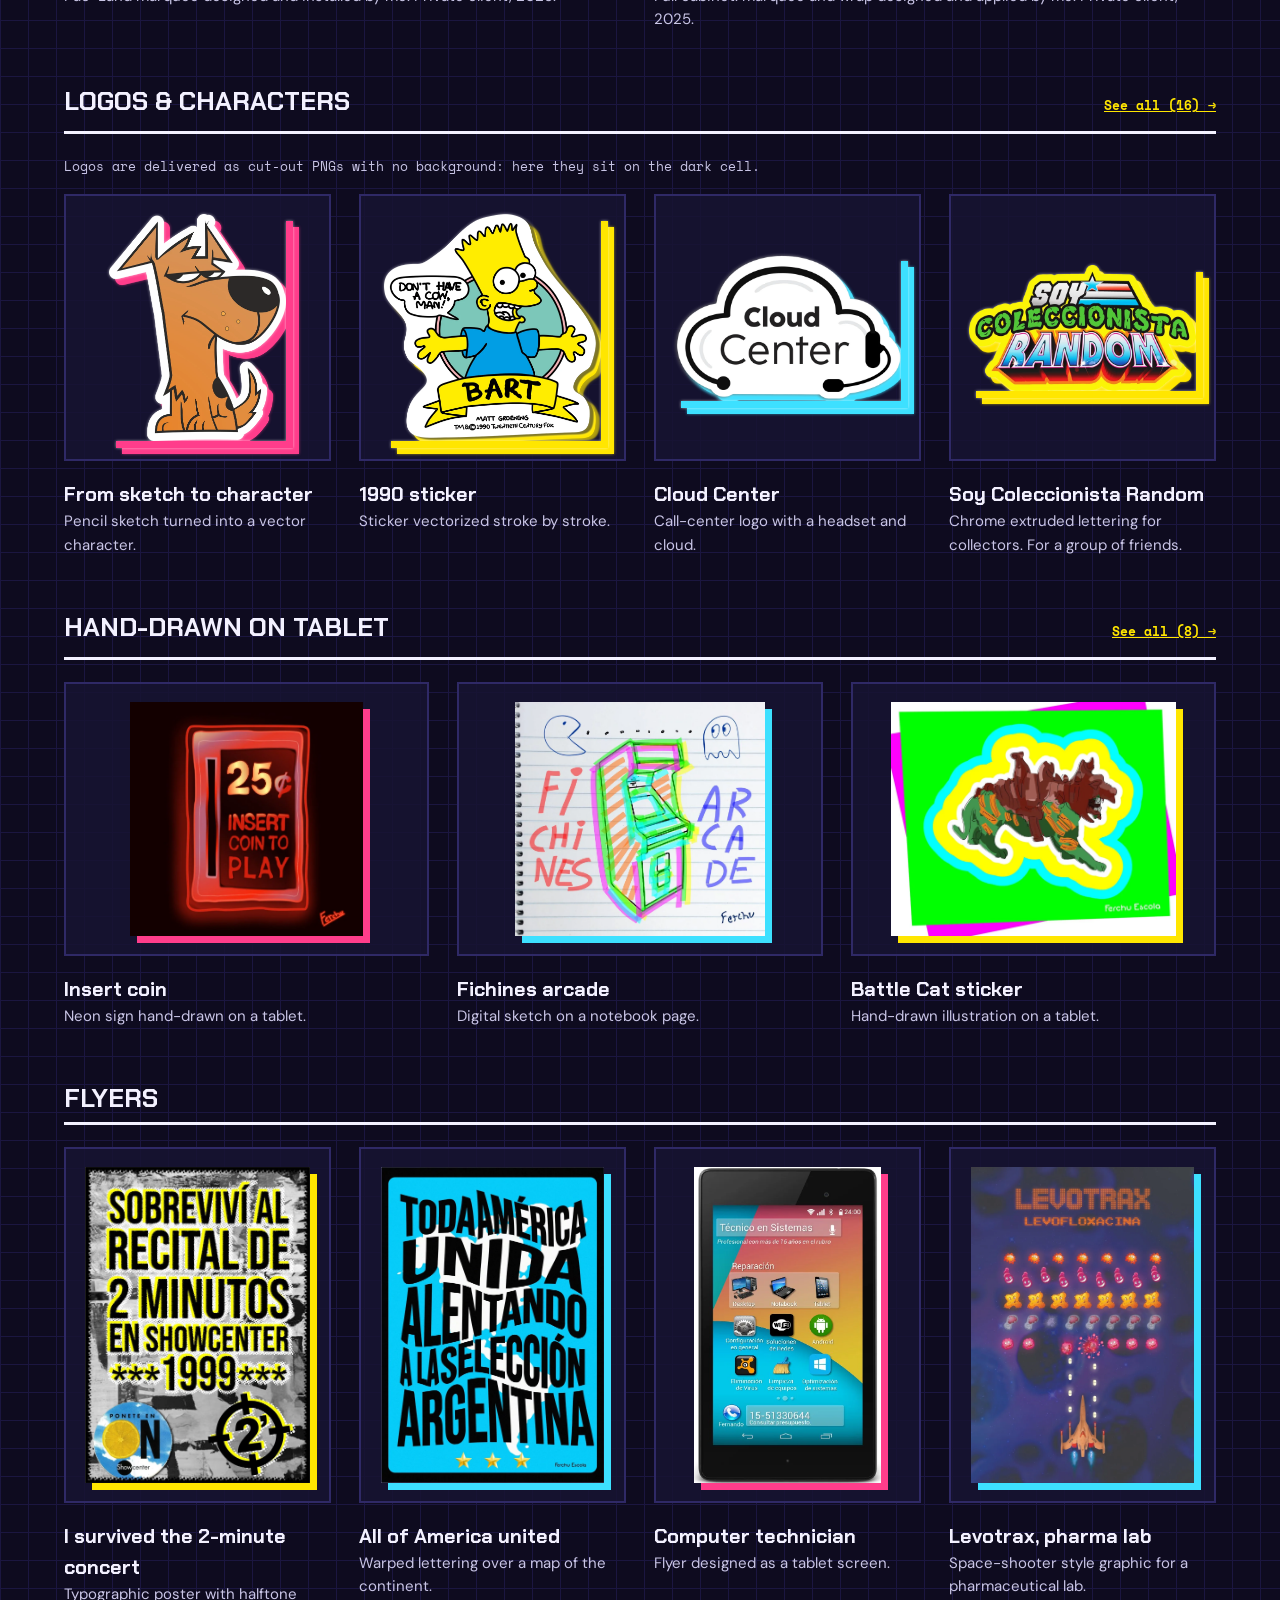
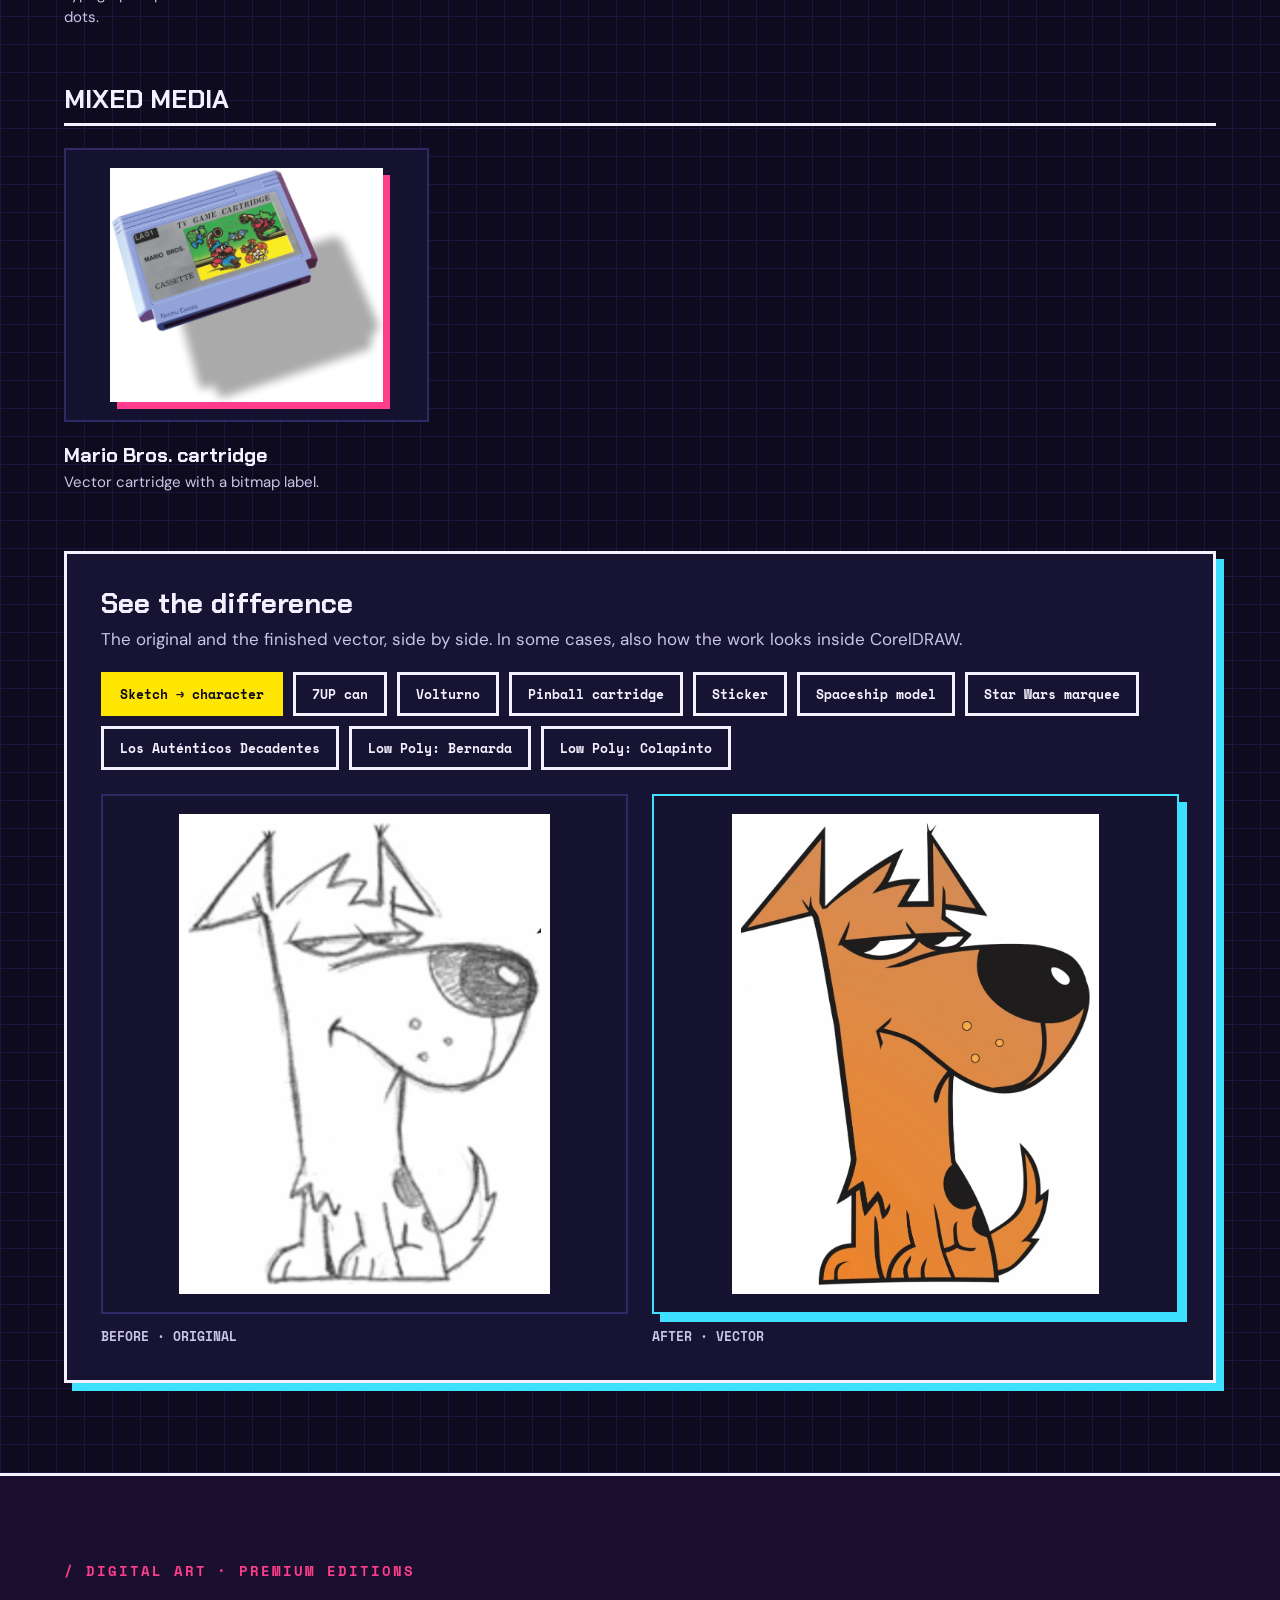
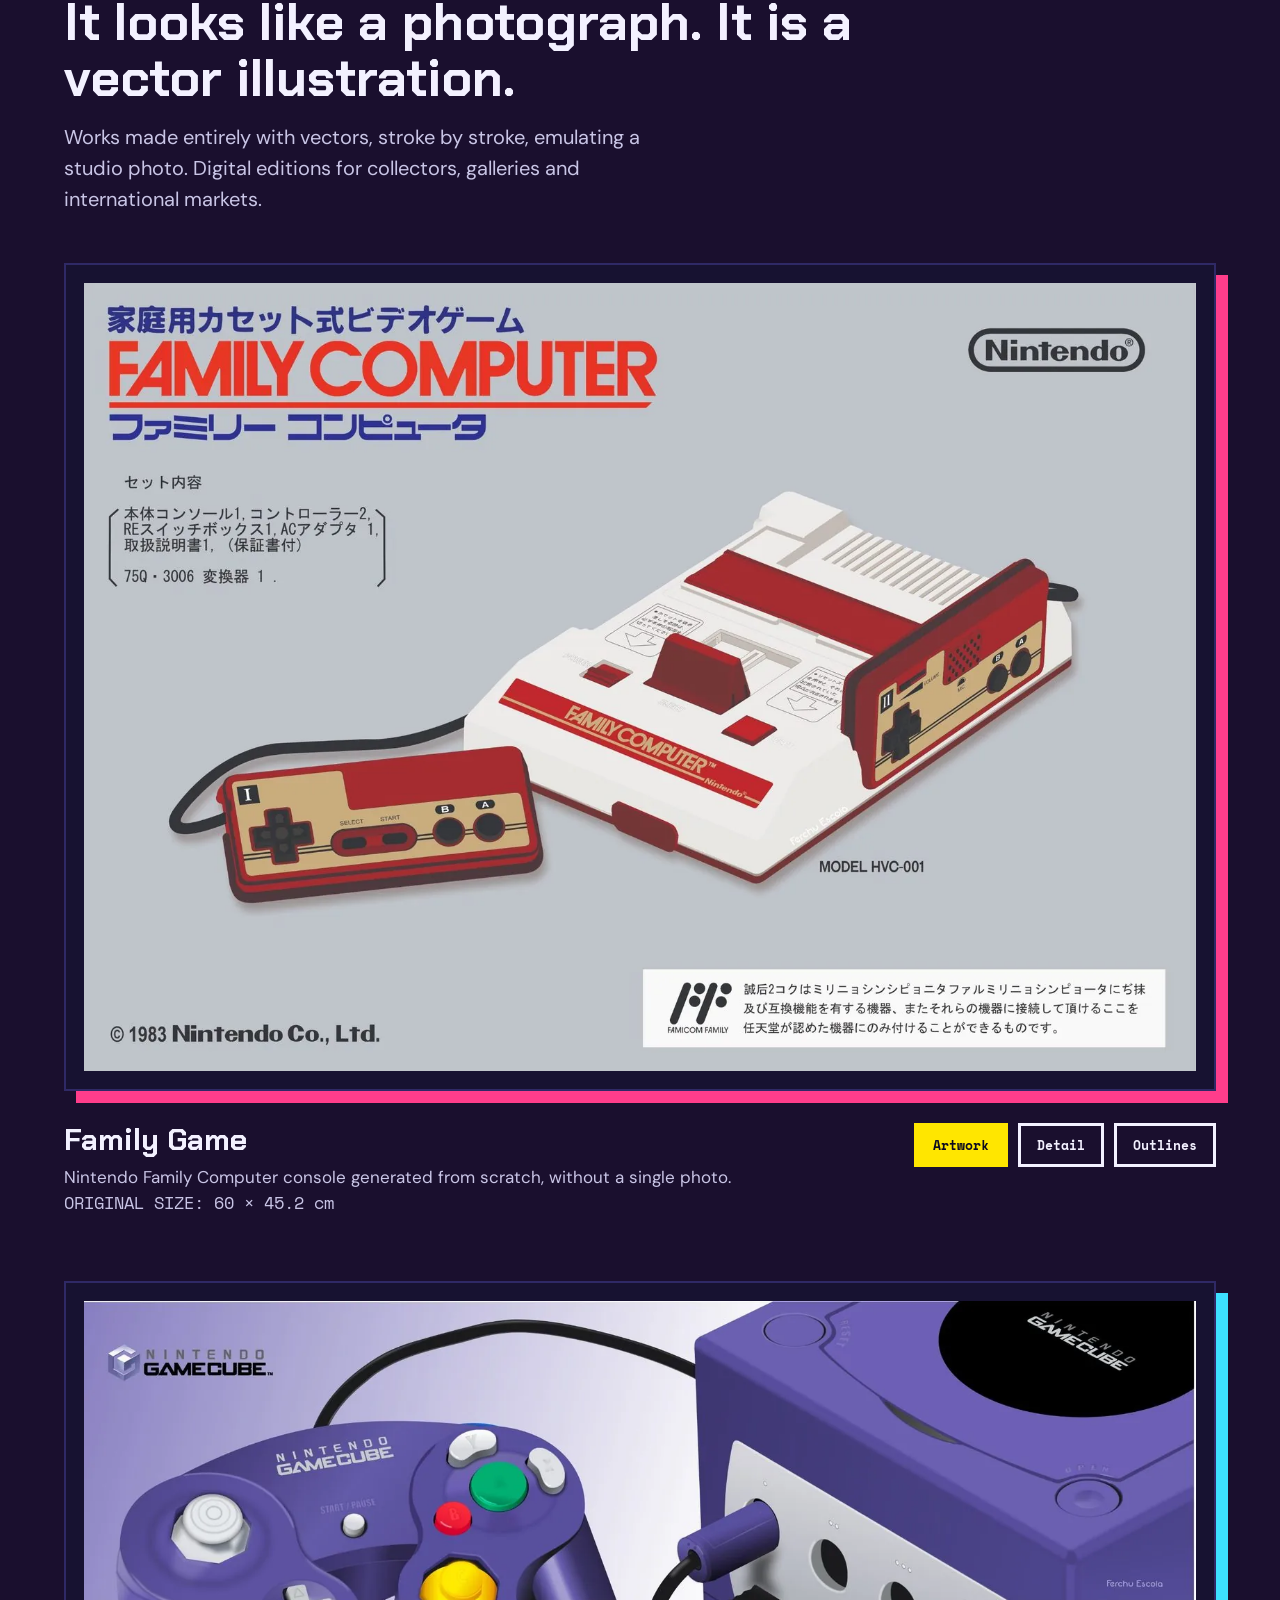
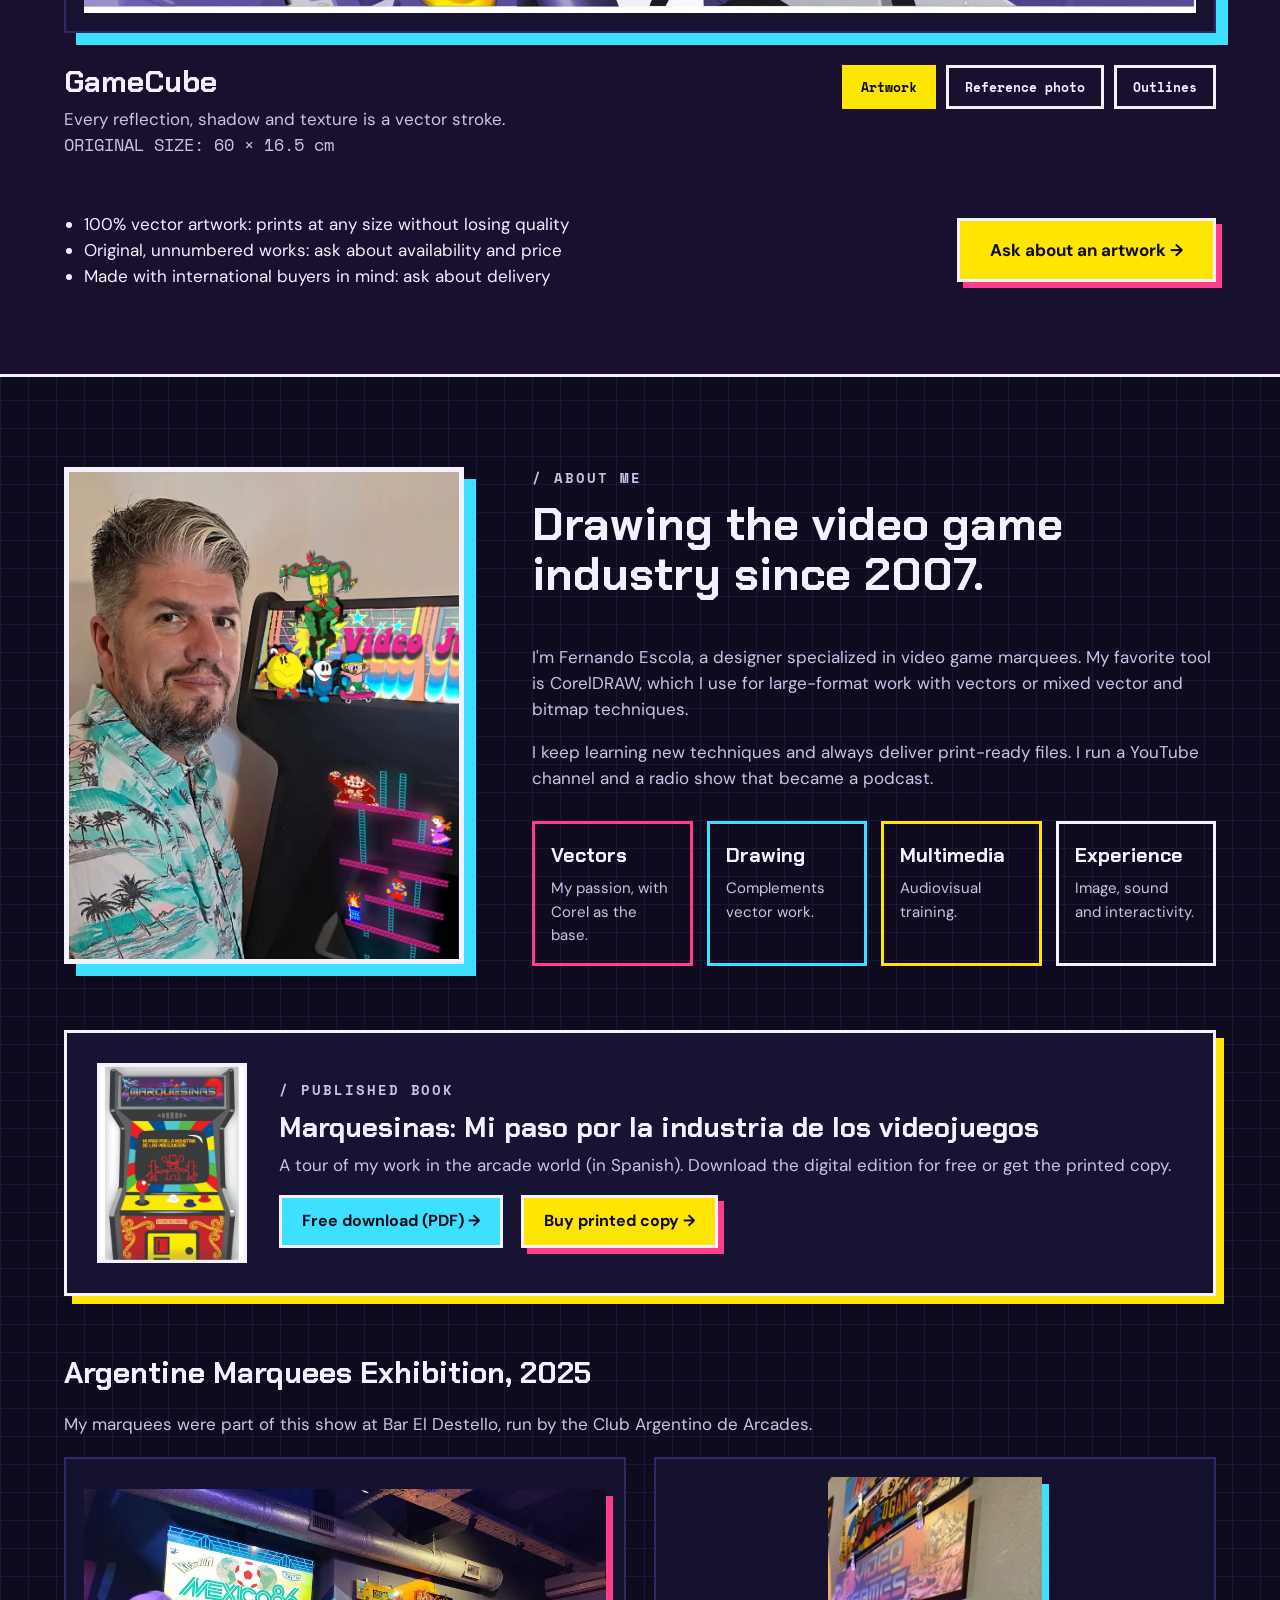
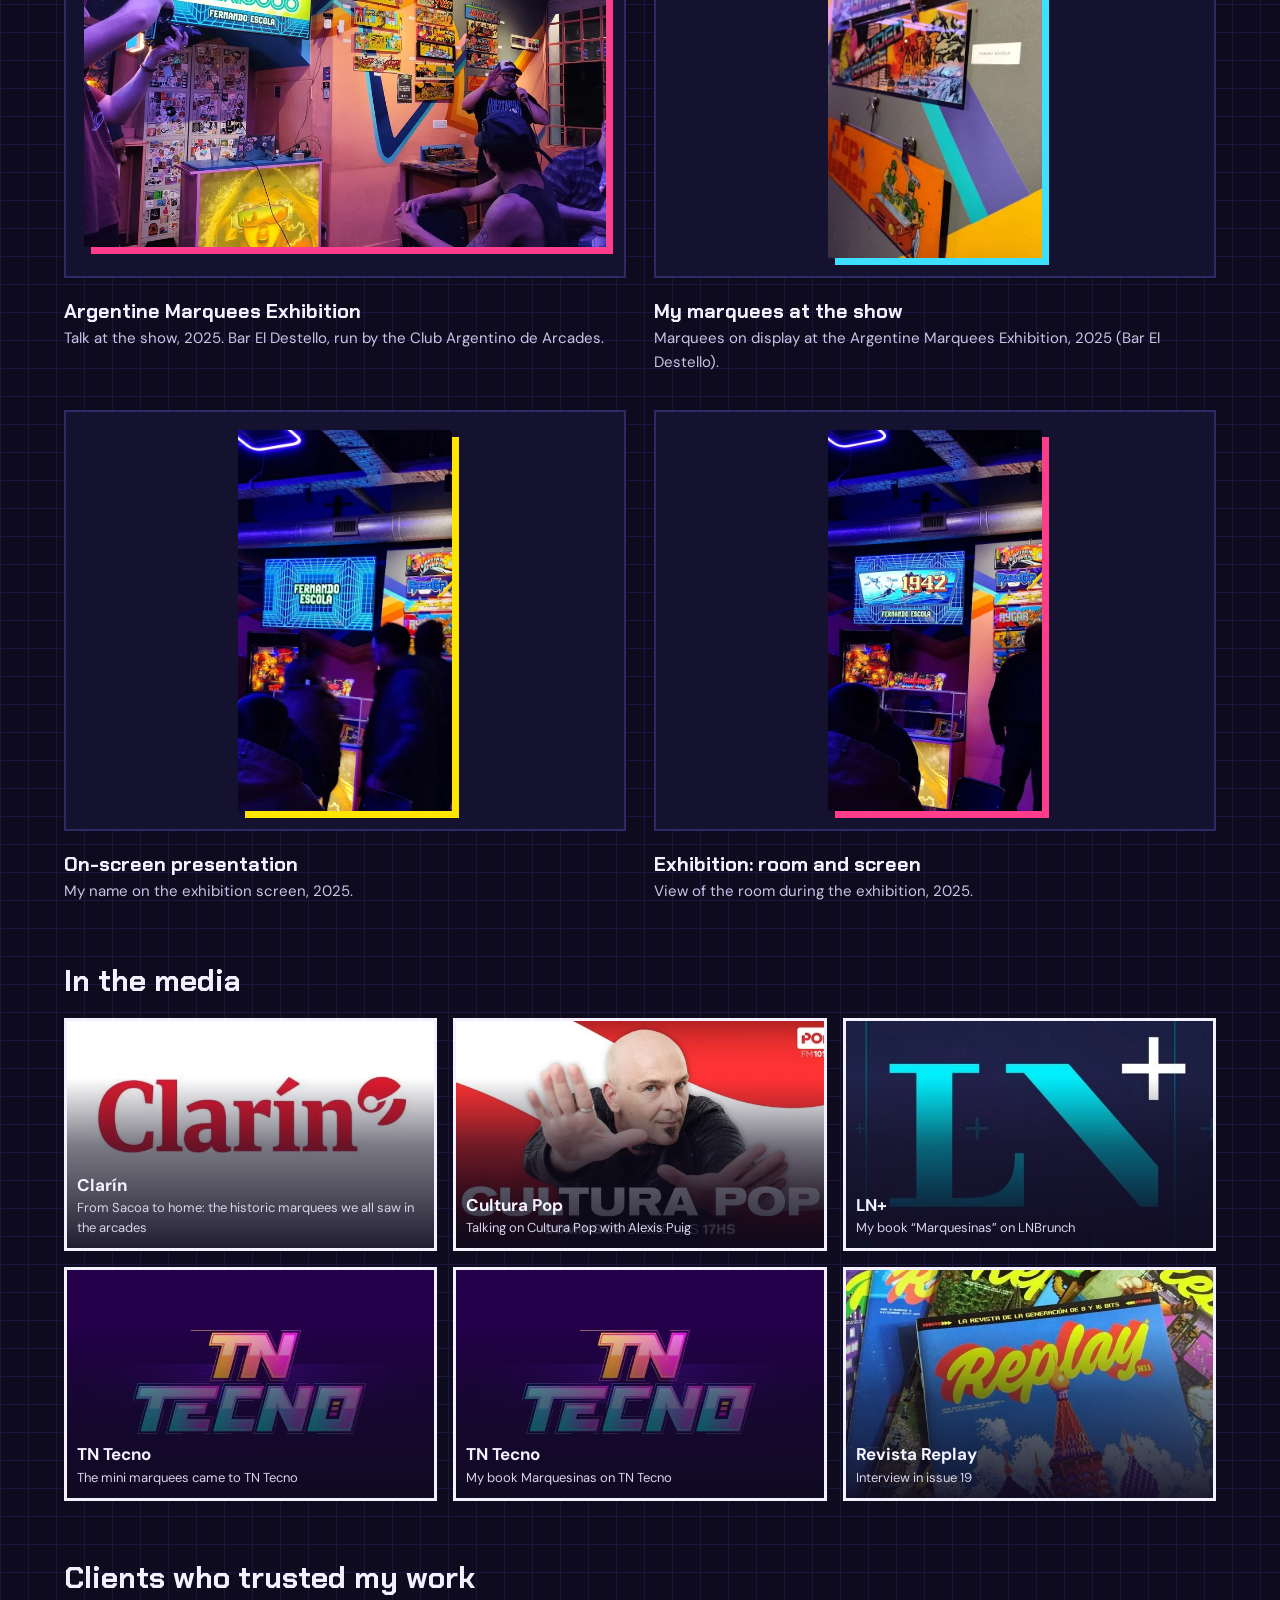
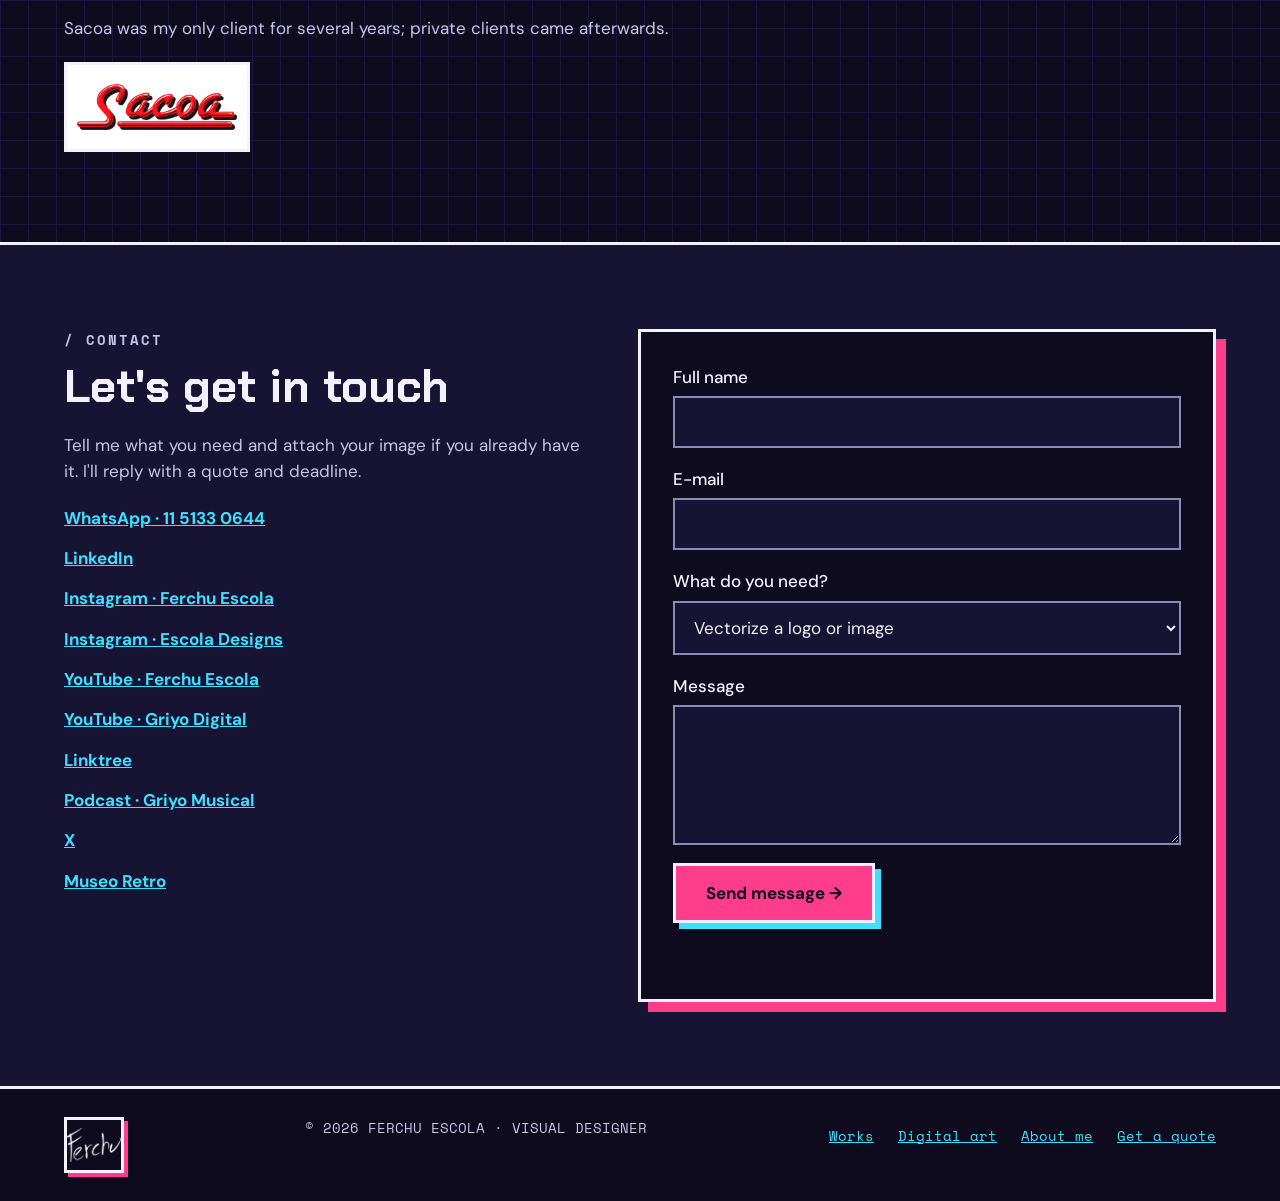
==== commit 45e11527: "30" ====
--- a/public/index.html
+++ b/public/index.html
@@ -137,6 +137,10 @@
     </div>
   </div>
 
+  <h3 class="sub" data-i18n="expo.title"></h3>
+  <p class="clients-note" data-i18n="expo.text"></p>
+  <div id="expo-grid" class="tgrid tg-expo"></div>
+
   <h3 class="sub" data-i18n="media.title"></h3>
   <div id="media-grid" class="grid5"></div>
 
--- a/public/style.css
+++ b/public/style.css
@@ -262,6 +262,7 @@
 .tgrid .ph.is-logo img{width:auto;margin:0}
 .tg-marquees{--cols:2;--ar:3.6/1}
 .tg-arcades{--cols:2;--ar:4/3}
+.tg-expo{--cols:2;--ar:4/3;margin-bottom:48px}
 .tg-logos{--cols:4;--ar:1/1}
 .tg-flyers{--cols:4;--ar:3/4}
 .tg-sacoa{--cols:4;--ar:1/1}
@@ -272,7 +273,7 @@
 .sig-btn img{height:34px;width:auto;display:block}
 .nav-links .sig-btn{margin-right:8px}
 .foot .sig-btn{order:-1}
-@media (max-width:900px){.tgrid{--cols:2}.tg-marquees{--cols:1}.tg-arcades{--cols:1}}
+@media (max-width:900px){.tgrid{--cols:2}.tg-marquees{--cols:1}.tg-arcades,.tg-expo{--cols:1}}
 @media (max-width:520px){.tg-logos,.tg-flyers,.tg-sacoa{--cols:2}.tgrid{gap:28px 18px}.tgrid:not(.tg-logos):not(.tg-flyers):not(.tg-sacoa){--cols:1}}
 
 /* Casillas tipo tabla: el marco abraza la imagen y el sobrante queda en el fondo oscuro */
